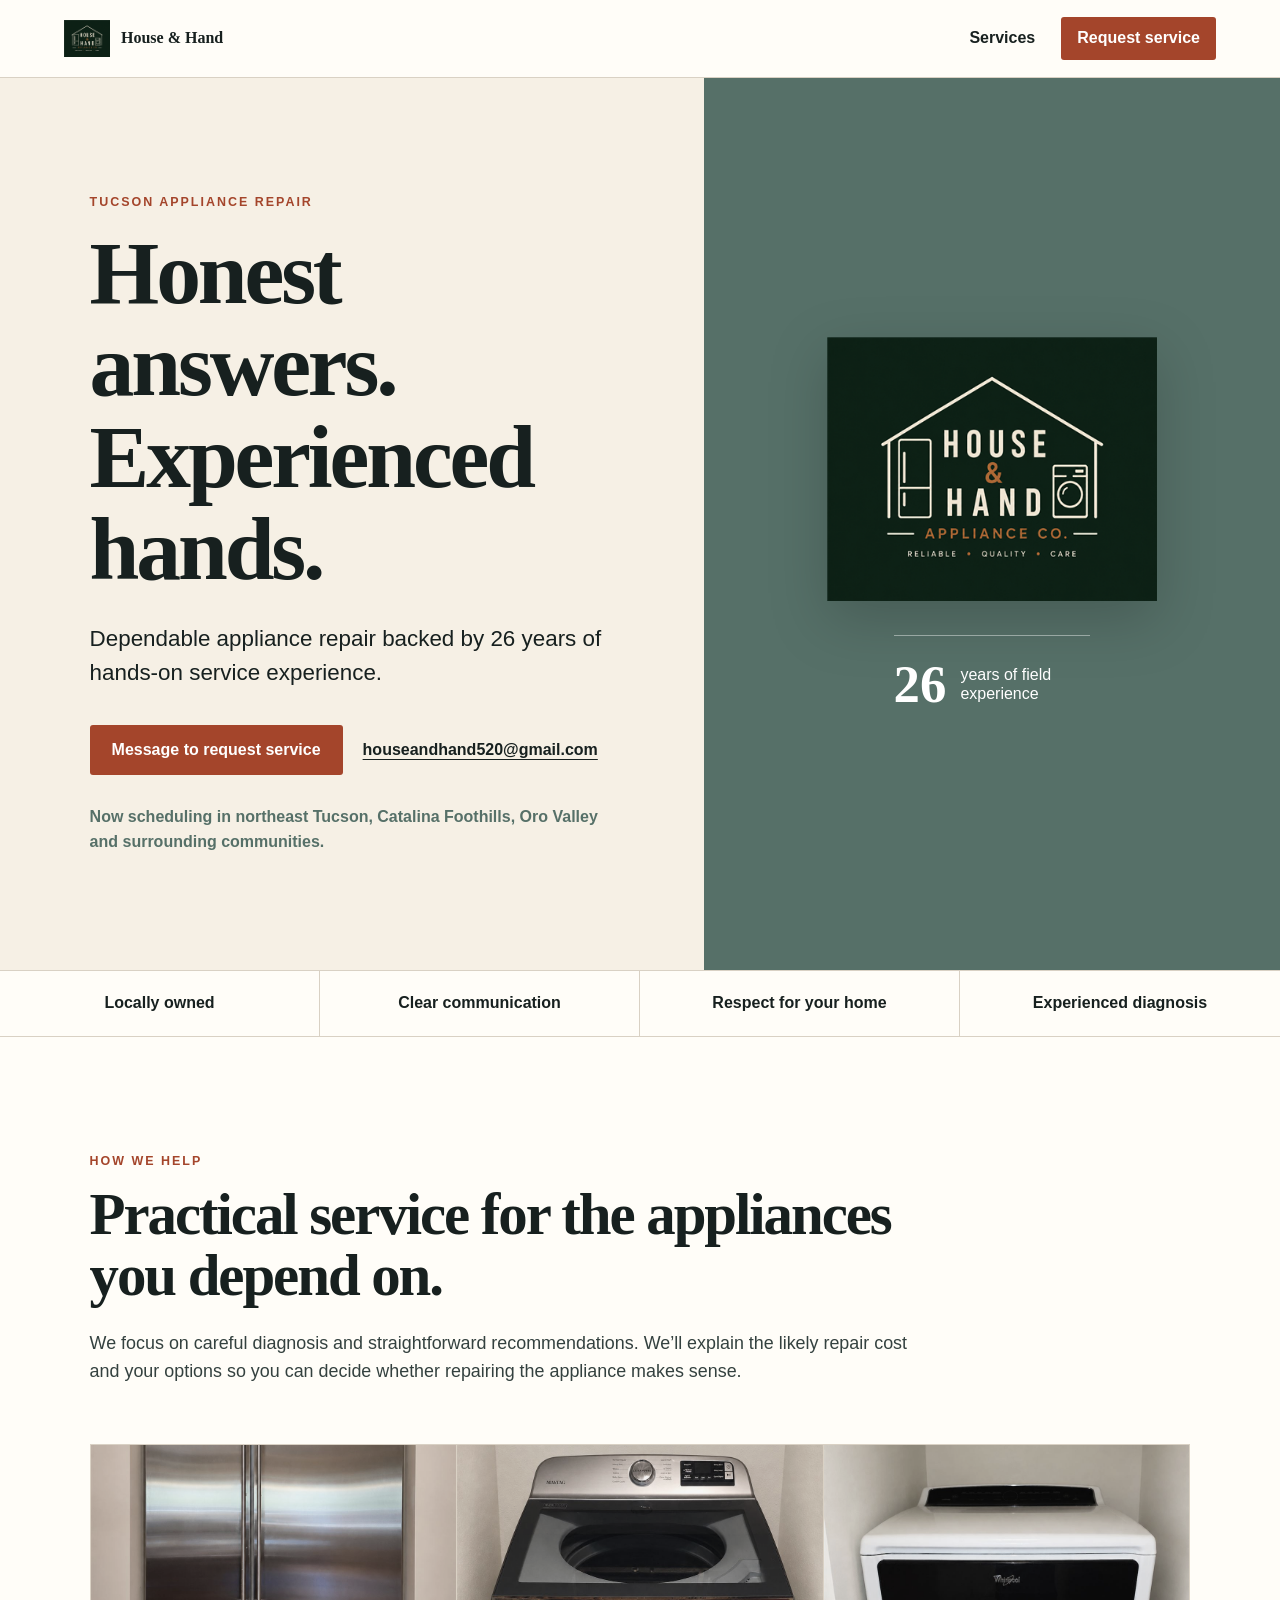
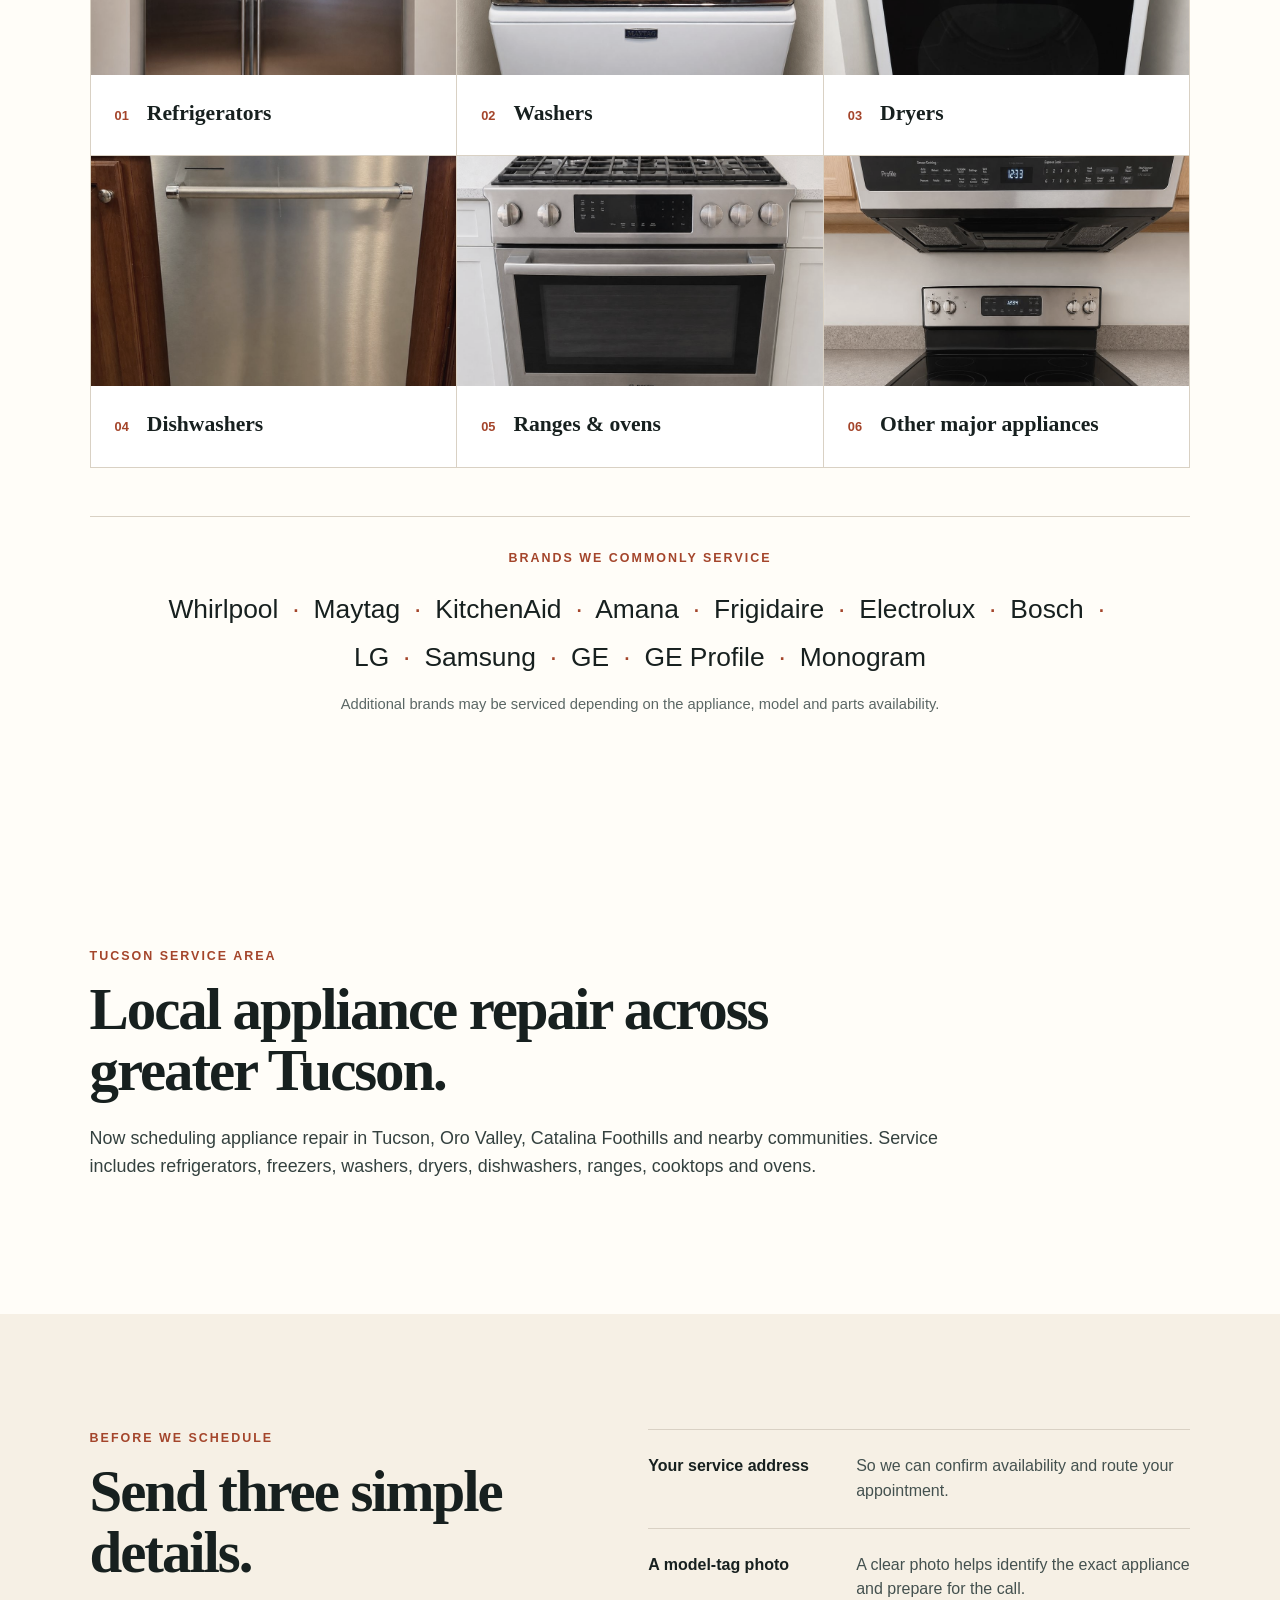
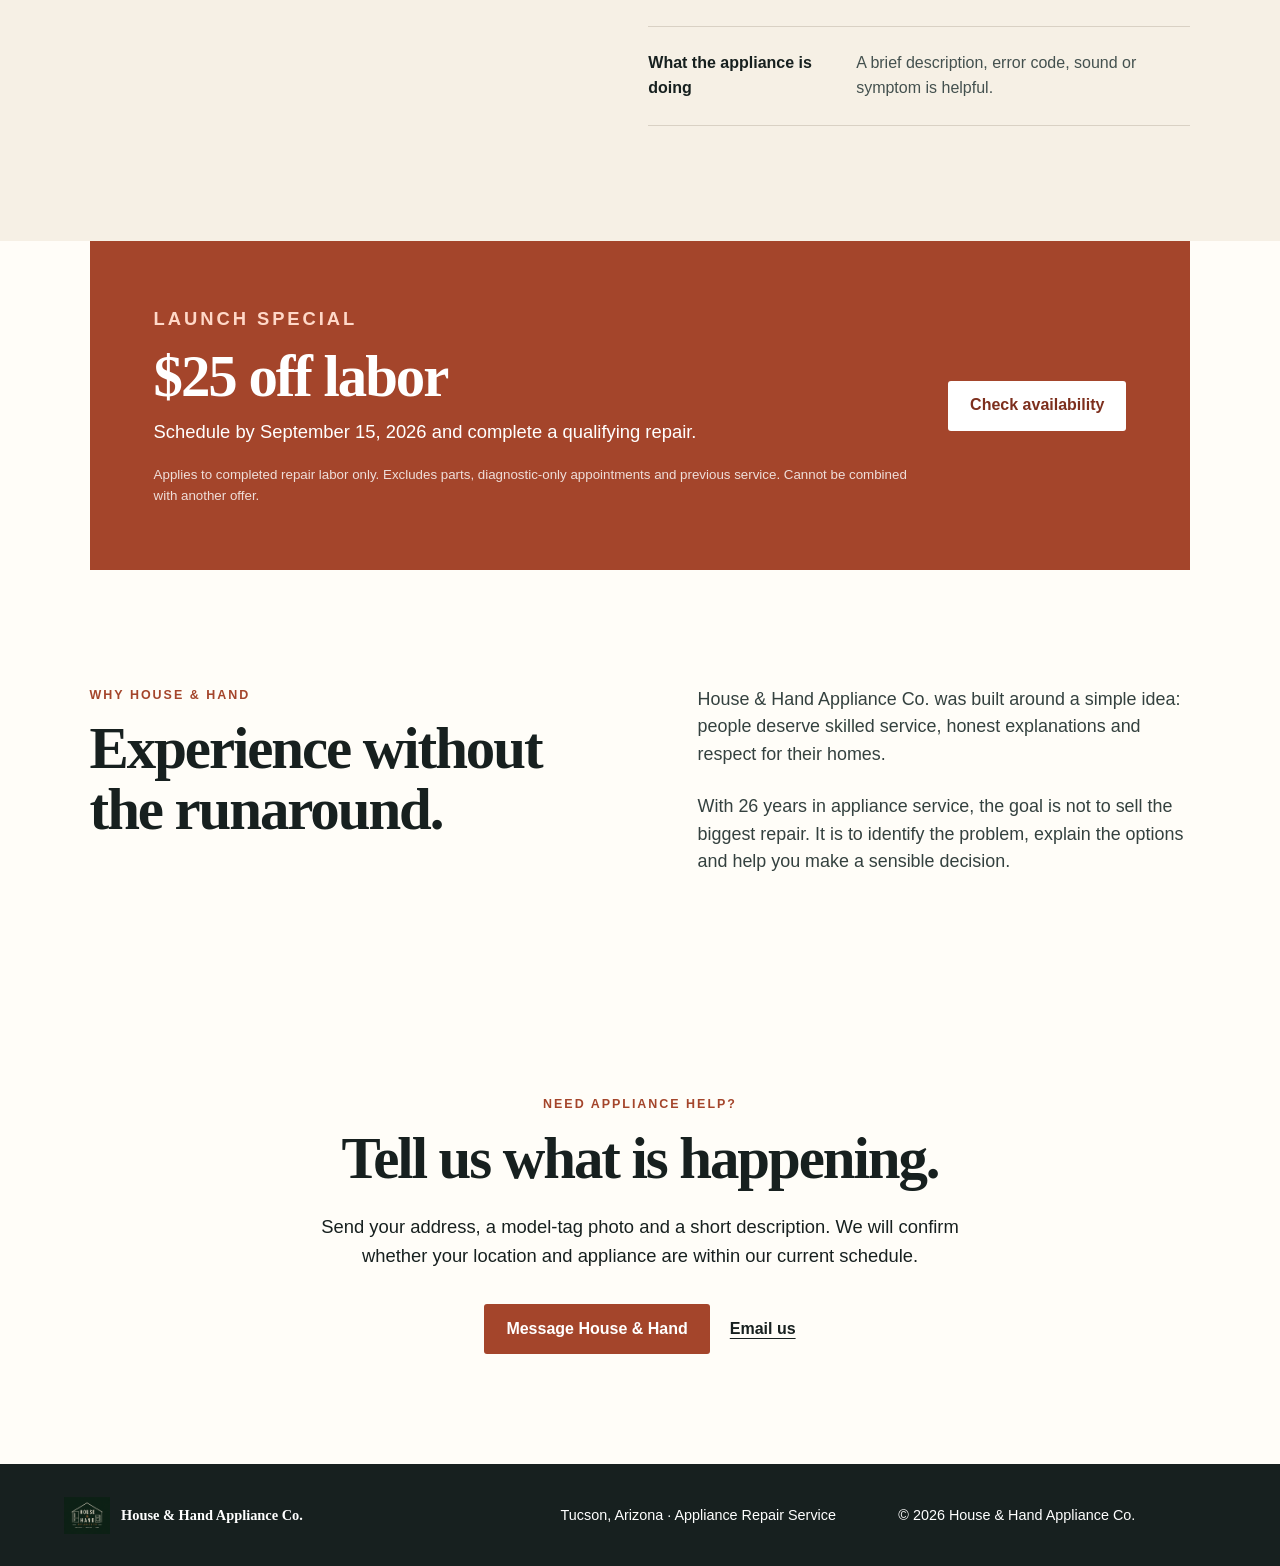
==== index.html @ 1104bd93 "Improve Tucson search visibility and local SEO" ====
<!doctype html><html lang="en"><head><meta charset="utf-8"><meta name="viewport" content="width=device-width,initial-scale=1"><title>Appliance Repair Tucson | House &amp; Hand Appliance Co.</title><link rel="stylesheet" href="styles.css"><meta name="description" content="Experienced appliance repair in Tucson, Oro Valley and Catalina Foothills. Refrigerators, washers, dryers, dishwashers, ranges and ovens."><link rel="canonical" href="https://houseandhand.github.io/house-and-hand-website/"><meta property="og:title" content="Appliance Repair Tucson | House &amp; Hand Appliance Co."><meta property="og:description" content="Experienced local appliance repair serving Tucson, Oro Valley and Catalina Foothills."><meta property="og:image" content="https://houseandhand.github.io/house-and-hand-website/assets/og.jpg"><meta property="og:url" content="https://houseandhand.github.io/house-and-hand-website/"><meta name="twitter:card" content="summary_large_image"><meta name="twitter:title" content="Appliance Repair Tucson | House &amp; Hand Appliance Co."><meta name="twitter:description" content="Experienced local appliance repair serving Tucson, Oro Valley and Catalina Foothills."><script type="application/ld+json">{"@context":"https://schema.org","@type":"LocalBusiness","name":"House & Hand Appliance Co.","url":"https://houseandhand.github.io/house-and-hand-website/","logo":"https://houseandhand.github.io/house-and-hand-website/assets/house-hand-logo.png","image":"https://houseandhand.github.io/house-and-hand-website/assets/og.jpg","email":"houseandhand520@gmail.com","description":"Tucson appliance repair backed by 26 years of hands-on service experience.","areaServed":["Tucson, Arizona","Oro Valley, Arizona","Catalina Foothills, Arizona"],"sameAs":["https://www.facebook.com/profile.php?id=61593531154541","https://www.linkedin.com/company/143455955"],"knowsAbout":["Refrigerator repair","Washer repair","Dryer repair","Dishwasher repair","Range repair","Oven repair"]}</script></head><body><main>
<nav class="nav"><a class="brand" href="#top"><img src="assets/house-hand-logo.png?v=20260821" alt=""><span>House &amp; Hand</span></a><a class="nav-link" href="#service">Services</a><a class="button button-small" href="https://www.facebook.com/profile.php?id=61593531154541">Request service</a></nav>
<section class="hero" id="top"><div class="hero-copy"><p class="eyebrow">Tucson appliance repair</p><h1>Honest answers.<br>Experienced hands.</h1><p class="lead">Dependable appliance repair backed by 26 years of hands-on service experience.</p><div class="actions"><a class="button" href="https://www.facebook.com/profile.php?id=61593531154541">Message to request service</a><a class="text-link" href="mailto:houseandhand520@gmail.com">houseandhand520@gmail.com</a></div><p class="availability">Now scheduling in northeast Tucson, Catalina Foothills, Oro Valley and surrounding communities.</p></div><div class="hero-mark"><img src="assets/house-hand-logo.png?v=20260821" alt="House and Hand Appliance Company logo"><div class="experience"><strong>26</strong><span>years of field experience</span></div></div></section>
<section class="trust-strip"><span>Locally owned</span><span>Clear communication</span><span>Respect for your home</span><span>Experienced diagnosis</span></section>
<section class="section" id="service"><div class="section-intro"><p class="eyebrow">How we help</p><h2>Practical service for the appliances you depend on.</h2><p>We focus on careful diagnosis and straightforward recommendations. We’ll explain the likely repair cost and your options so you can decide whether repairing the appliance makes sense.</p></div><div class="appliance-grid"><div class="appliance"><img src="assets/service/refrigerator.jpg" alt="" style="object-position:center"><div class="appliance-label"><span>01</span><h3>Refrigerators</h3></div></div><div class="appliance"><img src="assets/service/washer.jpg" alt="" style="object-position:center 38%"><div class="appliance-label"><span>02</span><h3>Washers</h3></div></div><div class="appliance"><img src="assets/service/dryer.jpg" alt="" style="object-position:center 34%"><div class="appliance-label"><span>03</span><h3>Dryers</h3></div></div><div class="appliance"><img src="assets/service/dishwasher.jpg" alt="" style="object-position:center 58%"><div class="appliance-label"><span>04</span><h3>Dishwashers</h3></div></div><div class="appliance"><img src="assets/service/range.jpg" alt="" style="object-position:center 56%"><div class="appliance-label"><span>05</span><h3>Ranges &amp; ovens</h3></div></div><div class="appliance"><img src="assets/service/other-major.jpg" alt="" style="object-position:center top"><div class="appliance-label"><span>06</span><h3>Other major appliances</h3></div></div></div><div class="brands"><p class="eyebrow">Brands we commonly service</p><p class="brand-list">Whirlpool <i>·</i> Maytag <i>·</i> KitchenAid <i>·</i> Amana <i>·</i> Frigidaire <i>·</i> Electrolux <i>·</i> Bosch <i>·</i> LG <i>·</i> Samsung <i>·</i> GE <i>·</i> GE Profile <i>·</i> Monogram</p><p class="brand-note">Additional brands may be serviced depending on the appliance, model and parts availability.</p></div></section>
<section class="section"><div class="section-intro"><p class="eyebrow">Tucson service area</p><h2>Local appliance repair across greater Tucson.</h2><p>Now scheduling appliance repair in Tucson, Oro Valley, Catalina Foothills and nearby communities. Service includes refrigerators, freezers, washers, dryers, dishwashers, ranges, cooktops and ovens.</p></div></section>
<section class="section split"><div><p class="eyebrow">Before we schedule</p><h2>Send three simple details.</h2></div><ol class="steps"><li><strong>Your service address</strong><span>So we can confirm availability and route your appointment.</span></li><li><strong>A model-tag photo</strong><span>A clear photo helps identify the exact appliance and prepare for the call.</span></li><li><strong>What the appliance is doing</strong><span>A brief description, error code, sound or symptom is helpful.</span></li></ol></section>
<section class="offer"><div><p class="eyebrow">Launch special</p><h2>$25 off labor</h2><p>Schedule by September 15, 2026 and complete a qualifying repair.</p><small>Applies to completed repair labor only. Excludes parts, diagnostic-only appointments and previous service. Cannot be combined with another offer.</small></div><a class="button button-light" href="https://www.facebook.com/profile.php?id=61593531154541">Check availability</a></section>
<section class="section story"><div><p class="eyebrow">Why House &amp; Hand</p><h2>Experience without the runaround.</h2></div><div class="story-copy"><p>House &amp; Hand Appliance Co. was built around a simple idea: people deserve skilled service, honest explanations and respect for their homes.</p><p>With 26 years in appliance service, the goal is not to sell the biggest repair. It is to identify the problem, explain the options and help you make a sensible decision.</p></div></section>
<section class="cta"><p class="eyebrow">Need appliance help?</p><h2>Tell us what is happening.</h2><p>Send your address, a model-tag photo and a short description. We will confirm whether your location and appliance are within our current schedule.</p><div class="actions actions-center"><a class="button" href="https://www.facebook.com/profile.php?id=61593531154541">Message House &amp; Hand</a><a class="text-link" href="mailto:houseandhand520@gmail.com">Email us</a></div></section>
<footer><div class="brand footer-brand"><img src="assets/house-hand-logo.png?v=20260821" alt=""><span>House &amp; Hand Appliance Co.</span></div><p>Tucson, Arizona · Appliance Repair Service</p><p>© 2026 House &amp; Hand Appliance Co.</p></footer>
</main></body></html>
---- styles.css ----
:root { --ink:#17201f; --cream:#f6f0e5; --paper:#fffdf8; --rust:#a4452b; --rust-dark:#7d2f1d; --sage:#567068; --line:#d9d1c4; }
* { box-sizing:border-box; }
html { scroll-behavior:smooth; }
body { margin:0; background:var(--paper); color:var(--ink); font-family:Arial,Helvetica,sans-serif; line-height:1.55; }
a { color:inherit; }
.nav { min-height:78px; display:flex; align-items:center; gap:26px; padding:12px clamp(20px,5vw,72px); border-bottom:1px solid var(--line); }
.brand { display:flex; align-items:center; gap:11px; text-decoration:none; font-family:Georgia,serif; font-weight:700; margin-right:auto; }
.brand img { width:46px; height:46px; object-fit:contain; }
.nav-link { text-decoration:none; font-weight:700; }
.button { display:inline-flex; align-items:center; justify-content:center; min-height:50px; padding:12px 22px; background:var(--rust); color:white; text-decoration:none; font-weight:700; border-radius:3px; transition:background .2s ease,transform .2s ease; }
.button:hover { background:var(--rust-dark); transform:translateY(-1px); }
.button-small { min-height:42px; padding:9px 16px; }
.hero { min-height:640px; display:grid; grid-template-columns:minmax(0,1.1fr) minmax(320px,.9fr); background:var(--cream); }
.hero-copy { padding:clamp(64px,9vw,128px) clamp(24px,7vw,104px); align-self:center; }
.eyebrow { margin:0 0 14px; color:var(--rust); text-transform:uppercase; letter-spacing:.16em; font-size:.78rem; font-weight:800; }
h1,h2,h3,p { margin-top:0; }
h1,h2 { font-family:Georgia,'Times New Roman',serif; line-height:1.03; letter-spacing:-.035em; }
h1 { font-size:clamp(3.25rem,7vw,6.4rem); margin-bottom:26px; max-width:850px; }
h2 { font-size:clamp(2.4rem,4.6vw,4.6rem); margin-bottom:24px; }
h3 { font-family:Georgia,serif; font-size:1.35rem; }
.lead { font-size:clamp(1.15rem,2vw,1.4rem); max-width:650px; }
.actions { display:flex; gap:20px; align-items:center; flex-wrap:wrap; margin-top:34px; }
.text-link { font-weight:700; text-underline-offset:4px; }
.availability { margin:30px 0 0; max-width:620px; color:var(--sage); font-weight:700; }
.hero-mark { background:var(--sage); color:white; display:flex; flex-direction:column; align-items:center; justify-content:center; padding:48px; }
.hero-mark>img { width:min(330px,75%); filter:drop-shadow(0 18px 28px rgba(0,0,0,.18)); }
.experience { margin-top:34px; display:flex; align-items:center; gap:14px; border-top:1px solid rgba(255,255,255,.45); padding-top:22px; }
.experience strong { font-family:Georgia,serif; font-size:3.3rem; line-height:1; }
.experience span { max-width:130px; line-height:1.2; }
.trust-strip { display:grid; grid-template-columns:repeat(4,1fr); border-top:1px solid var(--line); border-bottom:1px solid var(--line); }
.trust-strip span { padding:20px; text-align:center; font-weight:700; border-right:1px solid var(--line); }
.trust-strip span:last-child { border-right:0; }
.section { padding:clamp(72px,9vw,130px) clamp(24px,7vw,104px); }
.section-intro { max-width:850px; }
.section-intro>p:last-child,.story-copy { font-size:1.12rem; color:#34413f; }
.appliance-grid { display:grid; grid-template-columns:repeat(3,1fr); margin-top:58px; border-top:1px solid var(--line); border-left:1px solid var(--line); }
.appliance { min-height:310px; position:relative; overflow:hidden; border-right:1px solid var(--line); border-bottom:1px solid var(--line); background:var(--cream); }
.appliance>img { width:100%; height:230px; display:block; object-fit:cover; filter:saturate(.78) contrast(.94); transition:transform .35s ease,filter .35s ease; }
.appliance:hover>img { transform:scale(1.025); filter:saturate(.92) contrast(.98); }
.appliance-label { display:flex; align-items:baseline; gap:18px; padding:22px 24px 25px; background:#fff; }
.appliance span { color:var(--rust); font-size:.8rem; font-weight:800; }
.appliance h3 { margin:0; }
.brands { margin-top:48px; padding:32px 0 0; border-top:1px solid var(--line); text-align:center; }
.brand-list { max-width:980px; margin:18px auto 12px; color:var(--ink); font-family:var(--font-serif); font-size:clamp(1.2rem,2.1vw,1.65rem); line-height:1.8; }
.brand-list i { padding:0 .25em; color:var(--rust); font-style:normal; }
.brand-note { margin:0; color:#5b6765; font-size:.92rem; }
.split { display:grid; grid-template-columns:.9fr 1.1fr; gap:9vw; background:var(--cream); }
.steps { list-style:none; padding:0; margin:0; }
.steps li { display:grid; grid-template-columns:minmax(170px,.55fr) 1fr; gap:24px; padding:24px 0; border-top:1px solid var(--line); }
.steps li:last-child { border-bottom:1px solid var(--line); }
.steps span { color:#44514f; }
.offer { margin:0 clamp(24px,7vw,104px); padding:clamp(36px,5vw,70px); display:flex; justify-content:space-between; align-items:center; gap:40px; background:var(--rust); color:white; }
.offer .eyebrow { color:#ffd8c8; }
.offer h2 { margin-bottom:10px; }
.offer p { font-size:1.15rem; }
.offer small { display:block; max-width:760px; opacity:.82; }
.button-light { background:white; color:var(--rust-dark); flex:0 0 auto; }
.button-light:hover { background:var(--cream); }
.story { display:grid; grid-template-columns:1fr 1fr; gap:9vw; }
.story-copy p { margin-bottom:24px; }
.cta { text-align:center; max-width:920px; margin:0 auto; padding:80px 24px 110px; }
.cta>p:not(.eyebrow) { font-size:1.15rem; max-width:700px; margin-left:auto; margin-right:auto; }
.actions-center { justify-content:center; }
footer { display:grid; grid-template-columns:1.5fr 1fr 1fr; gap:20px; align-items:center; padding:28px clamp(20px,5vw,72px); background:var(--ink); color:white; font-size:.9rem; }
footer p { margin:0; }
.footer-brand { margin:0; }
@media (max-width:800px) { .nav-link{display:none}.hero{grid-template-columns:1fr}.hero-mark{min-height:420px}.trust-strip{grid-template-columns:1fr 1fr}.trust-strip span:nth-child(2){border-right:0}.appliance-grid{grid-template-columns:1fr 1fr}.split,.story{grid-template-columns:1fr;gap:36px}.offer{align-items:flex-start;flex-direction:column}footer{grid-template-columns:1fr;text-align:center}.footer-brand{justify-content:center} }
@media (max-width:520px) { .nav{gap:10px}.brand span{display:none}.button-small{font-size:.9rem}.hero-copy{padding-top:58px;padding-bottom:64px}h1{font-size:3.25rem}.hero-mark{min-height:340px}.trust-strip,.appliance-grid{grid-template-columns:1fr}.trust-strip span{border-right:0}.appliance{min-height:0}.appliance>img{height:220px}.steps li{grid-template-columns:1fr;gap:4px}.offer{margin:0} }
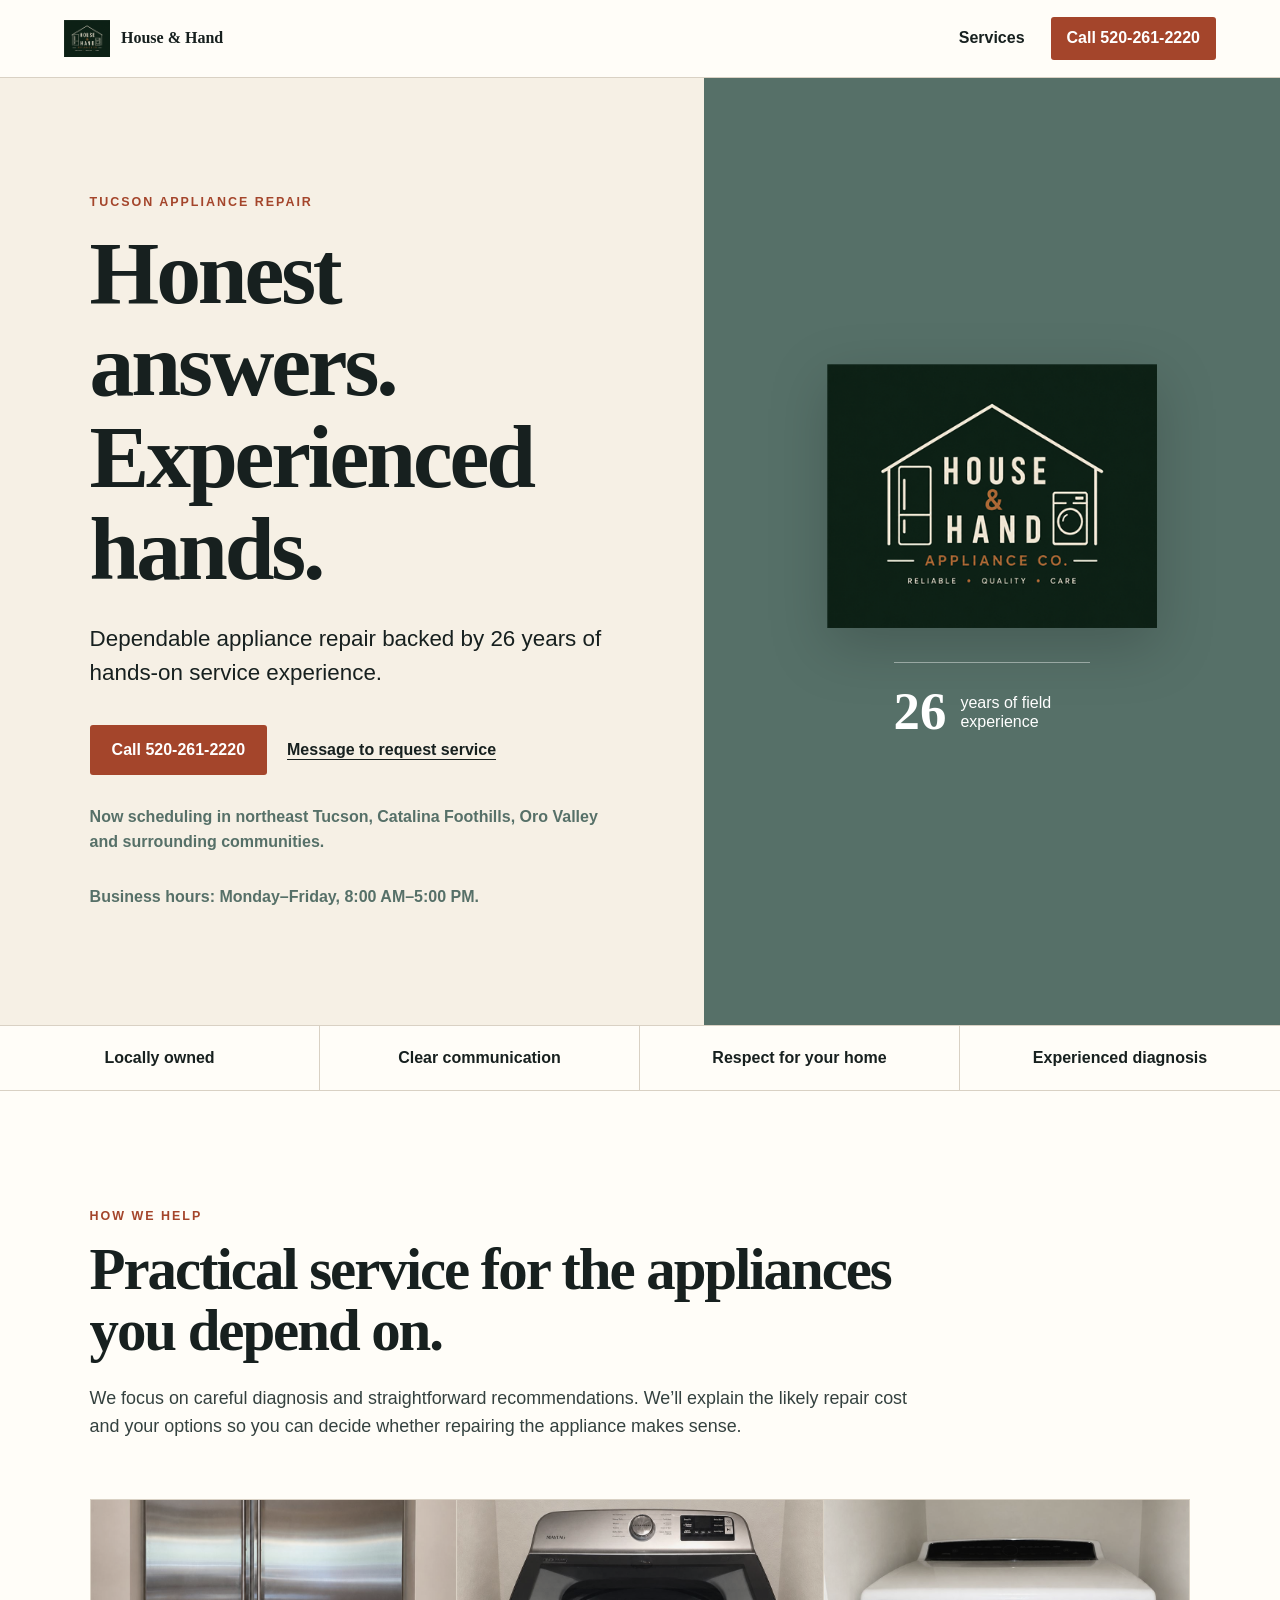
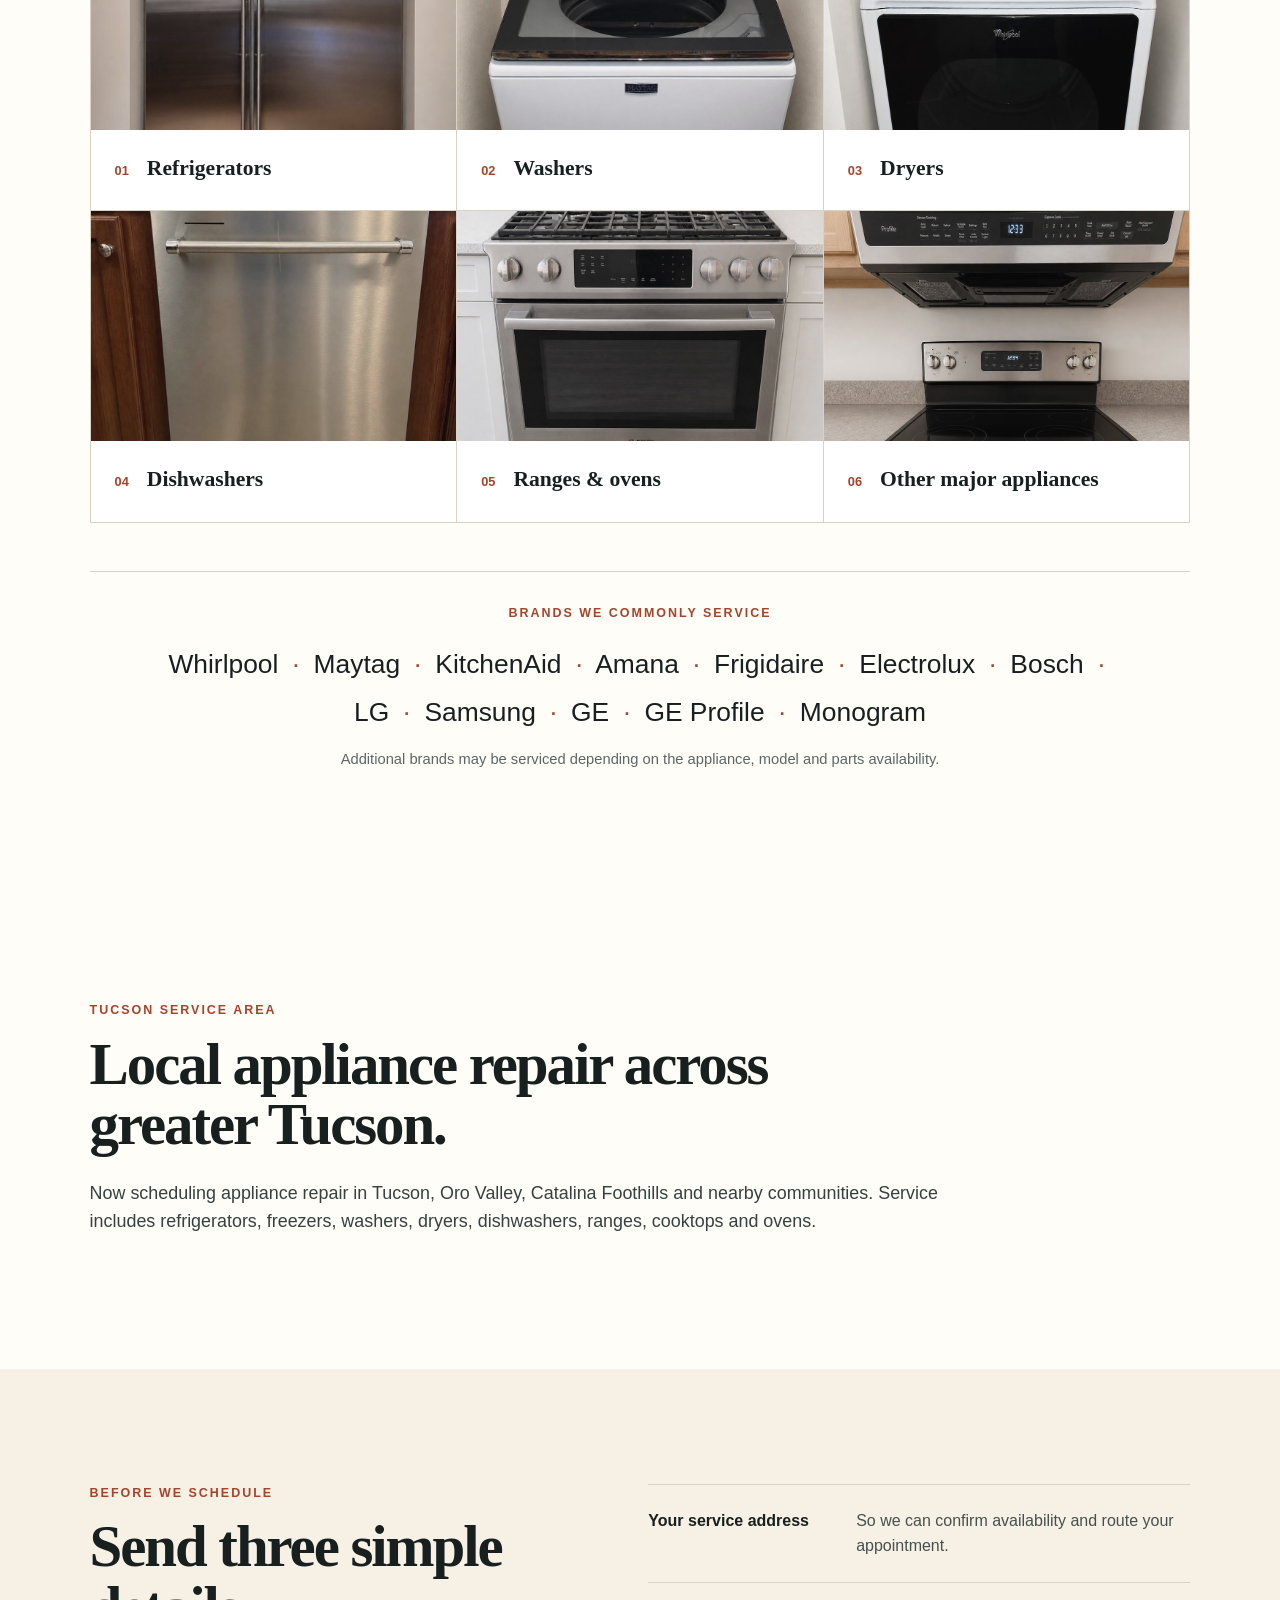
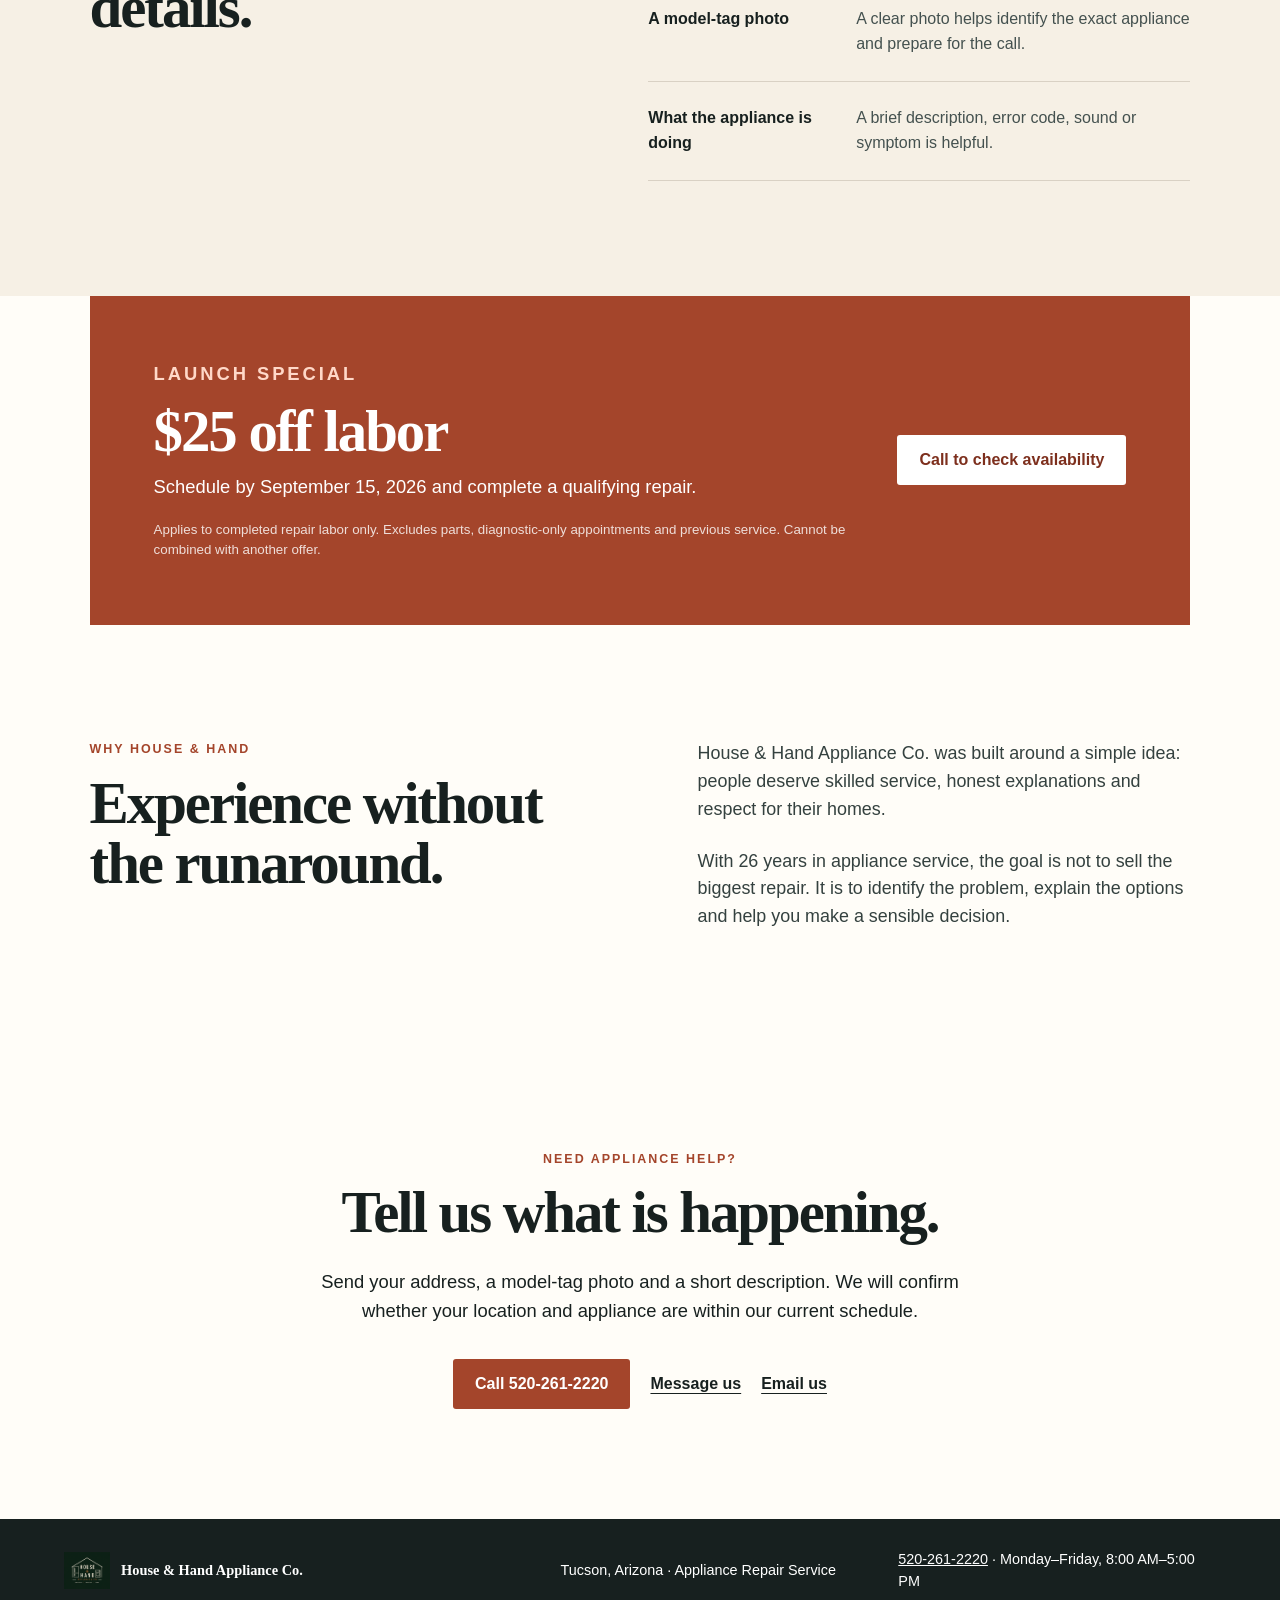
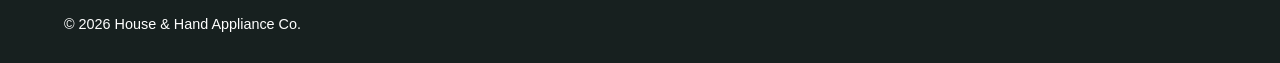
==== commit ce5801b8: "Add business phone and hours Updated contact methods and added business hours." ====
--- a/index.html
+++ b/index.html
@@ -1,12 +1,12 @@
-<!doctype html><html lang="en"><head><meta charset="utf-8"><meta name="viewport" content="width=device-width,initial-scale=1"><title>Appliance Repair Tucson | House &amp; Hand Appliance Co.</title><link rel="stylesheet" href="styles.css"><meta name="description" content="Experienced appliance repair in Tucson, Oro Valley and Catalina Foothills. Refrigerators, washers, dryers, dishwashers, ranges and ovens."><link rel="canonical" href="https://houseandhand.github.io/house-and-hand-website/"><meta property="og:title" content="Appliance Repair Tucson | House &amp; Hand Appliance Co."><meta property="og:description" content="Experienced local appliance repair serving Tucson, Oro Valley and Catalina Foothills."><meta property="og:image" content="https://houseandhand.github.io/house-and-hand-website/assets/og.jpg"><meta property="og:url" content="https://houseandhand.github.io/house-and-hand-website/"><meta name="twitter:card" content="summary_large_image"><meta name="twitter:title" content="Appliance Repair Tucson | House &amp; Hand Appliance Co."><meta name="twitter:description" content="Experienced local appliance repair serving Tucson, Oro Valley and Catalina Foothills."><script type="application/ld+json">{"@context":"https://schema.org","@type":"LocalBusiness","name":"House & Hand Appliance Co.","url":"https://houseandhand.github.io/house-and-hand-website/","logo":"https://houseandhand.github.io/house-and-hand-website/assets/house-hand-logo.png","image":"https://houseandhand.github.io/house-and-hand-website/assets/og.jpg","email":"houseandhand520@gmail.com","description":"Tucson appliance repair backed by 26 years of hands-on service experience.","areaServed":["Tucson, Arizona","Oro Valley, Arizona","Catalina Foothills, Arizona"],"sameAs":["https://www.facebook.com/profile.php?id=61593531154541","https://www.linkedin.com/company/143455955"],"knowsAbout":["Refrigerator repair","Washer repair","Dryer repair","Dishwasher repair","Range repair","Oven repair"]}</script></head><body><main>
-<nav class="nav"><a class="brand" href="#top"><img src="assets/house-hand-logo.png?v=20260821" alt=""><span>House &amp; Hand</span></a><a class="nav-link" href="#service">Services</a><a class="button button-small" href="https://www.facebook.com/profile.php?id=61593531154541">Request service</a></nav>
-<section class="hero" id="top"><div class="hero-copy"><p class="eyebrow">Tucson appliance repair</p><h1>Honest answers.<br>Experienced hands.</h1><p class="lead">Dependable appliance repair backed by 26 years of hands-on service experience.</p><div class="actions"><a class="button" href="https://www.facebook.com/profile.php?id=61593531154541">Message to request service</a><a class="text-link" href="mailto:houseandhand520@gmail.com">houseandhand520@gmail.com</a></div><p class="availability">Now scheduling in northeast Tucson, Catalina Foothills, Oro Valley and surrounding communities.</p></div><div class="hero-mark"><img src="assets/house-hand-logo.png?v=20260821" alt="House and Hand Appliance Company logo"><div class="experience"><strong>26</strong><span>years of field experience</span></div></div></section>
+<!doctype html><html lang="en"><head><meta charset="utf-8"><meta name="viewport" content="width=device-width,initial-scale=1"><title>Appliance Repair Tucson | House &amp; Hand Appliance Co.</title><link rel="stylesheet" href="styles.css"><meta name="description" content="Experienced appliance repair in Tucson, Oro Valley and Catalina Foothills. Refrigerators, washers, dryers, dishwashers, ranges and ovens."><link rel="canonical" href="https://houseandhand.github.io/house-and-hand-website/"><meta property="og:title" content="Appliance Repair Tucson | House &amp; Hand Appliance Co."><meta property="og:description" content="Experienced local appliance repair serving Tucson, Oro Valley and Catalina Foothills."><meta property="og:image" content="https://houseandhand.github.io/house-and-hand-website/assets/og.jpg"><meta property="og:url" content="https://houseandhand.github.io/house-and-hand-website/"><meta name="twitter:card" content="summary_large_image"><meta name="twitter:title" content="Appliance Repair Tucson | House &amp; Hand Appliance Co."><meta name="twitter:description" content="Experienced local appliance repair serving Tucson, Oro Valley and Catalina Foothills."><script type="application/ld+json">{"@context":"https://schema.org","@type":"LocalBusiness","name":"House & Hand Appliance Co.","url":"https://houseandhand.github.io/house-and-hand-website/","logo":"https://houseandhand.github.io/house-and-hand-website/assets/house-hand-logo.png","image":"https://houseandhand.github.io/house-and-hand-website/assets/og.jpg","email":"houseandhand520@gmail.com","telephone":"+1-520-261-2220","openingHoursSpecification":[{"@type":"OpeningHoursSpecification","dayOfWeek":["Monday","Tuesday","Wednesday","Thursday","Friday"],"opens":"08:00","closes":"17:00"}],"description":"Tucson appliance repair backed by 26 years of hands-on service experience.","areaServed":["Tucson, Arizona","Oro Valley, Arizona","Catalina Foothills, Arizona"],"sameAs":["https://www.facebook.com/profile.php?id=61593531154541","https://www.linkedin.com/company/143455955"],"knowsAbout":["Refrigerator repair","Washer repair","Dryer repair","Dishwasher repair","Range repair","Oven repair"]}</script><meta name="google-site-verification" content="dO9veXU7jbxrPToEfWw64ej6m-_ocq0muVxLd3n9Z7E"></head><body><main>
+<nav class="nav"><a class="brand" href="#top"><img src="assets/house-hand-logo.png?v=20260821" alt=""><span>House &amp; Hand</span></a><a class="nav-link" href="#service">Services</a><a class="button button-small" href="tel:+15202612220">Call 520-261-2220</a></nav>
+<section class="hero" id="top"><div class="hero-copy"><p class="eyebrow">Tucson appliance repair</p><h1>Honest answers.<br>Experienced hands.</h1><p class="lead">Dependable appliance repair backed by 26 years of hands-on service experience.</p><div class="actions"><a class="button" href="tel:+15202612220">Call 520-261-2220</a><a class="text-link" href="https://www.facebook.com/profile.php?id=61593531154541">Message to request service</a></div><p class="availability">Now scheduling in northeast Tucson, Catalina Foothills, Oro Valley and surrounding communities.</p><p class="availability">Business hours: Monday–Friday, 8:00 AM–5:00 PM.</p></div><div class="hero-mark"><img src="assets/house-hand-logo.png?v=20260821" alt="House and Hand Appliance Company logo"><div class="experience"><strong>26</strong><span>years of field experience</span></div></div></section>
 <section class="trust-strip"><span>Locally owned</span><span>Clear communication</span><span>Respect for your home</span><span>Experienced diagnosis</span></section>
 <section class="section" id="service"><div class="section-intro"><p class="eyebrow">How we help</p><h2>Practical service for the appliances you depend on.</h2><p>We focus on careful diagnosis and straightforward recommendations. We’ll explain the likely repair cost and your options so you can decide whether repairing the appliance makes sense.</p></div><div class="appliance-grid"><div class="appliance"><img src="assets/service/refrigerator.jpg" alt="" style="object-position:center"><div class="appliance-label"><span>01</span><h3>Refrigerators</h3></div></div><div class="appliance"><img src="assets/service/washer.jpg" alt="" style="object-position:center 38%"><div class="appliance-label"><span>02</span><h3>Washers</h3></div></div><div class="appliance"><img src="assets/service/dryer.jpg" alt="" style="object-position:center 34%"><div class="appliance-label"><span>03</span><h3>Dryers</h3></div></div><div class="appliance"><img src="assets/service/dishwasher.jpg" alt="" style="object-position:center 58%"><div class="appliance-label"><span>04</span><h3>Dishwashers</h3></div></div><div class="appliance"><img src="assets/service/range.jpg" alt="" style="object-position:center 56%"><div class="appliance-label"><span>05</span><h3>Ranges &amp; ovens</h3></div></div><div class="appliance"><img src="assets/service/other-major.jpg" alt="" style="object-position:center top"><div class="appliance-label"><span>06</span><h3>Other major appliances</h3></div></div></div><div class="brands"><p class="eyebrow">Brands we commonly service</p><p class="brand-list">Whirlpool <i>·</i> Maytag <i>·</i> KitchenAid <i>·</i> Amana <i>·</i> Frigidaire <i>·</i> Electrolux <i>·</i> Bosch <i>·</i> LG <i>·</i> Samsung <i>·</i> GE <i>·</i> GE Profile <i>·</i> Monogram</p><p class="brand-note">Additional brands may be serviced depending on the appliance, model and parts availability.</p></div></section>
 <section class="section"><div class="section-intro"><p class="eyebrow">Tucson service area</p><h2>Local appliance repair across greater Tucson.</h2><p>Now scheduling appliance repair in Tucson, Oro Valley, Catalina Foothills and nearby communities. Service includes refrigerators, freezers, washers, dryers, dishwashers, ranges, cooktops and ovens.</p></div></section>
 <section class="section split"><div><p class="eyebrow">Before we schedule</p><h2>Send three simple details.</h2></div><ol class="steps"><li><strong>Your service address</strong><span>So we can confirm availability and route your appointment.</span></li><li><strong>A model-tag photo</strong><span>A clear photo helps identify the exact appliance and prepare for the call.</span></li><li><strong>What the appliance is doing</strong><span>A brief description, error code, sound or symptom is helpful.</span></li></ol></section>
-<section class="offer"><div><p class="eyebrow">Launch special</p><h2>$25 off labor</h2><p>Schedule by September 15, 2026 and complete a qualifying repair.</p><small>Applies to completed repair labor only. Excludes parts, diagnostic-only appointments and previous service. Cannot be combined with another offer.</small></div><a class="button button-light" href="https://www.facebook.com/profile.php?id=61593531154541">Check availability</a></section>
+<section class="offer"><div><p class="eyebrow">Launch special</p><h2>$25 off labor</h2><p>Schedule by September 15, 2026 and complete a qualifying repair.</p><small>Applies to completed repair labor only. Excludes parts, diagnostic-only appointments and previous service. Cannot be combined with another offer.</small></div><a class="button button-light" href="tel:+15202612220">Call to check availability</a></section>
 <section class="section story"><div><p class="eyebrow">Why House &amp; Hand</p><h2>Experience without the runaround.</h2></div><div class="story-copy"><p>House &amp; Hand Appliance Co. was built around a simple idea: people deserve skilled service, honest explanations and respect for their homes.</p><p>With 26 years in appliance service, the goal is not to sell the biggest repair. It is to identify the problem, explain the options and help you make a sensible decision.</p></div></section>
-<section class="cta"><p class="eyebrow">Need appliance help?</p><h2>Tell us what is happening.</h2><p>Send your address, a model-tag photo and a short description. We will confirm whether your location and appliance are within our current schedule.</p><div class="actions actions-center"><a class="button" href="https://www.facebook.com/profile.php?id=61593531154541">Message House &amp; Hand</a><a class="text-link" href="mailto:houseandhand520@gmail.com">Email us</a></div></section>
-<footer><div class="brand footer-brand"><img src="assets/house-hand-logo.png?v=20260821" alt=""><span>House &amp; Hand Appliance Co.</span></div><p>Tucson, Arizona · Appliance Repair Service</p><p>© 2026 House &amp; Hand Appliance Co.</p></footer>
-</main></body></html>+<section class="cta"><p class="eyebrow">Need appliance help?</p><h2>Tell us what is happening.</h2><p>Send your address, a model-tag photo and a short description. We will confirm whether your location and appliance are within our current schedule.</p><div class="actions actions-center"><a class="button" href="tel:+15202612220">Call 520-261-2220</a><a class="text-link" href="https://www.facebook.com/profile.php?id=61593531154541">Message us</a><a class="text-link" href="mailto:houseandhand520@gmail.com">Email us</a></div></section>
+<footer><div class="brand footer-brand"><img src="assets/house-hand-logo.png?v=20260821" alt=""><span>House &amp; Hand Appliance Co.</span></div><p>Tucson, Arizona · Appliance Repair Service</p><p><a href="tel:+15202612220">520-261-2220</a> · Monday–Friday, 8:00 AM–5:00 PM</p><p>© 2026 House &amp; Hand Appliance Co.</p></footer>
+</main></body></html>
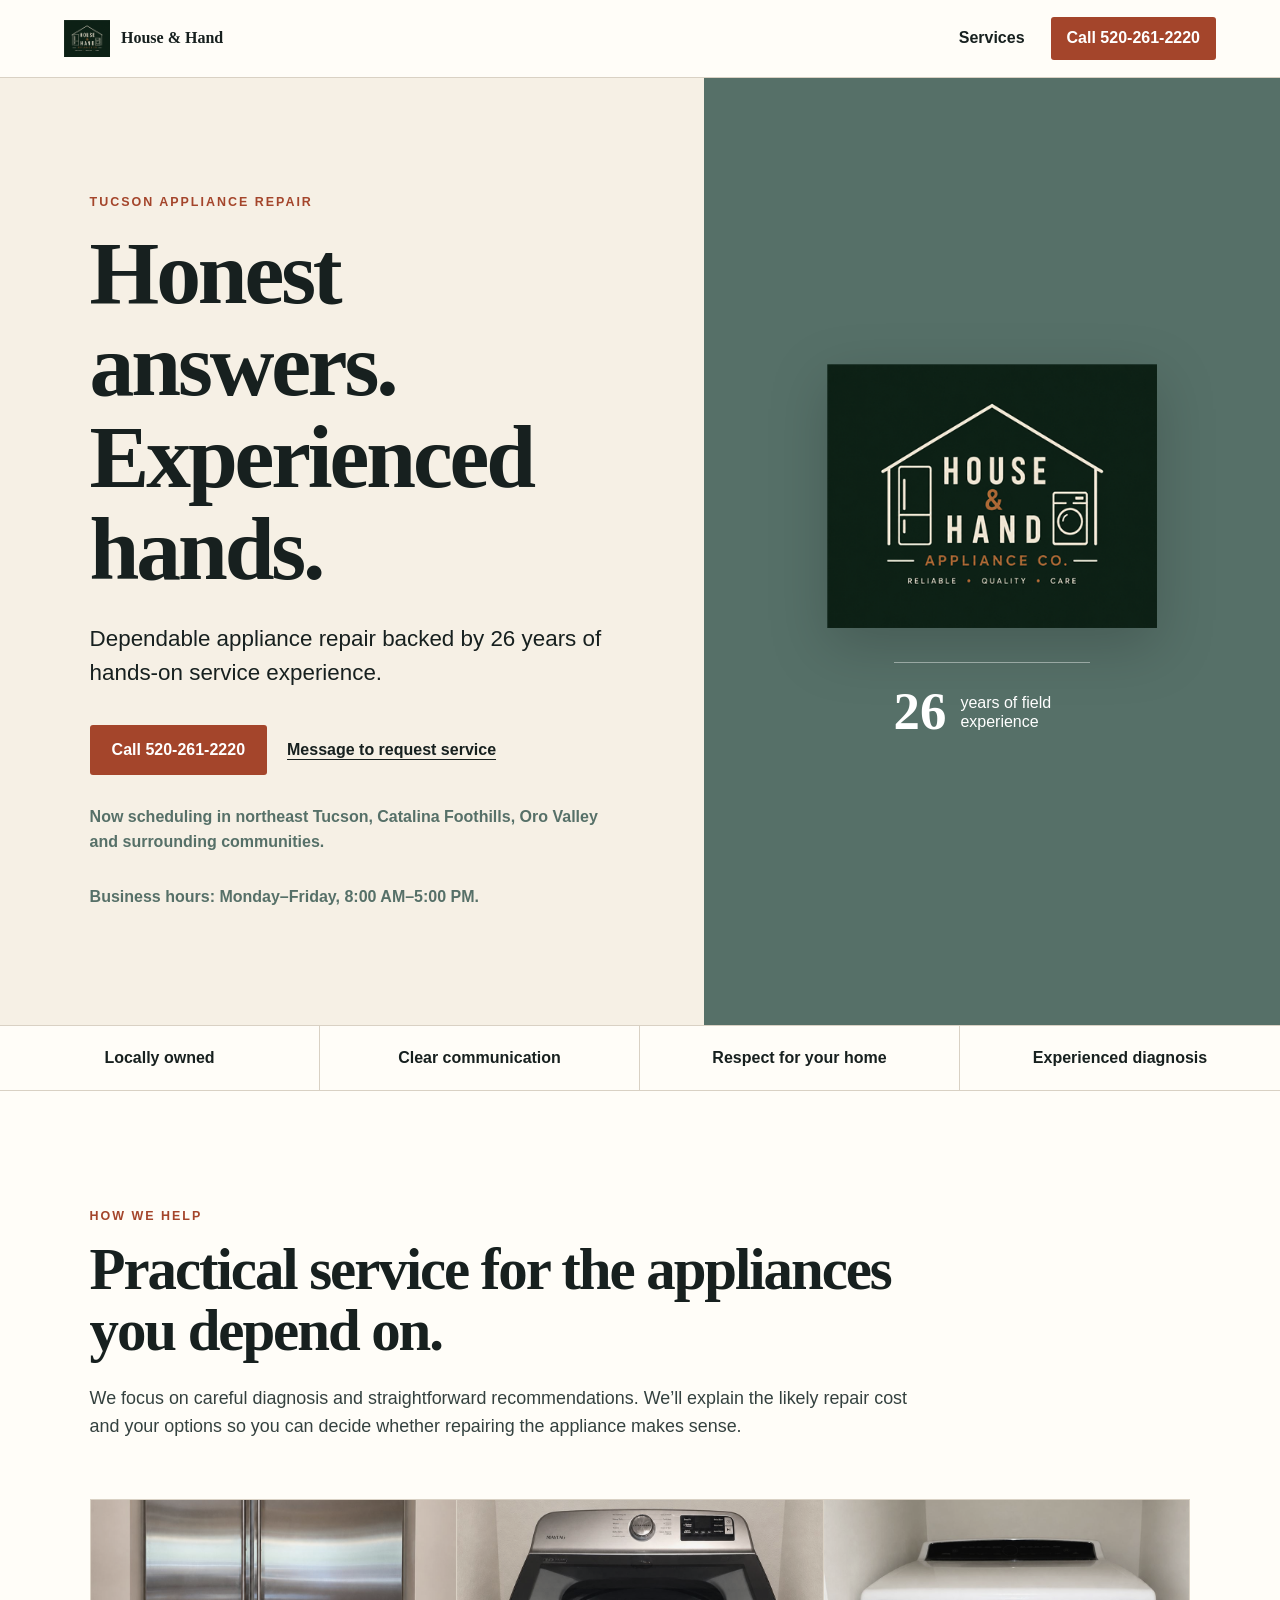
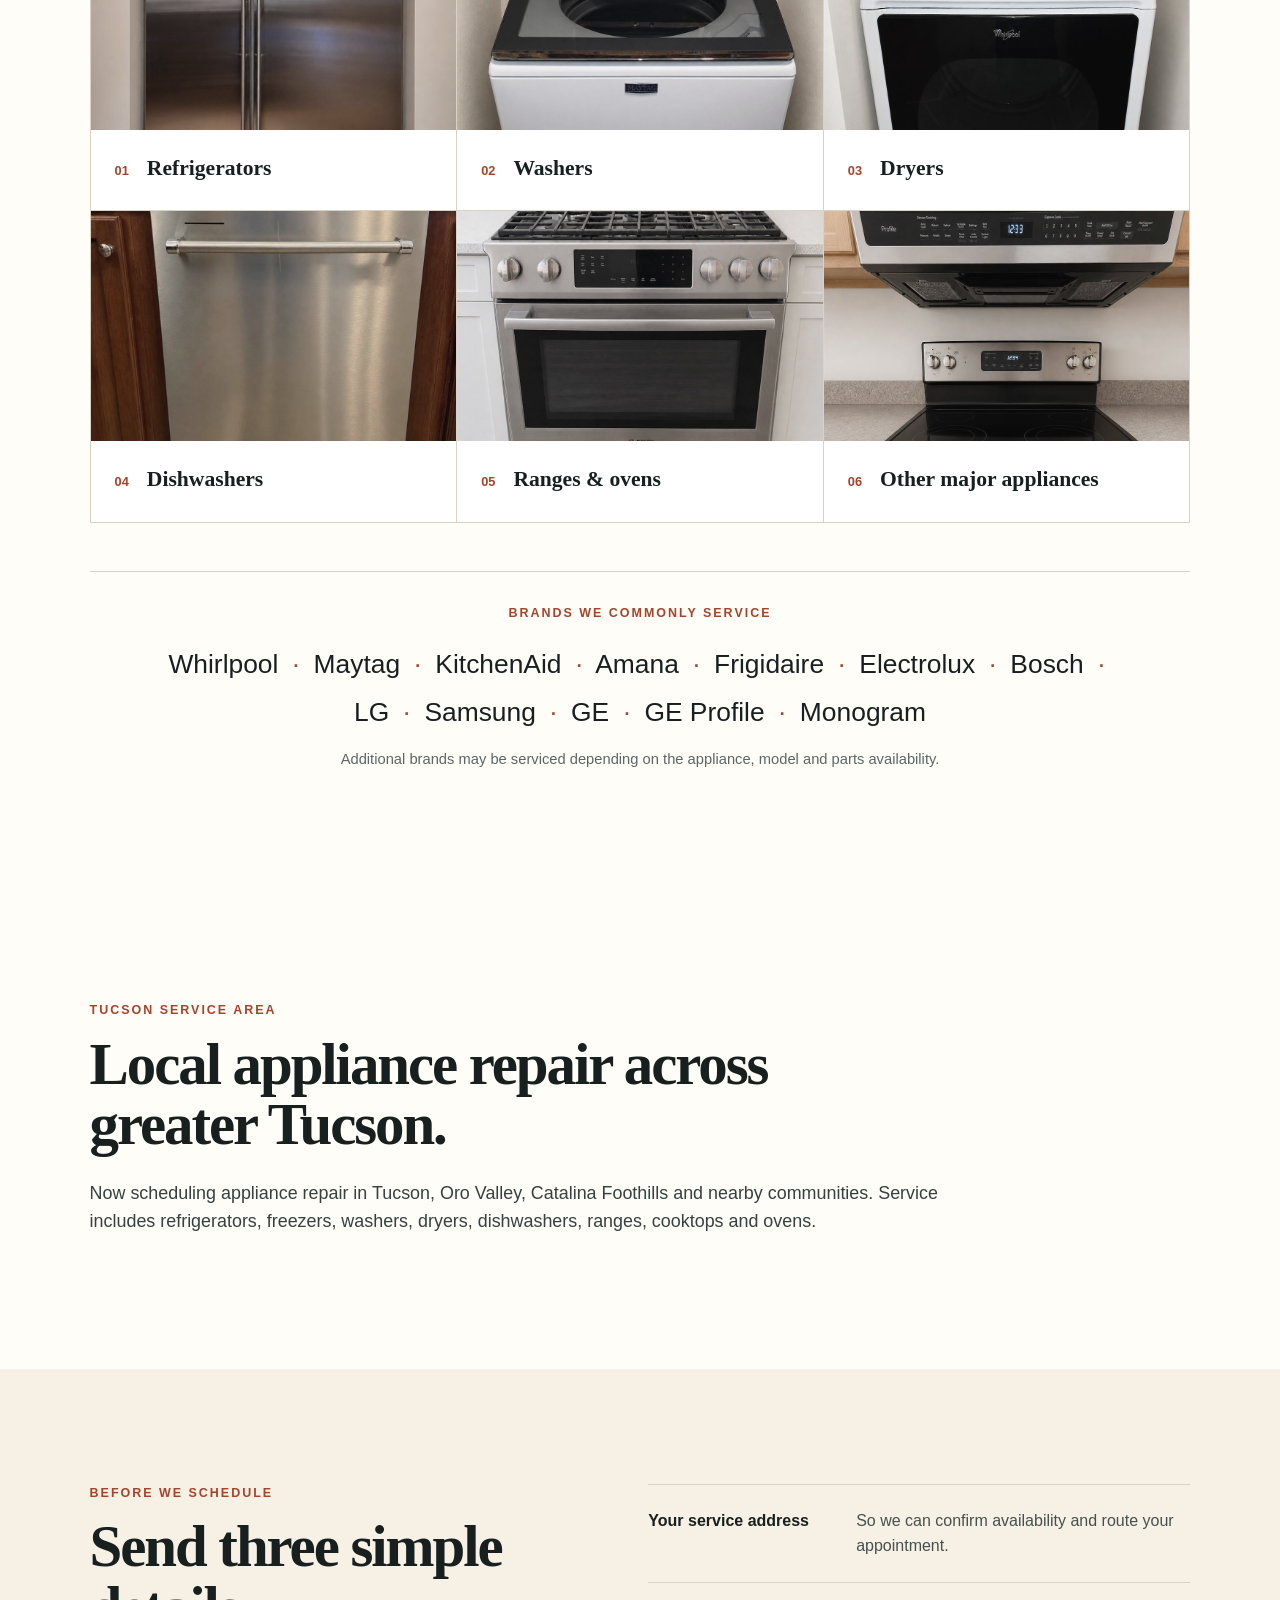
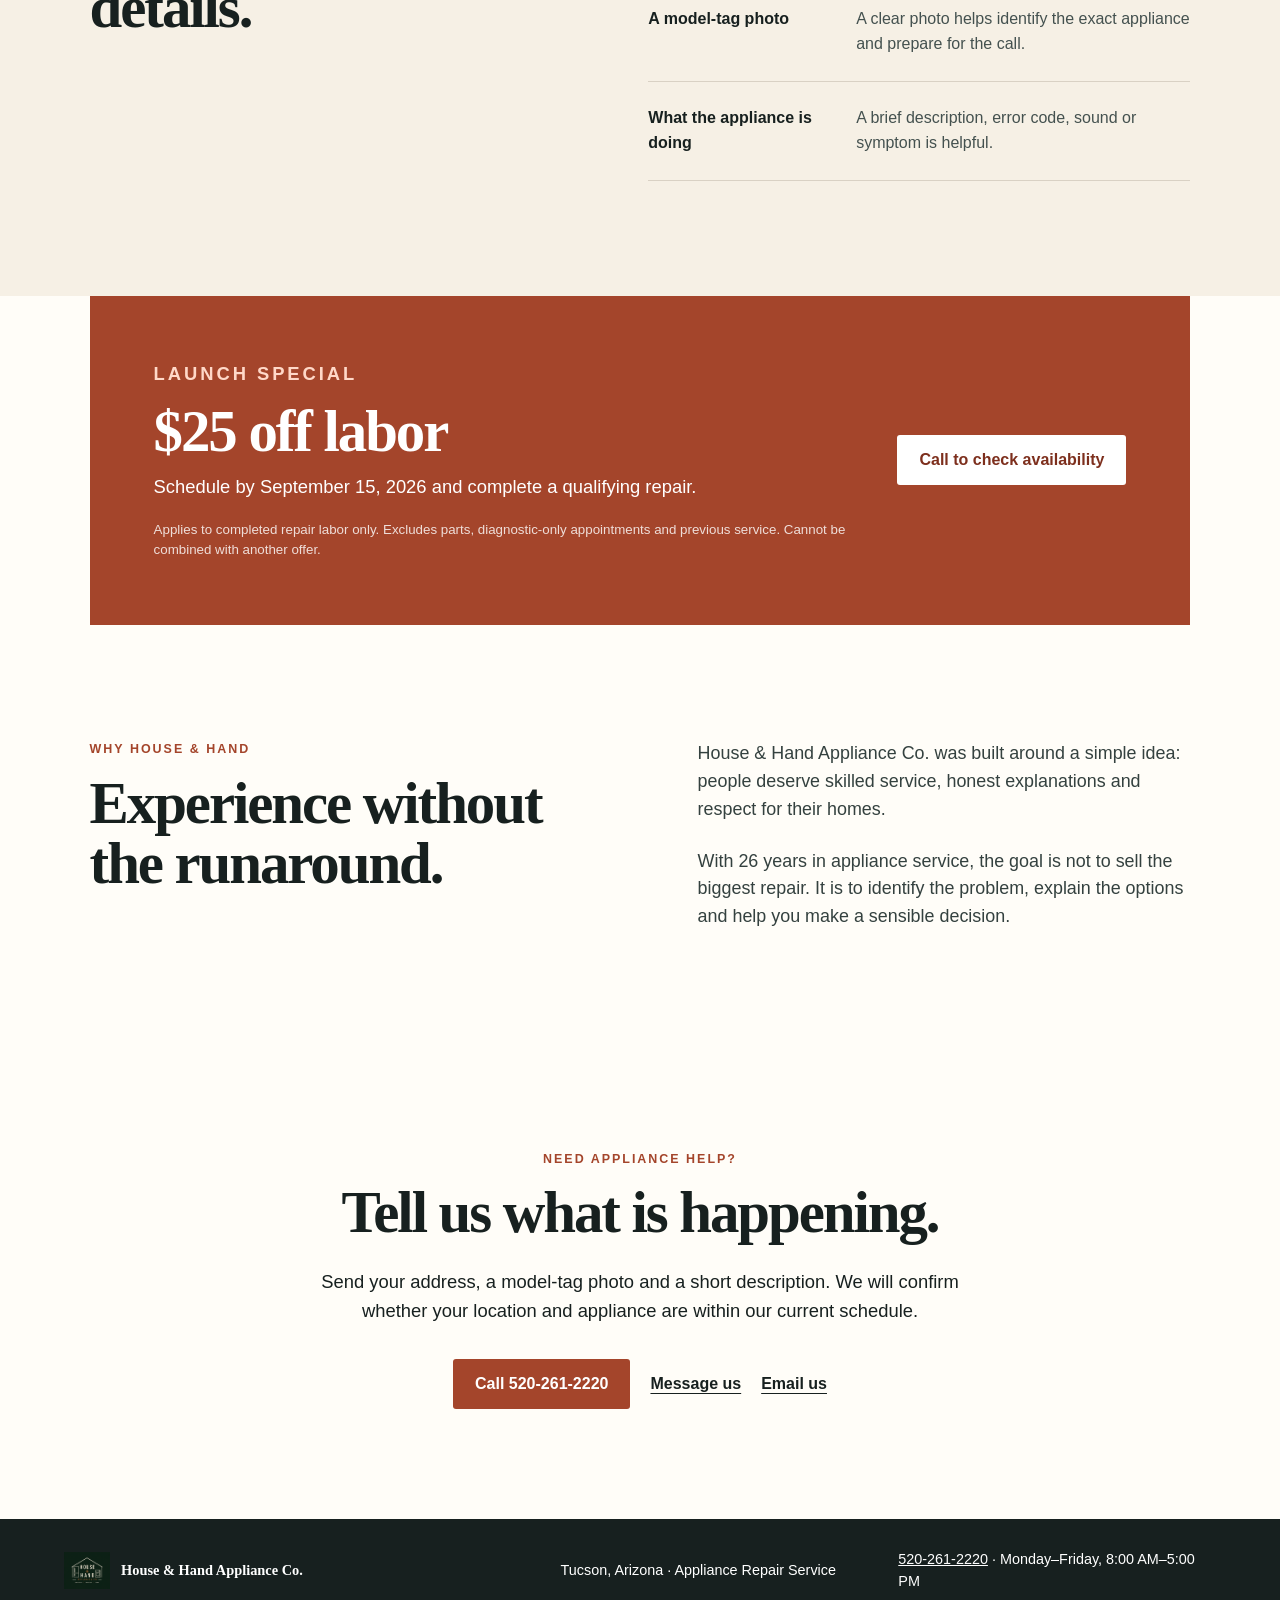
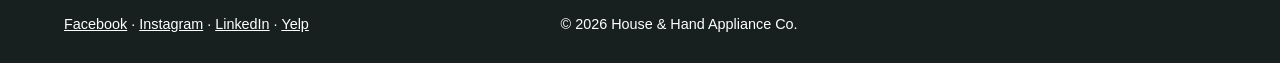
==== commit 91f637c3: "Add House & Hand social media links Add verified Facebook, Instagram, LinkedIn, and Yelp links to th" ====
--- a/index.html
+++ b/index.html
@@ -1,12 +1 @@
-<!doctype html><html lang="en"><head><meta charset="utf-8"><meta name="viewport" content="width=device-width,initial-scale=1"><title>Appliance Repair Tucson | House &amp; Hand Appliance Co.</title><link rel="stylesheet" href="styles.css"><meta name="description" content="Experienced appliance repair in Tucson, Oro Valley and Catalina Foothills. Refrigerators, washers, dryers, dishwashers, ranges and ovens."><link rel="canonical" href="https://houseandhand.github.io/house-and-hand-website/"><meta property="og:title" content="Appliance Repair Tucson | House &amp; Hand Appliance Co."><meta property="og:description" content="Experienced local appliance repair serving Tucson, Oro Valley and Catalina Foothills."><meta property="og:image" content="https://houseandhand.github.io/house-and-hand-website/assets/og.jpg"><meta property="og:url" content="https://houseandhand.github.io/house-and-hand-website/"><meta name="twitter:card" content="summary_large_image"><meta name="twitter:title" content="Appliance Repair Tucson | House &amp; Hand Appliance Co."><meta name="twitter:description" content="Experienced local appliance repair serving Tucson, Oro Valley and Catalina Foothills."><script type="application/ld+json">{"@context":"https://schema.org","@type":"LocalBusiness","name":"House & Hand Appliance Co.","url":"https://houseandhand.github.io/house-and-hand-website/","logo":"https://houseandhand.github.io/house-and-hand-website/assets/house-hand-logo.png","image":"https://houseandhand.github.io/house-and-hand-website/assets/og.jpg","email":"houseandhand520@gmail.com","telephone":"+1-520-261-2220","openingHoursSpecification":[{"@type":"OpeningHoursSpecification","dayOfWeek":["Monday","Tuesday","Wednesday","Thursday","Friday"],"opens":"08:00","closes":"17:00"}],"description":"Tucson appliance repair backed by 26 years of hands-on service experience.","areaServed":["Tucson, Arizona","Oro Valley, Arizona","Catalina Foothills, Arizona"],"sameAs":["https://www.facebook.com/profile.php?id=61593531154541","https://www.linkedin.com/company/143455955"],"knowsAbout":["Refrigerator repair","Washer repair","Dryer repair","Dishwasher repair","Range repair","Oven repair"]}</script><meta name="google-site-verification" content="dO9veXU7jbxrPToEfWw64ej6m-_ocq0muVxLd3n9Z7E"></head><body><main>
-<nav class="nav"><a class="brand" href="#top"><img src="assets/house-hand-logo.png?v=20260821" alt=""><span>House &amp; Hand</span></a><a class="nav-link" href="#service">Services</a><a class="button button-small" href="tel:+15202612220">Call 520-261-2220</a></nav>
-<section class="hero" id="top"><div class="hero-copy"><p class="eyebrow">Tucson appliance repair</p><h1>Honest answers.<br>Experienced hands.</h1><p class="lead">Dependable appliance repair backed by 26 years of hands-on service experience.</p><div class="actions"><a class="button" href="tel:+15202612220">Call 520-261-2220</a><a class="text-link" href="https://www.facebook.com/profile.php?id=61593531154541">Message to request service</a></div><p class="availability">Now scheduling in northeast Tucson, Catalina Foothills, Oro Valley and surrounding communities.</p><p class="availability">Business hours: Monday–Friday, 8:00 AM–5:00 PM.</p></div><div class="hero-mark"><img src="assets/house-hand-logo.png?v=20260821" alt="House and Hand Appliance Company logo"><div class="experience"><strong>26</strong><span>years of field experience</span></div></div></section>
-<section class="trust-strip"><span>Locally owned</span><span>Clear communication</span><span>Respect for your home</span><span>Experienced diagnosis</span></section>
-<section class="section" id="service"><div class="section-intro"><p class="eyebrow">How we help</p><h2>Practical service for the appliances you depend on.</h2><p>We focus on careful diagnosis and straightforward recommendations. We’ll explain the likely repair cost and your options so you can decide whether repairing the appliance makes sense.</p></div><div class="appliance-grid"><div class="appliance"><img src="assets/service/refrigerator.jpg" alt="" style="object-position:center"><div class="appliance-label"><span>01</span><h3>Refrigerators</h3></div></div><div class="appliance"><img src="assets/service/washer.jpg" alt="" style="object-position:center 38%"><div class="appliance-label"><span>02</span><h3>Washers</h3></div></div><div class="appliance"><img src="assets/service/dryer.jpg" alt="" style="object-position:center 34%"><div class="appliance-label"><span>03</span><h3>Dryers</h3></div></div><div class="appliance"><img src="assets/service/dishwasher.jpg" alt="" style="object-position:center 58%"><div class="appliance-label"><span>04</span><h3>Dishwashers</h3></div></div><div class="appliance"><img src="assets/service/range.jpg" alt="" style="object-position:center 56%"><div class="appliance-label"><span>05</span><h3>Ranges &amp; ovens</h3></div></div><div class="appliance"><img src="assets/service/other-major.jpg" alt="" style="object-position:center top"><div class="appliance-label"><span>06</span><h3>Other major appliances</h3></div></div></div><div class="brands"><p class="eyebrow">Brands we commonly service</p><p class="brand-list">Whirlpool <i>·</i> Maytag <i>·</i> KitchenAid <i>·</i> Amana <i>·</i> Frigidaire <i>·</i> Electrolux <i>·</i> Bosch <i>·</i> LG <i>·</i> Samsung <i>·</i> GE <i>·</i> GE Profile <i>·</i> Monogram</p><p class="brand-note">Additional brands may be serviced depending on the appliance, model and parts availability.</p></div></section>
-<section class="section"><div class="section-intro"><p class="eyebrow">Tucson service area</p><h2>Local appliance repair across greater Tucson.</h2><p>Now scheduling appliance repair in Tucson, Oro Valley, Catalina Foothills and nearby communities. Service includes refrigerators, freezers, washers, dryers, dishwashers, ranges, cooktops and ovens.</p></div></section>
-<section class="section split"><div><p class="eyebrow">Before we schedule</p><h2>Send three simple details.</h2></div><ol class="steps"><li><strong>Your service address</strong><span>So we can confirm availability and route your appointment.</span></li><li><strong>A model-tag photo</strong><span>A clear photo helps identify the exact appliance and prepare for the call.</span></li><li><strong>What the appliance is doing</strong><span>A brief description, error code, sound or symptom is helpful.</span></li></ol></section>
-<section class="offer"><div><p class="eyebrow">Launch special</p><h2>$25 off labor</h2><p>Schedule by September 15, 2026 and complete a qualifying repair.</p><small>Applies to completed repair labor only. Excludes parts, diagnostic-only appointments and previous service. Cannot be combined with another offer.</small></div><a class="button button-light" href="tel:+15202612220">Call to check availability</a></section>
-<section class="section story"><div><p class="eyebrow">Why House &amp; Hand</p><h2>Experience without the runaround.</h2></div><div class="story-copy"><p>House &amp; Hand Appliance Co. was built around a simple idea: people deserve skilled service, honest explanations and respect for their homes.</p><p>With 26 years in appliance service, the goal is not to sell the biggest repair. It is to identify the problem, explain the options and help you make a sensible decision.</p></div></section>
-<section class="cta"><p class="eyebrow">Need appliance help?</p><h2>Tell us what is happening.</h2><p>Send your address, a model-tag photo and a short description. We will confirm whether your location and appliance are within our current schedule.</p><div class="actions actions-center"><a class="button" href="tel:+15202612220">Call 520-261-2220</a><a class="text-link" href="https://www.facebook.com/profile.php?id=61593531154541">Message us</a><a class="text-link" href="mailto:houseandhand520@gmail.com">Email us</a></div></section>
-<footer><div class="brand footer-brand"><img src="assets/house-hand-logo.png?v=20260821" alt=""><span>House &amp; Hand Appliance Co.</span></div><p>Tucson, Arizona · Appliance Repair Service</p><p><a href="tel:+15202612220">520-261-2220</a> · Monday–Friday, 8:00 AM–5:00 PM</p><p>© 2026 House &amp; Hand Appliance Co.</p></footer>
-</main></body></html>
+<!doctype html><html lang="en"><head><meta charset="utf-8"><meta name="viewport" content="width=device-width,initial-scale=1"><title>Appliance Repair Tucson | House &amp; Hand Appliance Co.</title><link rel="stylesheet" href="styles.css"><meta name="description" content="Experienced appliance repair in Tucson, Oro Valley and Catalina Foothills. Refrigerators, washers, dryers, dishwashers, ranges and ovens."><link rel="canonical" href="https://houseandhand.github.io/house-and-hand-website/"><meta property="og:title" content="Appliance Repair Tucson | House &amp; Hand Appliance Co."><meta property="og:description" content="Experienced local appliance repair serving Tucson, Oro Valley and Catalina Foothills."><meta property="og:image" content="https://houseandhand.github.io/house-and-hand-website/assets/og.jpg"><meta property="og:url" content="https://houseandhand.github.io/house-and-hand-website/"><meta name="twitter:card" content="summary_large_image"><meta name="twitter:title" content="Appliance Repair Tucson | House &amp; Hand Appliance Co."><meta name="twitter:description" content="Experienced local appliance repair serving Tucson, Oro Valley and Catalina Foothills."><script type="application/ld+json">{"@context":"https://schema.org","@type":"LocalBusiness","name":"House & Hand Appliance Co.","url":"https://houseandhand.github.io/house-and-hand-website/","logo":"https://houseandhand.github.io/house-and-hand-website/assets/house-hand-logo.png","image":"https://houseandhand.github.io/house-and-hand-website/assets/og.jpg","email":"houseandhand520@gmail.com","telephone":"+1-520-261-2220","openingHoursSpecification":[{"@type":"OpeningHoursSpecification","dayOfWeek":["Monday","Tuesday","Wednesday","Thursday","Friday"],"opens":"08:00","closes":"17:00"}],"description":"Tucson appliance repair backed by 26 years of hands-on service experience.","areaServed":["Tucson, Arizona","Oro Valley, Arizona","Catalina Foothills, Arizona"],"sameAs":["https://www.facebook.com/profile.php?id=61593531154541","https://www.instagram.com/houseandhand520/","https://www.linkedin.com/company/143455955","https://www.yelp.com/biz/house-and-hand-appliance-tucson"],"knowsAbout":["Refrigerator repair","Washer repair","Dryer repair","Dishwasher repair","Range repair","Oven repair"]}</script><meta name="google-site-verification" content="dO9veXU7jbxrPToEfWw64ej6m-_ocq0muVxLd3n9Z7E"></head><body><main><nav class="nav"><a class="brand" href="#top"><img src="assets/house-hand-logo.png?v=20260821" alt=""><span>House &amp; Hand</span></a><a class="nav-link" href="#service">Services</a><a class="button button-small" href="tel:+15202612220">Call 520-261-2220</a></nav><section class="hero" id="top"><div class="hero-copy"><p class="eyebrow">Tucson appliance repair</p><h1>Honest answers.<br>Experienced hands.</h1><p class="lead">Dependable appliance repair backed by 26 years of hands-on service experience.</p><div class="actions"><a class="button" href="tel:+15202612220">Call 520-261-2220</a><a class="text-link" href="https://www.facebook.com/profile.php?id=61593531154541">Message to request service</a></div><p class="availability">Now scheduling in northeast Tucson, Catalina Foothills, Oro Valley and surrounding communities.</p><p class="availability">Business hours: Monday–Friday, 8:00 AM–5:00 PM.</p></div><div class="hero-mark"><img src="assets/house-hand-logo.png?v=20260821" alt="House and Hand Appliance Company logo"><div class="experience"><strong>26</strong><span>years of field experience</span></div></div></section><section class="trust-strip"><span>Locally owned</span><span>Clear communication</span><span>Respect for your home</span><span>Experienced diagnosis</span></section><section class="section" id="service"><div class="section-intro"><p class="eyebrow">How we help</p><h2>Practical service for the appliances you depend on.</h2><p>We focus on careful diagnosis and straightforward recommendations. We’ll explain the likely repair cost and your options so you can decide whether repairing the appliance makes sense.</p></div><div class="appliance-grid"><div class="appliance"><img src="assets/service/refrigerator.jpg" alt="" style="object-position:center"><div class="appliance-label"><span>01</span><h3>Refrigerators</h3></div></div><div class="appliance"><img src="assets/service/washer.jpg" alt="" style="object-position:center 38%"><div class="appliance-label"><span>02</span><h3>Washers</h3></div></div><div class="appliance"><img src="assets/service/dryer.jpg" alt="" style="object-position:center 34%"><div class="appliance-label"><span>03</span><h3>Dryers</h3></div></div><div class="appliance"><img src="assets/service/dishwasher.jpg" alt="" style="object-position:center 58%"><div class="appliance-label"><span>04</span><h3>Dishwashers</h3></div></div><div class="appliance"><img src="assets/service/range.jpg" alt="" style="object-position:center 56%"><div class="appliance-label"><span>05</span><h3>Ranges &amp; ovens</h3></div></div><div class="appliance"><img src="assets/service/other-major.jpg" alt="" style="object-position:center top"><div class="appliance-label"><span>06</span><h3>Other major appliances</h3></div></div></div><div class="brands"><p class="eyebrow">Brands we commonly service</p><p class="brand-list">Whirlpool <i>·</i> Maytag <i>·</i> KitchenAid <i>·</i> Amana <i>·</i> Frigidaire <i>·</i> Electrolux <i>·</i> Bosch <i>·</i> LG <i>·</i> Samsung <i>·</i> GE <i>·</i> GE Profile <i>·</i> Monogram</p><p class="brand-note">Additional brands may be serviced depending on the appliance, model and parts availability.</p></div></section><section class="section"><div class="section-intro"><p class="eyebrow">Tucson service area</p><h2>Local appliance repair across greater Tucson.</h2><p>Now scheduling appliance repair in Tucson, Oro Valley, Catalina Foothills and nearby communities. Service includes refrigerators, freezers, washers, dryers, dishwashers, ranges, cooktops and ovens.</p></div></section><section class="section split"><div><p class="eyebrow">Before we schedule</p><h2>Send three simple details.</h2></div><ol class="steps"><li><strong>Your service address</strong><span>So we can confirm availability and route your appointment.</span></li><li><strong>A model-tag photo</strong><span>A clear photo helps identify the exact appliance and prepare for the call.</span></li><li><strong>What the appliance is doing</strong><span>A brief description, error code, sound or symptom is helpful.</span></li></ol></section><section class="offer"><div><p class="eyebrow">Launch special</p><h2>$25 off labor</h2><p>Schedule by September 15, 2026 and complete a qualifying repair.</p><small>Applies to completed repair labor only. Excludes parts, diagnostic-only appointments and previous service. Cannot be combined with another offer.</small></div><a class="button button-light" href="tel:+15202612220">Call to check availability</a></section><section class="section story"><div><p class="eyebrow">Why House &amp; Hand</p><h2>Experience without the runaround.</h2></div><div class="story-copy"><p>House &amp; Hand Appliance Co. was built around a simple idea: people deserve skilled service, honest explanations and respect for their homes.</p><p>With 26 years in appliance service, the goal is not to sell the biggest repair. It is to identify the problem, explain the options and help you make a sensible decision.</p></div></section><section class="cta"><p class="eyebrow">Need appliance help?</p><h2>Tell us what is happening.</h2><p>Send your address, a model-tag photo and a short description. We will confirm whether your location and appliance are within our current schedule.</p><div class="actions actions-center"><a class="button" href="tel:+15202612220">Call 520-261-2220</a><a class="text-link" href="https://www.facebook.com/profile.php?id=61593531154541">Message us</a><a class="text-link" href="mailto:houseandhand520@gmail.com">Email us</a></div></section><footer><div class="brand footer-brand"><img src="assets/house-hand-logo.png?v=20260821" alt=""><span>House &amp; Hand Appliance Co.</span></div><p>Tucson, Arizona · Appliance Repair Service</p><p><a href="tel:+15202612220">520-261-2220</a> · Monday–Friday, 8:00 AM–5:00 PM</p><p class="social-links" aria-label="Follow House &amp; Hand"><a href="https://www.facebook.com/profile.php?id=61593531154541">Facebook</a> · <a href="https://www.instagram.com/houseandhand520/">Instagram</a> · <a href="https://www.linkedin.com/company/143455955">LinkedIn</a> · <a href="https://www.yelp.com/biz/house-and-hand-appliance-tucson">Yelp</a></p><p>© 2026 House &amp; Hand Appliance Co.</p></footer></main></body></html>
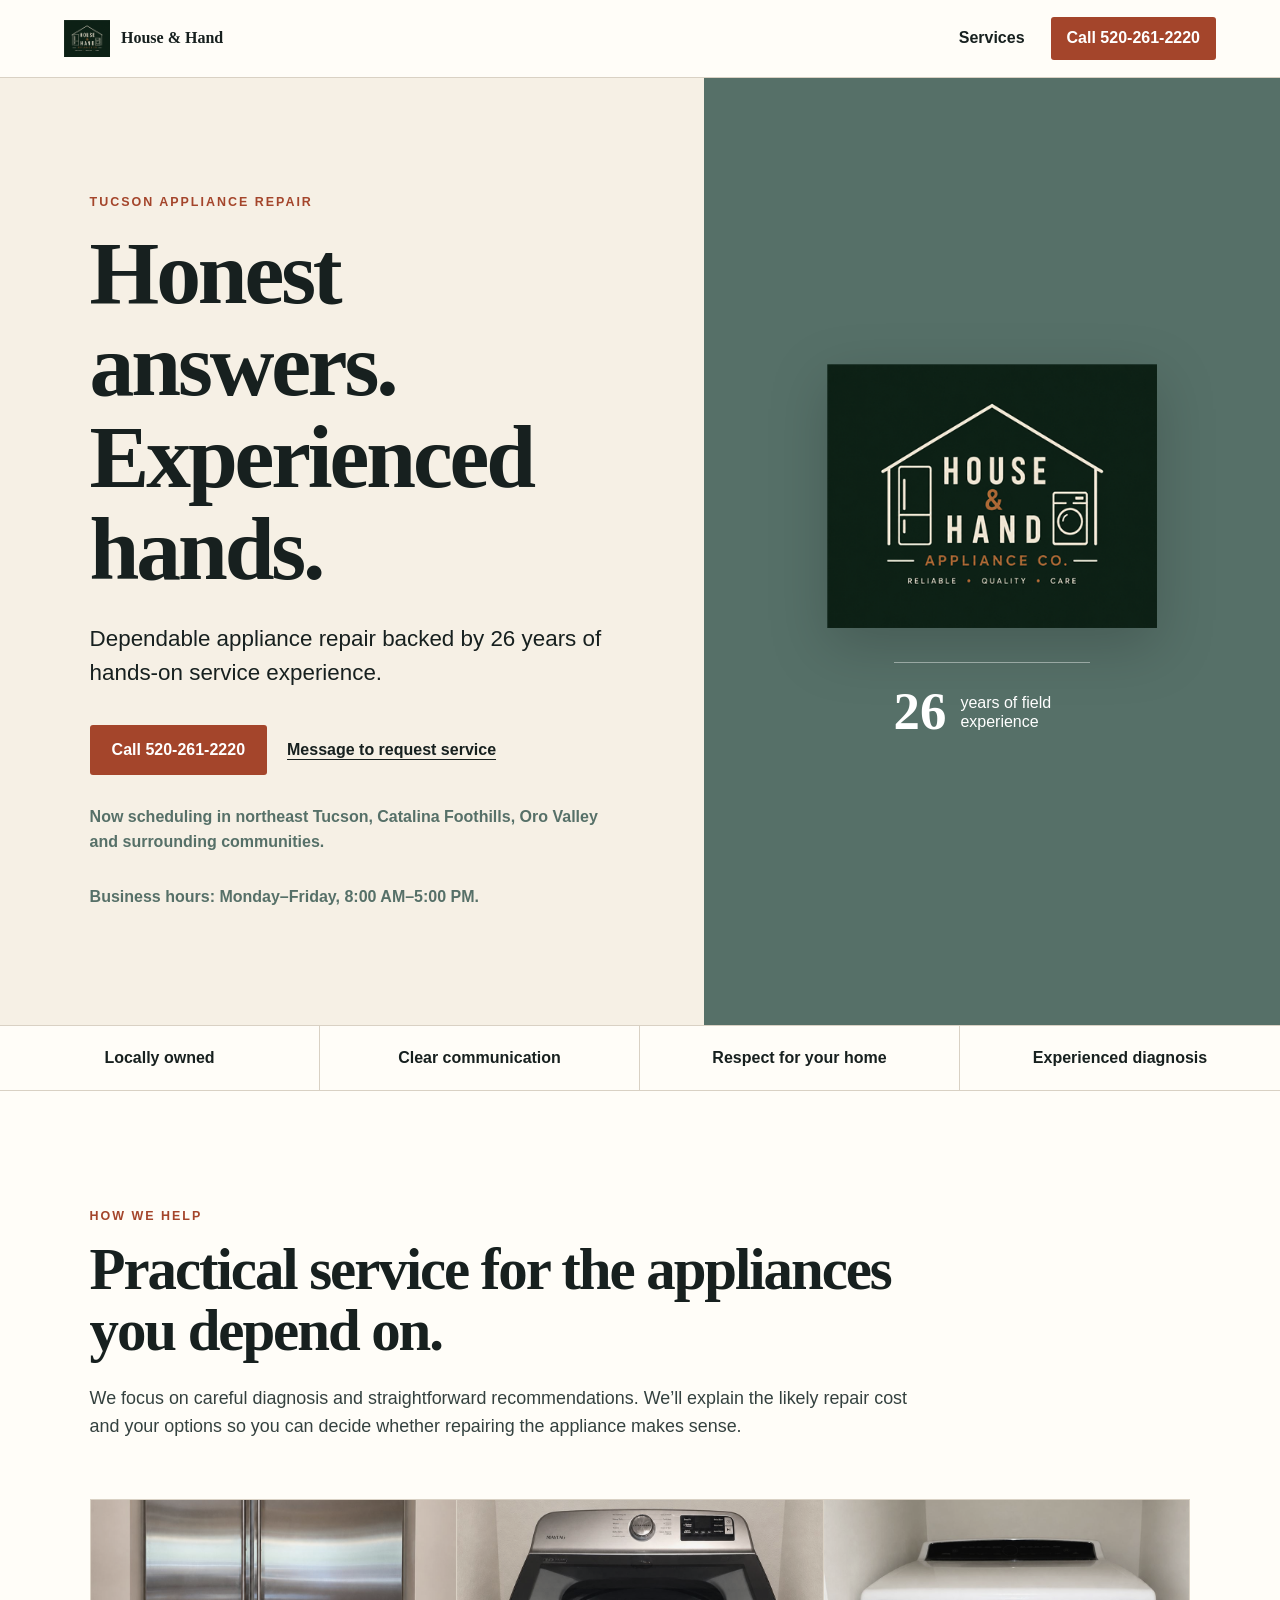
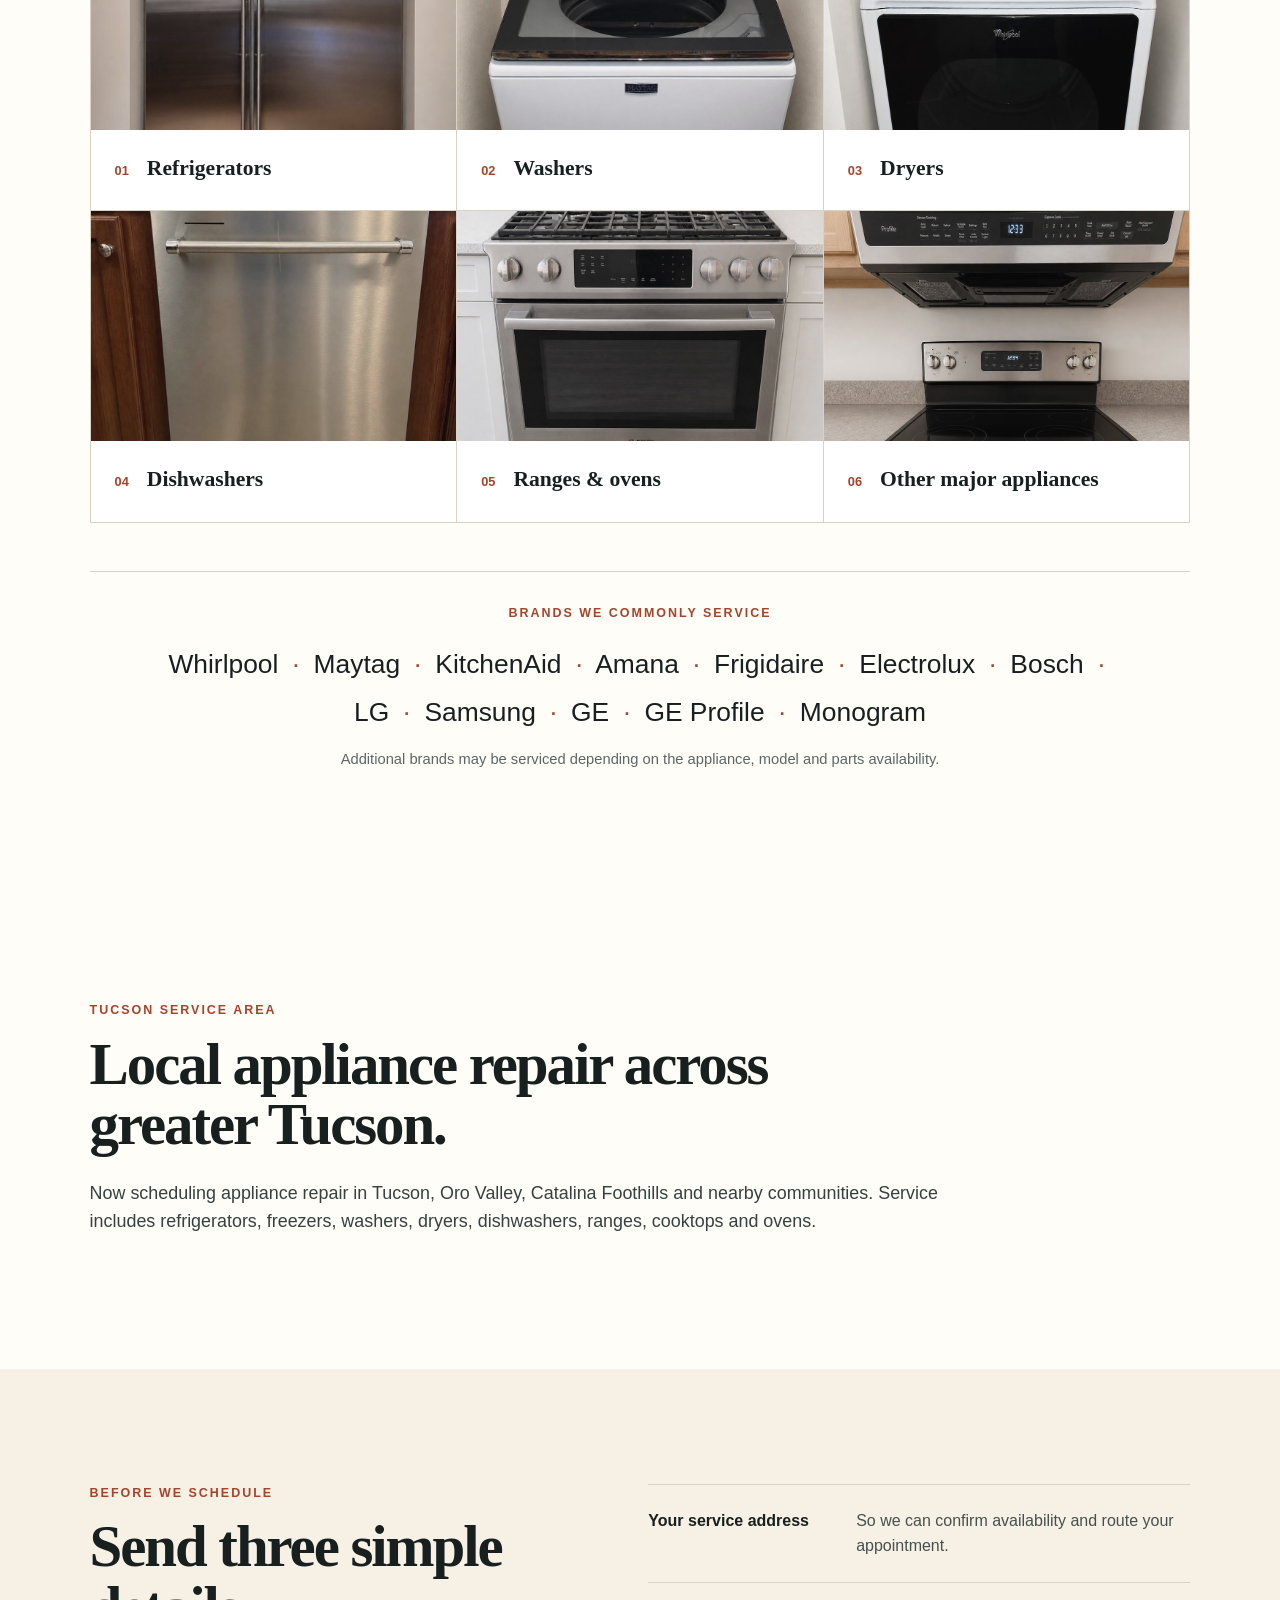
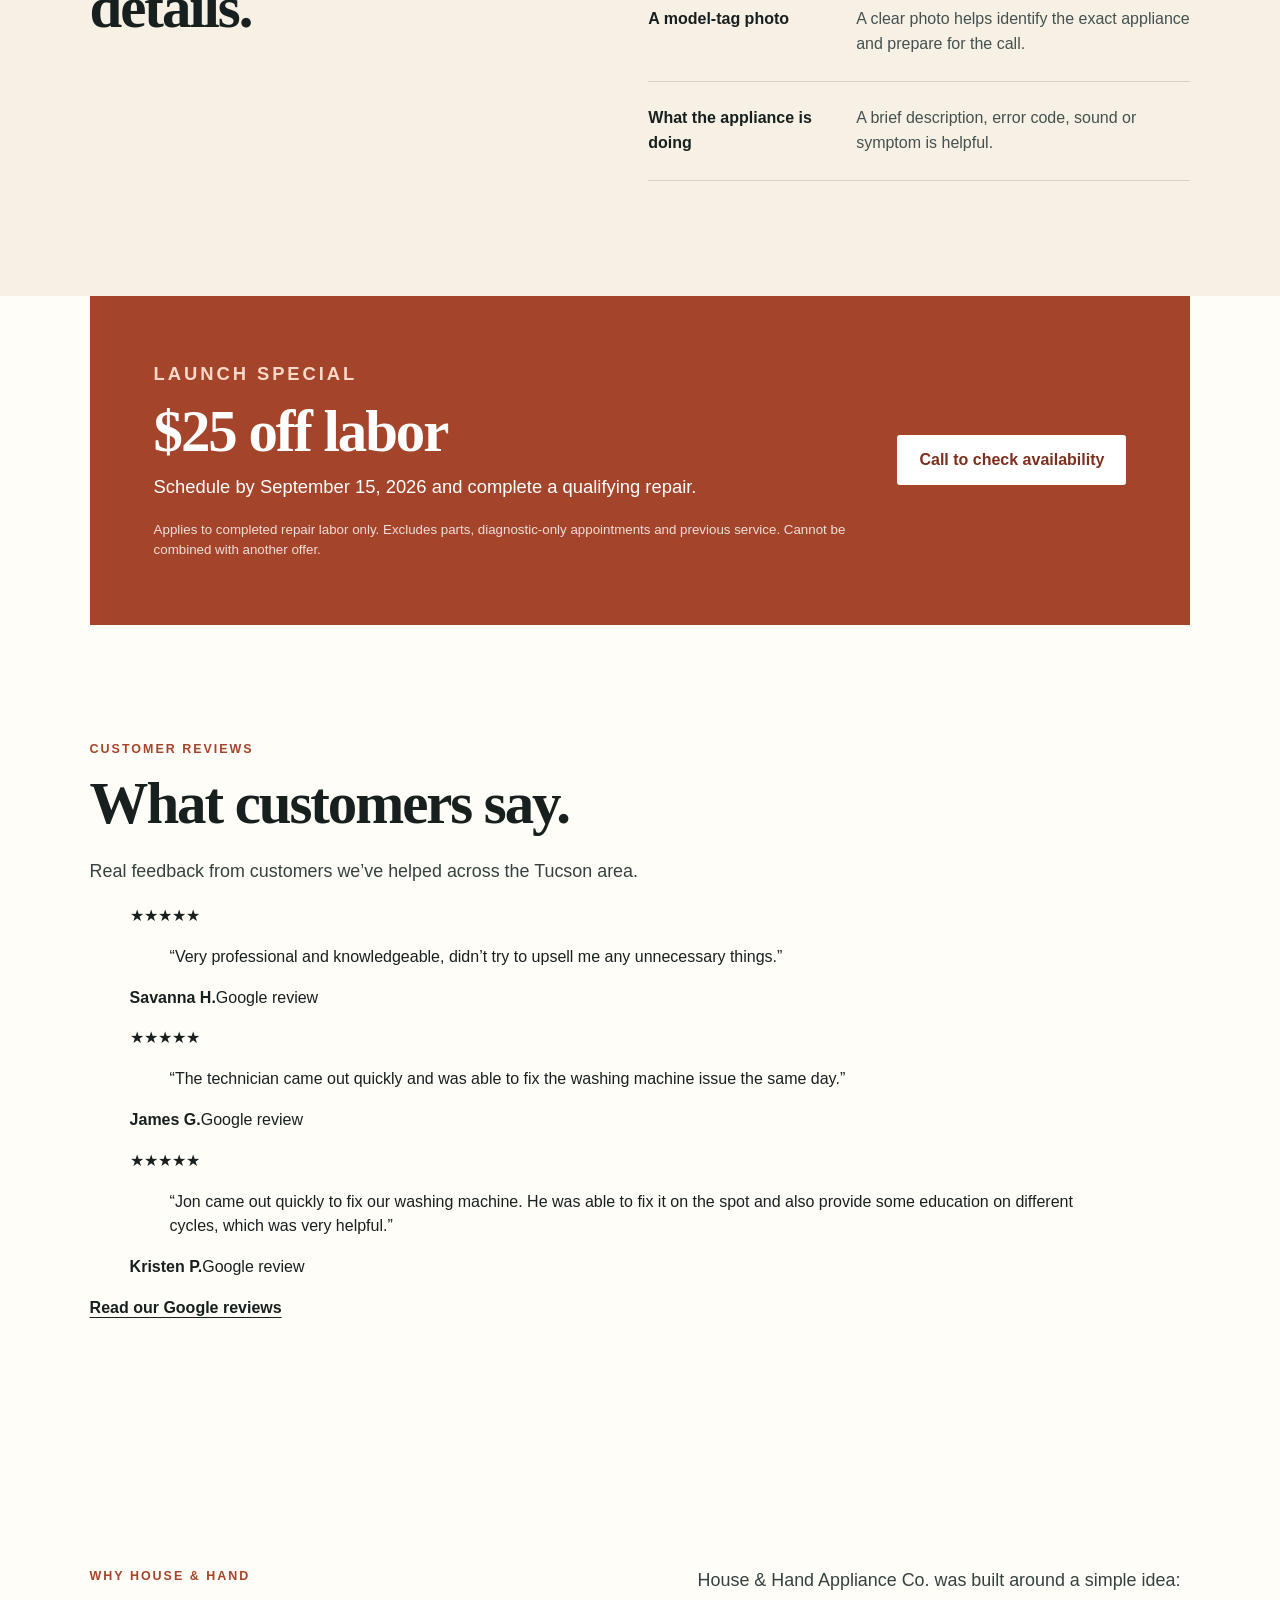
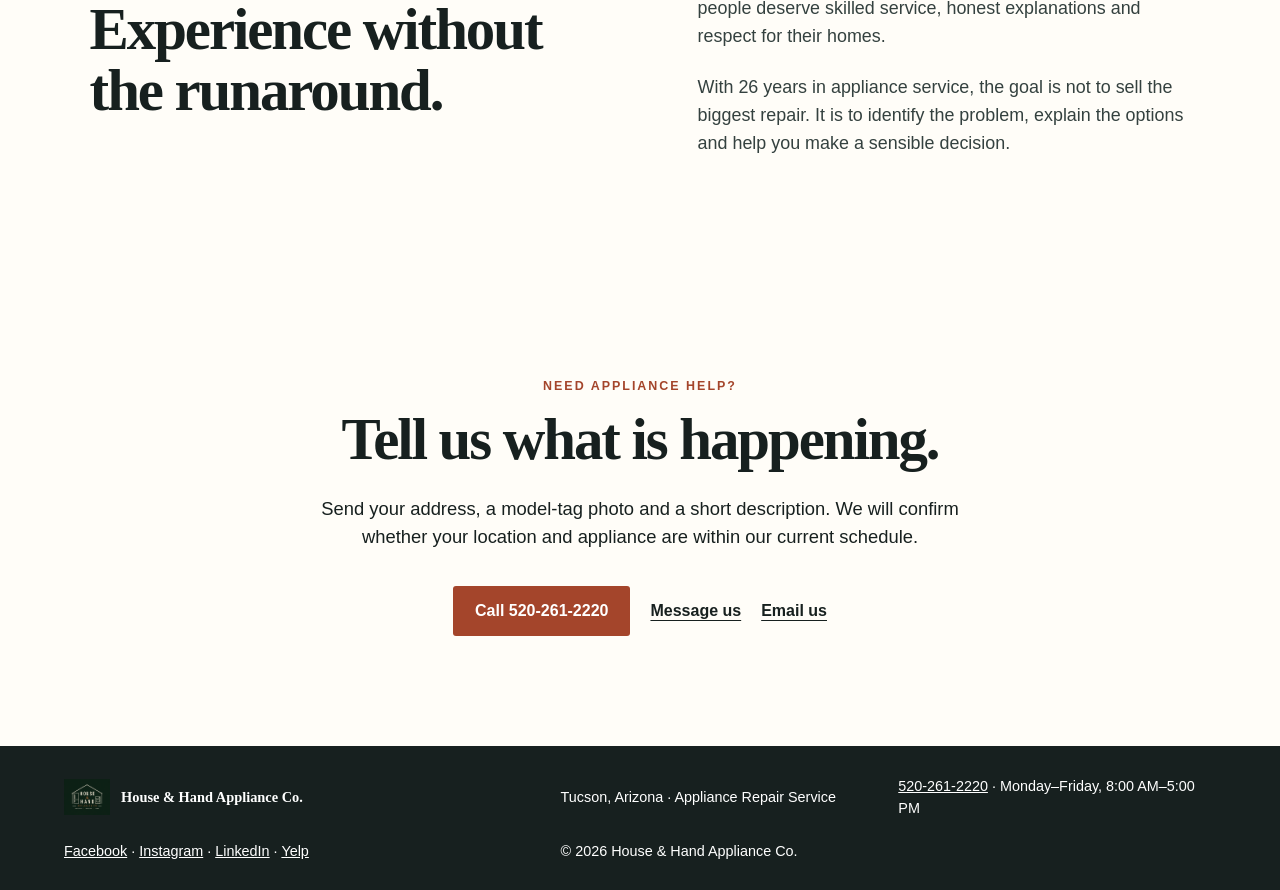
==== commit 7852965e: "Add Google customer testimonials" ====
--- a/index.html
+++ b/index.html
@@ -1 +1 @@
-<!doctype html><html lang="en"><head><meta charset="utf-8"><meta name="viewport" content="width=device-width,initial-scale=1"><title>Appliance Repair Tucson | House &amp; Hand Appliance Co.</title><link rel="stylesheet" href="styles.css"><meta name="description" content="Experienced appliance repair in Tucson, Oro Valley and Catalina Foothills. Refrigerators, washers, dryers, dishwashers, ranges and ovens."><link rel="canonical" href="https://houseandhand.github.io/house-and-hand-website/"><meta property="og:title" content="Appliance Repair Tucson | House &amp; Hand Appliance Co."><meta property="og:description" content="Experienced local appliance repair serving Tucson, Oro Valley and Catalina Foothills."><meta property="og:image" content="https://houseandhand.github.io/house-and-hand-website/assets/og.jpg"><meta property="og:url" content="https://houseandhand.github.io/house-and-hand-website/"><meta name="twitter:card" content="summary_large_image"><meta name="twitter:title" content="Appliance Repair Tucson | House &amp; Hand Appliance Co."><meta name="twitter:description" content="Experienced local appliance repair serving Tucson, Oro Valley and Catalina Foothills."><script type="application/ld+json">{"@context":"https://schema.org","@type":"LocalBusiness","name":"House & Hand Appliance Co.","url":"https://houseandhand.github.io/house-and-hand-website/","logo":"https://houseandhand.github.io/house-and-hand-website/assets/house-hand-logo.png","image":"https://houseandhand.github.io/house-and-hand-website/assets/og.jpg","email":"houseandhand520@gmail.com","telephone":"+1-520-261-2220","openingHoursSpecification":[{"@type":"OpeningHoursSpecification","dayOfWeek":["Monday","Tuesday","Wednesday","Thursday","Friday"],"opens":"08:00","closes":"17:00"}],"description":"Tucson appliance repair backed by 26 years of hands-on service experience.","areaServed":["Tucson, Arizona","Oro Valley, Arizona","Catalina Foothills, Arizona"],"sameAs":["https://www.facebook.com/profile.php?id=61593531154541","https://www.instagram.com/houseandhand520/","https://www.linkedin.com/company/143455955","https://www.yelp.com/biz/house-and-hand-appliance-tucson"],"knowsAbout":["Refrigerator repair","Washer repair","Dryer repair","Dishwasher repair","Range repair","Oven repair"]}</script><meta name="google-site-verification" content="dO9veXU7jbxrPToEfWw64ej6m-_ocq0muVxLd3n9Z7E"></head><body><main><nav class="nav"><a class="brand" href="#top"><img src="assets/house-hand-logo.png?v=20260821" alt=""><span>House &amp; Hand</span></a><a class="nav-link" href="#service">Services</a><a class="button button-small" href="tel:+15202612220">Call 520-261-2220</a></nav><section class="hero" id="top"><div class="hero-copy"><p class="eyebrow">Tucson appliance repair</p><h1>Honest answers.<br>Experienced hands.</h1><p class="lead">Dependable appliance repair backed by 26 years of hands-on service experience.</p><div class="actions"><a class="button" href="tel:+15202612220">Call 520-261-2220</a><a class="text-link" href="https://www.facebook.com/profile.php?id=61593531154541">Message to request service</a></div><p class="availability">Now scheduling in northeast Tucson, Catalina Foothills, Oro Valley and surrounding communities.</p><p class="availability">Business hours: Monday–Friday, 8:00 AM–5:00 PM.</p></div><div class="hero-mark"><img src="assets/house-hand-logo.png?v=20260821" alt="House and Hand Appliance Company logo"><div class="experience"><strong>26</strong><span>years of field experience</span></div></div></section><section class="trust-strip"><span>Locally owned</span><span>Clear communication</span><span>Respect for your home</span><span>Experienced diagnosis</span></section><section class="section" id="service"><div class="section-intro"><p class="eyebrow">How we help</p><h2>Practical service for the appliances you depend on.</h2><p>We focus on careful diagnosis and straightforward recommendations. We’ll explain the likely repair cost and your options so you can decide whether repairing the appliance makes sense.</p></div><div class="appliance-grid"><div class="appliance"><img src="assets/service/refrigerator.jpg" alt="" style="object-position:center"><div class="appliance-label"><span>01</span><h3>Refrigerators</h3></div></div><div class="appliance"><img src="assets/service/washer.jpg" alt="" style="object-position:center 38%"><div class="appliance-label"><span>02</span><h3>Washers</h3></div></div><div class="appliance"><img src="assets/service/dryer.jpg" alt="" style="object-position:center 34%"><div class="appliance-label"><span>03</span><h3>Dryers</h3></div></div><div class="appliance"><img src="assets/service/dishwasher.jpg" alt="" style="object-position:center 58%"><div class="appliance-label"><span>04</span><h3>Dishwashers</h3></div></div><div class="appliance"><img src="assets/service/range.jpg" alt="" style="object-position:center 56%"><div class="appliance-label"><span>05</span><h3>Ranges &amp; ovens</h3></div></div><div class="appliance"><img src="assets/service/other-major.jpg" alt="" style="object-position:center top"><div class="appliance-label"><span>06</span><h3>Other major appliances</h3></div></div></div><div class="brands"><p class="eyebrow">Brands we commonly service</p><p class="brand-list">Whirlpool <i>·</i> Maytag <i>·</i> KitchenAid <i>·</i> Amana <i>·</i> Frigidaire <i>·</i> Electrolux <i>·</i> Bosch <i>·</i> LG <i>·</i> Samsung <i>·</i> GE <i>·</i> GE Profile <i>·</i> Monogram</p><p class="brand-note">Additional brands may be serviced depending on the appliance, model and parts availability.</p></div></section><section class="section"><div class="section-intro"><p class="eyebrow">Tucson service area</p><h2>Local appliance repair across greater Tucson.</h2><p>Now scheduling appliance repair in Tucson, Oro Valley, Catalina Foothills and nearby communities. Service includes refrigerators, freezers, washers, dryers, dishwashers, ranges, cooktops and ovens.</p></div></section><section class="section split"><div><p class="eyebrow">Before we schedule</p><h2>Send three simple details.</h2></div><ol class="steps"><li><strong>Your service address</strong><span>So we can confirm availability and route your appointment.</span></li><li><strong>A model-tag photo</strong><span>A clear photo helps identify the exact appliance and prepare for the call.</span></li><li><strong>What the appliance is doing</strong><span>A brief description, error code, sound or symptom is helpful.</span></li></ol></section><section class="offer"><div><p class="eyebrow">Launch special</p><h2>$25 off labor</h2><p>Schedule by September 15, 2026 and complete a qualifying repair.</p><small>Applies to completed repair labor only. Excludes parts, diagnostic-only appointments and previous service. Cannot be combined with another offer.</small></div><a class="button button-light" href="tel:+15202612220">Call to check availability</a></section><section class="section story"><div><p class="eyebrow">Why House &amp; Hand</p><h2>Experience without the runaround.</h2></div><div class="story-copy"><p>House &amp; Hand Appliance Co. was built around a simple idea: people deserve skilled service, honest explanations and respect for their homes.</p><p>With 26 years in appliance service, the goal is not to sell the biggest repair. It is to identify the problem, explain the options and help you make a sensible decision.</p></div></section><section class="cta"><p class="eyebrow">Need appliance help?</p><h2>Tell us what is happening.</h2><p>Send your address, a model-tag photo and a short description. We will confirm whether your location and appliance are within our current schedule.</p><div class="actions actions-center"><a class="button" href="tel:+15202612220">Call 520-261-2220</a><a class="text-link" href="https://www.facebook.com/profile.php?id=61593531154541">Message us</a><a class="text-link" href="mailto:houseandhand520@gmail.com">Email us</a></div></section><footer><div class="brand footer-brand"><img src="assets/house-hand-logo.png?v=20260821" alt=""><span>House &amp; Hand Appliance Co.</span></div><p>Tucson, Arizona · Appliance Repair Service</p><p><a href="tel:+15202612220">520-261-2220</a> · Monday–Friday, 8:00 AM–5:00 PM</p><p class="social-links" aria-label="Follow House &amp; Hand"><a href="https://www.facebook.com/profile.php?id=61593531154541">Facebook</a> · <a href="https://www.instagram.com/houseandhand520/">Instagram</a> · <a href="https://www.linkedin.com/company/143455955">LinkedIn</a> · <a href="https://www.yelp.com/biz/house-and-hand-appliance-tucson">Yelp</a></p><p>© 2026 House &amp; Hand Appliance Co.</p></footer></main></body></html>
+<!doctype html><html lang="en"><head><meta charset="utf-8"><meta name="viewport" content="width=device-width,initial-scale=1"><title>Appliance Repair Tucson | House &amp; Hand Appliance Co.</title><link rel="stylesheet" href="styles.css"><meta name="description" content="Experienced appliance repair in Tucson, Oro Valley and Catalina Foothills. Refrigerators, washers, dryers, dishwashers, ranges and ovens."><link rel="canonical" href="https://houseandhand.github.io/house-and-hand-website/"><meta property="og:title" content="Appliance Repair Tucson | House &amp; Hand Appliance Co."><meta property="og:description" content="Experienced local appliance repair serving Tucson, Oro Valley and Catalina Foothills."><meta property="og:image" content="https://houseandhand.github.io/house-and-hand-website/assets/og.jpg"><meta property="og:url" content="https://houseandhand.github.io/house-and-hand-website/"><meta name="twitter:card" content="summary_large_image"><meta name="twitter:title" content="Appliance Repair Tucson | House &amp; Hand Appliance Co."><meta name="twitter:description" content="Experienced local appliance repair serving Tucson, Oro Valley and Catalina Foothills."><script type="application/ld+json">{"@context":"https://schema.org","@type":"LocalBusiness","name":"House & Hand Appliance Co.","url":"https://houseandhand.github.io/house-and-hand-website/","logo":"https://houseandhand.github.io/house-and-hand-website/assets/house-hand-logo.png","image":"https://houseandhand.github.io/house-and-hand-website/assets/og.jpg","email":"houseandhand520@gmail.com","telephone":"+1-520-261-2220","openingHoursSpecification":[{"@type":"OpeningHoursSpecification","dayOfWeek":["Monday","Tuesday","Wednesday","Thursday","Friday"],"opens":"08:00","closes":"17:00"}],"description":"Tucson appliance repair backed by 26 years of hands-on service experience.","areaServed":["Tucson, Arizona","Oro Valley, Arizona","Catalina Foothills, Arizona"],"sameAs":["https://www.facebook.com/profile.php?id=61593531154541","https://www.instagram.com/houseandhand520/","https://www.linkedin.com/company/143455955","https://www.yelp.com/biz/house-and-hand-appliance-tucson"],"knowsAbout":["Refrigerator repair","Washer repair","Dryer repair","Dishwasher repair","Range repair","Oven repair"]}</script><meta name="google-site-verification" content="dO9veXU7jbxrPToEfWw64ej6m-_ocq0muVxLd3n9Z7E"></head><body><main><nav class="nav"><a class="brand" href="#top"><img src="assets/house-hand-logo.png?v=20260821" alt=""><span>House &amp; Hand</span></a><a class="nav-link" href="#service">Services</a><a class="button button-small" href="tel:+15202612220">Call 520-261-2220</a></nav><section class="hero" id="top"><div class="hero-copy"><p class="eyebrow">Tucson appliance repair</p><h1>Honest answers.<br>Experienced hands.</h1><p class="lead">Dependable appliance repair backed by 26 years of hands-on service experience.</p><div class="actions"><a class="button" href="tel:+15202612220">Call 520-261-2220</a><a class="text-link" href="https://www.facebook.com/profile.php?id=61593531154541">Message to request service</a></div><p class="availability">Now scheduling in northeast Tucson, Catalina Foothills, Oro Valley and surrounding communities.</p><p class="availability">Business hours: Monday–Friday, 8:00 AM–5:00 PM.</p></div><div class="hero-mark"><img src="assets/house-hand-logo.png?v=20260821" alt="House and Hand Appliance Company logo"><div class="experience"><strong>26</strong><span>years of field experience</span></div></div></section><section class="trust-strip"><span>Locally owned</span><span>Clear communication</span><span>Respect for your home</span><span>Experienced diagnosis</span></section><section class="section" id="service"><div class="section-intro"><p class="eyebrow">How we help</p><h2>Practical service for the appliances you depend on.</h2><p>We focus on careful diagnosis and straightforward recommendations. We’ll explain the likely repair cost and your options so you can decide whether repairing the appliance makes sense.</p></div><div class="appliance-grid"><div class="appliance"><img src="assets/service/refrigerator.jpg" alt="" style="object-position:center"><div class="appliance-label"><span>01</span><h3>Refrigerators</h3></div></div><div class="appliance"><img src="assets/service/washer.jpg" alt="" style="object-position:center 38%"><div class="appliance-label"><span>02</span><h3>Washers</h3></div></div><div class="appliance"><img src="assets/service/dryer.jpg" alt="" style="object-position:center 34%"><div class="appliance-label"><span>03</span><h3>Dryers</h3></div></div><div class="appliance"><img src="assets/service/dishwasher.jpg" alt="" style="object-position:center 58%"><div class="appliance-label"><span>04</span><h3>Dishwashers</h3></div></div><div class="appliance"><img src="assets/service/range.jpg" alt="" style="object-position:center 56%"><div class="appliance-label"><span>05</span><h3>Ranges &amp; ovens</h3></div></div><div class="appliance"><img src="assets/service/other-major.jpg" alt="" style="object-position:center top"><div class="appliance-label"><span>06</span><h3>Other major appliances</h3></div></div></div><div class="brands"><p class="eyebrow">Brands we commonly service</p><p class="brand-list">Whirlpool <i>·</i> Maytag <i>·</i> KitchenAid <i>·</i> Amana <i>·</i> Frigidaire <i>·</i> Electrolux <i>·</i> Bosch <i>·</i> LG <i>·</i> Samsung <i>·</i> GE <i>·</i> GE Profile <i>·</i> Monogram</p><p class="brand-note">Additional brands may be serviced depending on the appliance, model and parts availability.</p></div></section><section class="section"><div class="section-intro"><p class="eyebrow">Tucson service area</p><h2>Local appliance repair across greater Tucson.</h2><p>Now scheduling appliance repair in Tucson, Oro Valley, Catalina Foothills and nearby communities. Service includes refrigerators, freezers, washers, dryers, dishwashers, ranges, cooktops and ovens.</p></div></section><section class="section split"><div><p class="eyebrow">Before we schedule</p><h2>Send three simple details.</h2></div><ol class="steps"><li><strong>Your service address</strong><span>So we can confirm availability and route your appointment.</span></li><li><strong>A model-tag photo</strong><span>A clear photo helps identify the exact appliance and prepare for the call.</span></li><li><strong>What the appliance is doing</strong><span>A brief description, error code, sound or symptom is helpful.</span></li></ol></section><section class="offer"><div><p class="eyebrow">Launch special</p><h2>$25 off labor</h2><p>Schedule by September 15, 2026 and complete a qualifying repair.</p><small>Applies to completed repair labor only. Excludes parts, diagnostic-only appointments and previous service. Cannot be combined with another offer.</small></div><a class="button button-light" href="tel:+15202612220">Call to check availability</a></section><section class="section testimonials" aria-labelledby="reviews-heading"><div class="section-intro"><p class="eyebrow">Customer reviews</p><h2 id="reviews-heading">What customers say.</h2><p>Real feedback from customers we’ve helped across the Tucson area.</p></div><div class="testimonial-grid"><figure class="testimonial-card"><div class="review-stars" aria-label="5 out of 5 stars">★★★★★</div><blockquote><p>“Very professional and knowledgeable, didn’t try to upsell me any unnecessary things.”</p></blockquote><figcaption><strong>Savanna H.</strong><span>Google review</span></figcaption></figure><figure class="testimonial-card"><div class="review-stars" aria-label="5 out of 5 stars">★★★★★</div><blockquote><p>“The technician came out quickly and was able to fix the washing machine issue the same day.”</p></blockquote><figcaption><strong>James G.</strong><span>Google review</span></figcaption></figure><figure class="testimonial-card"><div class="review-stars" aria-label="5 out of 5 stars">★★★★★</div><blockquote><p>“Jon came out quickly to fix our washing machine. He was able to fix it on the spot and also provide some education on different cycles, which was very helpful.”</p></blockquote><figcaption><strong>Kristen P.</strong><span>Google review</span></figcaption></figure></div><p class="reviews-link"><a class="text-link" href="https://www.google.com/maps?cid=17438835963367853135">Read our Google reviews</a></p></section><section class="section story"><div><p class="eyebrow">Why House &amp; Hand</p><h2>Experience without the runaround.</h2></div><div class="story-copy"><p>House &amp; Hand Appliance Co. was built around a simple idea: people deserve skilled service, honest explanations and respect for their homes.</p><p>With 26 years in appliance service, the goal is not to sell the biggest repair. It is to identify the problem, explain the options and help you make a sensible decision.</p></div></section><section class="cta"><p class="eyebrow">Need appliance help?</p><h2>Tell us what is happening.</h2><p>Send your address, a model-tag photo and a short description. We will confirm whether your location and appliance are within our current schedule.</p><div class="actions actions-center"><a class="button" href="tel:+15202612220">Call 520-261-2220</a><a class="text-link" href="https://www.facebook.com/profile.php?id=61593531154541">Message us</a><a class="text-link" href="mailto:houseandhand520@gmail.com">Email us</a></div></section><footer><div class="brand footer-brand"><img src="assets/house-hand-logo.png?v=20260821" alt=""><span>House &amp; Hand Appliance Co.</span></div><p>Tucson, Arizona · Appliance Repair Service</p><p><a href="tel:+15202612220">520-261-2220</a> · Monday–Friday, 8:00 AM–5:00 PM</p><p class="social-links" aria-label="Follow House &amp; Hand"><a href="https://www.facebook.com/profile.php?id=61593531154541">Facebook</a> · <a href="https://www.instagram.com/houseandhand520/">Instagram</a> · <a href="https://www.linkedin.com/company/143455955">LinkedIn</a> · <a href="https://www.yelp.com/biz/house-and-hand-appliance-tucson">Yelp</a></p><p>© 2026 House &amp; Hand Appliance Co.</p></footer></main></body></html>
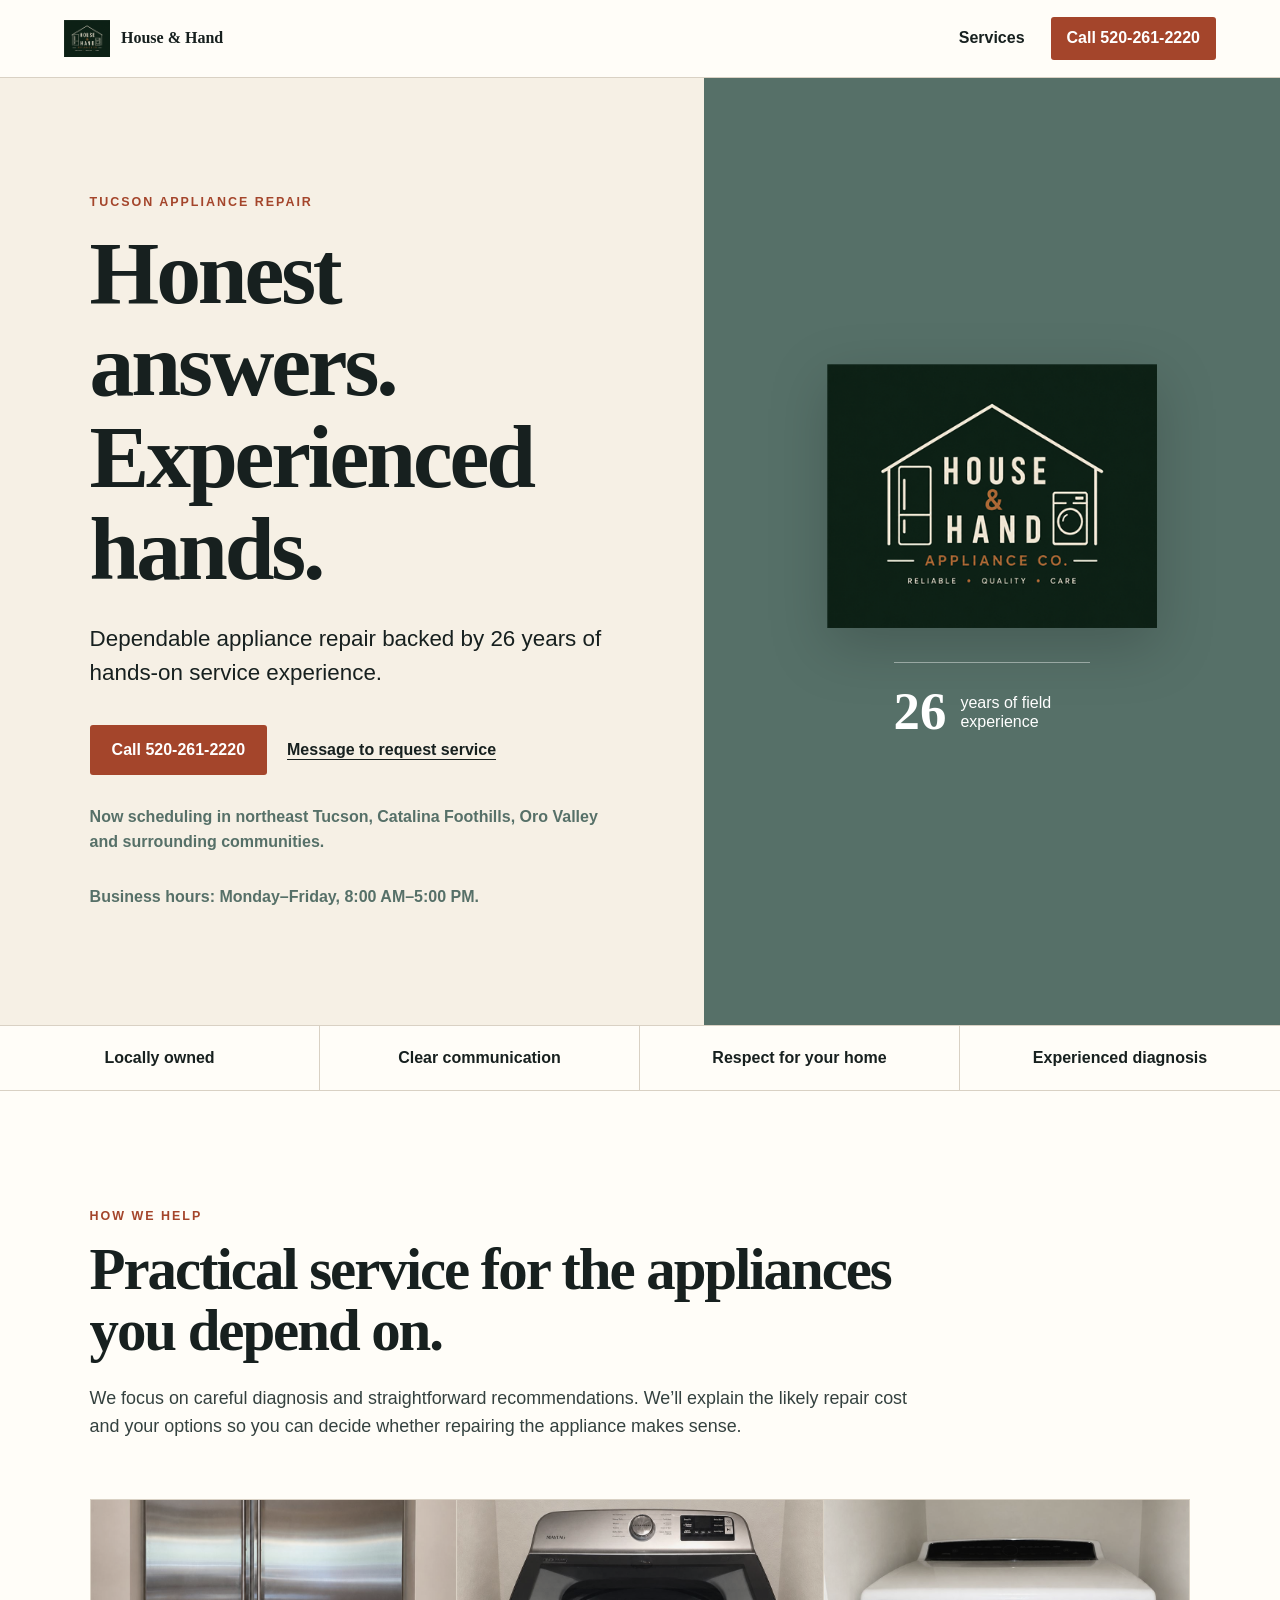
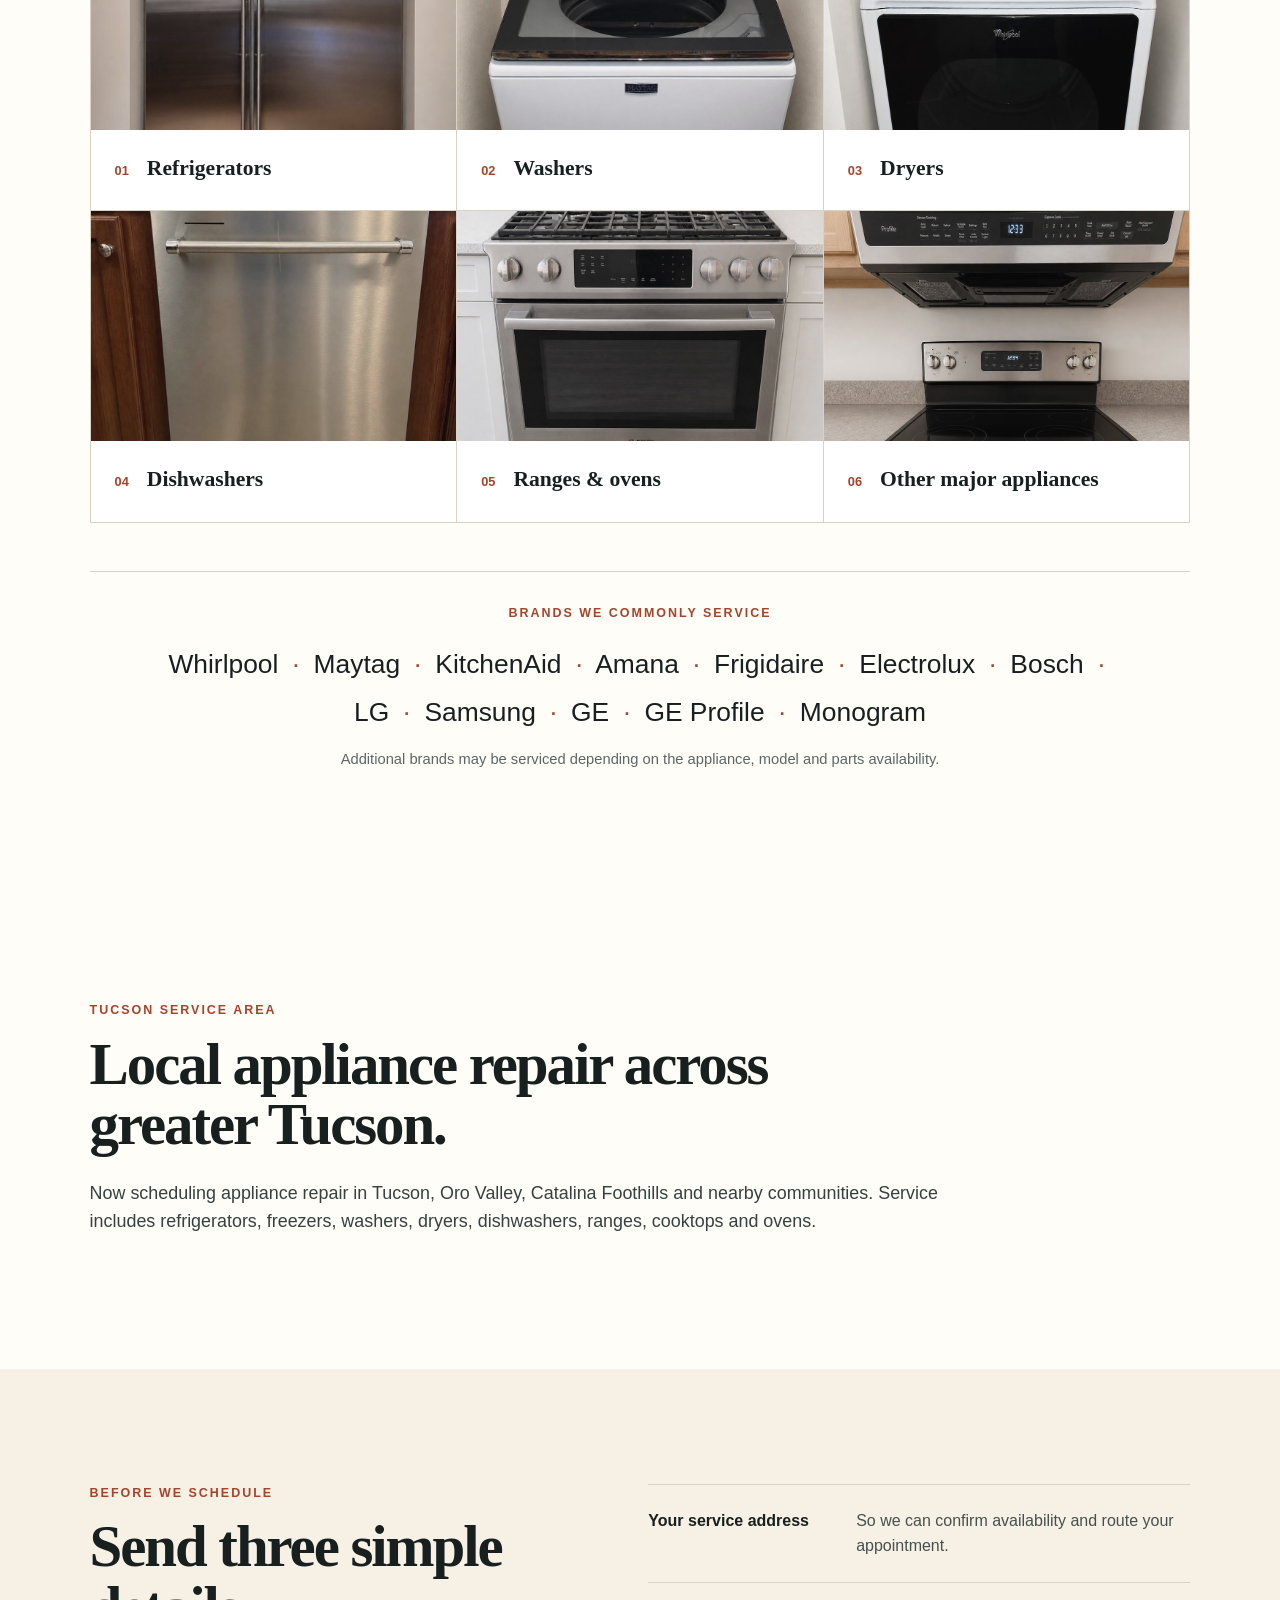
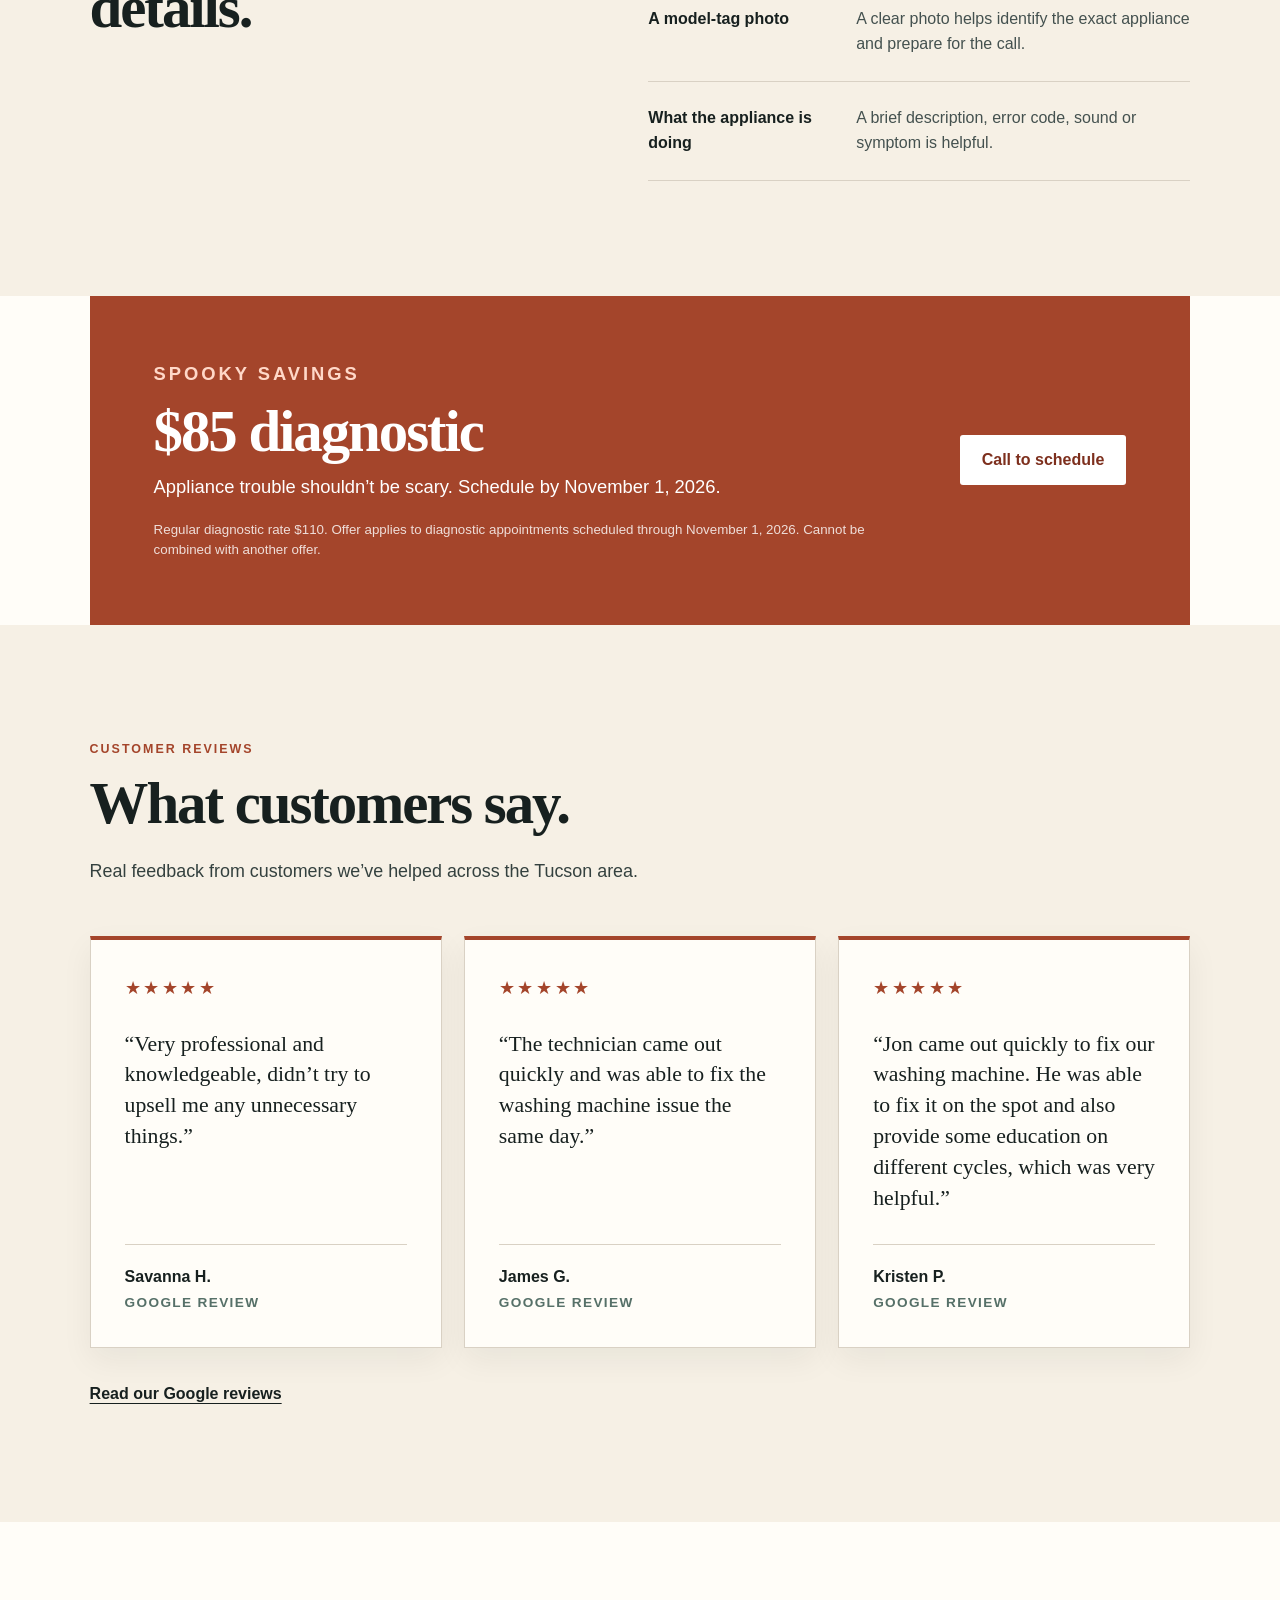
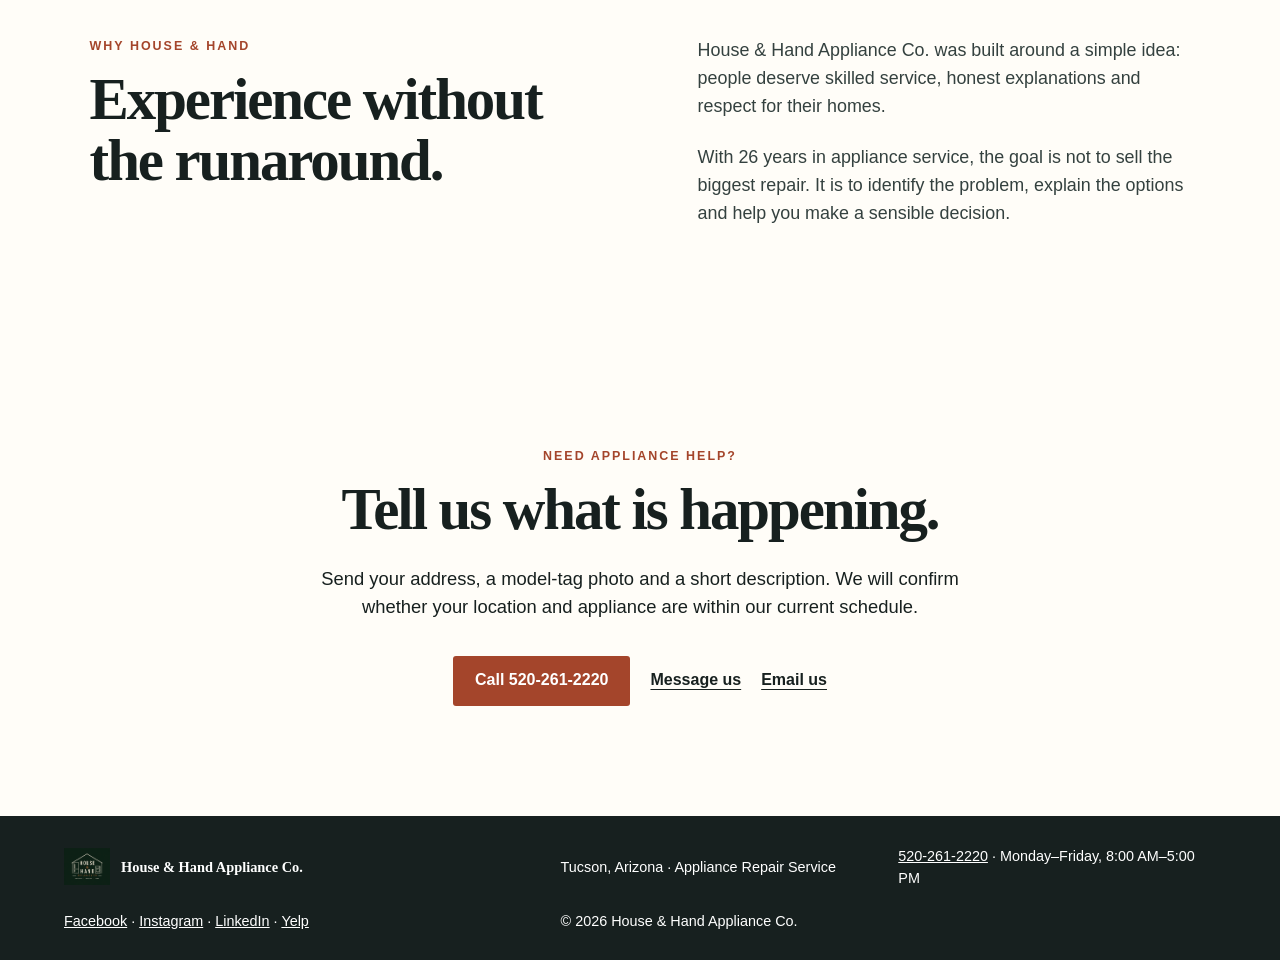
==== commit 4e332728: "Update website for spooky savings offer" ====
--- a/index.html
+++ b/index.html
@@ -1 +1 @@
-<!doctype html><html lang="en"><head><meta charset="utf-8"><meta name="viewport" content="width=device-width,initial-scale=1"><title>Appliance Repair Tucson | House &amp; Hand Appliance Co.</title><link rel="stylesheet" href="styles.css"><meta name="description" content="Experienced appliance repair in Tucson, Oro Valley and Catalina Foothills. Refrigerators, washers, dryers, dishwashers, ranges and ovens."><link rel="canonical" href="https://houseandhand.github.io/house-and-hand-website/"><meta property="og:title" content="Appliance Repair Tucson | House &amp; Hand Appliance Co."><meta property="og:description" content="Experienced local appliance repair serving Tucson, Oro Valley and Catalina Foothills."><meta property="og:image" content="https://houseandhand.github.io/house-and-hand-website/assets/og.jpg"><meta property="og:url" content="https://houseandhand.github.io/house-and-hand-website/"><meta name="twitter:card" content="summary_large_image"><meta name="twitter:title" content="Appliance Repair Tucson | House &amp; Hand Appliance Co."><meta name="twitter:description" content="Experienced local appliance repair serving Tucson, Oro Valley and Catalina Foothills."><script type="application/ld+json">{"@context":"https://schema.org","@type":"LocalBusiness","name":"House & Hand Appliance Co.","url":"https://houseandhand.github.io/house-and-hand-website/","logo":"https://houseandhand.github.io/house-and-hand-website/assets/house-hand-logo.png","image":"https://houseandhand.github.io/house-and-hand-website/assets/og.jpg","email":"houseandhand520@gmail.com","telephone":"+1-520-261-2220","openingHoursSpecification":[{"@type":"OpeningHoursSpecification","dayOfWeek":["Monday","Tuesday","Wednesday","Thursday","Friday"],"opens":"08:00","closes":"17:00"}],"description":"Tucson appliance repair backed by 26 years of hands-on service experience.","areaServed":["Tucson, Arizona","Oro Valley, Arizona","Catalina Foothills, Arizona"],"sameAs":["https://www.facebook.com/profile.php?id=61593531154541","https://www.instagram.com/houseandhand520/","https://www.linkedin.com/company/143455955","https://www.yelp.com/biz/house-and-hand-appliance-tucson"],"knowsAbout":["Refrigerator repair","Washer repair","Dryer repair","Dishwasher repair","Range repair","Oven repair"]}</script><meta name="google-site-verification" content="dO9veXU7jbxrPToEfWw64ej6m-_ocq0muVxLd3n9Z7E"></head><body><main><nav class="nav"><a class="brand" href="#top"><img src="assets/house-hand-logo.png?v=20260821" alt=""><span>House &amp; Hand</span></a><a class="nav-link" href="#service">Services</a><a class="button button-small" href="tel:+15202612220">Call 520-261-2220</a></nav><section class="hero" id="top"><div class="hero-copy"><p class="eyebrow">Tucson appliance repair</p><h1>Honest answers.<br>Experienced hands.</h1><p class="lead">Dependable appliance repair backed by 26 years of hands-on service experience.</p><div class="actions"><a class="button" href="tel:+15202612220">Call 520-261-2220</a><a class="text-link" href="https://www.facebook.com/profile.php?id=61593531154541">Message to request service</a></div><p class="availability">Now scheduling in northeast Tucson, Catalina Foothills, Oro Valley and surrounding communities.</p><p class="availability">Business hours: Monday–Friday, 8:00 AM–5:00 PM.</p></div><div class="hero-mark"><img src="assets/house-hand-logo.png?v=20260821" alt="House and Hand Appliance Company logo"><div class="experience"><strong>26</strong><span>years of field experience</span></div></div></section><section class="trust-strip"><span>Locally owned</span><span>Clear communication</span><span>Respect for your home</span><span>Experienced diagnosis</span></section><section class="section" id="service"><div class="section-intro"><p class="eyebrow">How we help</p><h2>Practical service for the appliances you depend on.</h2><p>We focus on careful diagnosis and straightforward recommendations. We’ll explain the likely repair cost and your options so you can decide whether repairing the appliance makes sense.</p></div><div class="appliance-grid"><div class="appliance"><img src="assets/service/refrigerator.jpg" alt="" style="object-position:center"><div class="appliance-label"><span>01</span><h3>Refrigerators</h3></div></div><div class="appliance"><img src="assets/service/washer.jpg" alt="" style="object-position:center 38%"><div class="appliance-label"><span>02</span><h3>Washers</h3></div></div><div class="appliance"><img src="assets/service/dryer.jpg" alt="" style="object-position:center 34%"><div class="appliance-label"><span>03</span><h3>Dryers</h3></div></div><div class="appliance"><img src="assets/service/dishwasher.jpg" alt="" style="object-position:center 58%"><div class="appliance-label"><span>04</span><h3>Dishwashers</h3></div></div><div class="appliance"><img src="assets/service/range.jpg" alt="" style="object-position:center 56%"><div class="appliance-label"><span>05</span><h3>Ranges &amp; ovens</h3></div></div><div class="appliance"><img src="assets/service/other-major.jpg" alt="" style="object-position:center top"><div class="appliance-label"><span>06</span><h3>Other major appliances</h3></div></div></div><div class="brands"><p class="eyebrow">Brands we commonly service</p><p class="brand-list">Whirlpool <i>·</i> Maytag <i>·</i> KitchenAid <i>·</i> Amana <i>·</i> Frigidaire <i>·</i> Electrolux <i>·</i> Bosch <i>·</i> LG <i>·</i> Samsung <i>·</i> GE <i>·</i> GE Profile <i>·</i> Monogram</p><p class="brand-note">Additional brands may be serviced depending on the appliance, model and parts availability.</p></div></section><section class="section"><div class="section-intro"><p class="eyebrow">Tucson service area</p><h2>Local appliance repair across greater Tucson.</h2><p>Now scheduling appliance repair in Tucson, Oro Valley, Catalina Foothills and nearby communities. Service includes refrigerators, freezers, washers, dryers, dishwashers, ranges, cooktops and ovens.</p></div></section><section class="section split"><div><p class="eyebrow">Before we schedule</p><h2>Send three simple details.</h2></div><ol class="steps"><li><strong>Your service address</strong><span>So we can confirm availability and route your appointment.</span></li><li><strong>A model-tag photo</strong><span>A clear photo helps identify the exact appliance and prepare for the call.</span></li><li><strong>What the appliance is doing</strong><span>A brief description, error code, sound or symptom is helpful.</span></li></ol></section><section class="offer"><div><p class="eyebrow">Launch special</p><h2>$25 off labor</h2><p>Schedule by September 15, 2026 and complete a qualifying repair.</p><small>Applies to completed repair labor only. Excludes parts, diagnostic-only appointments and previous service. Cannot be combined with another offer.</small></div><a class="button button-light" href="tel:+15202612220">Call to check availability</a></section><section class="section testimonials" aria-labelledby="reviews-heading"><div class="section-intro"><p class="eyebrow">Customer reviews</p><h2 id="reviews-heading">What customers say.</h2><p>Real feedback from customers we’ve helped across the Tucson area.</p></div><div class="testimonial-grid"><figure class="testimonial-card"><div class="review-stars" aria-label="5 out of 5 stars">★★★★★</div><blockquote><p>“Very professional and knowledgeable, didn’t try to upsell me any unnecessary things.”</p></blockquote><figcaption><strong>Savanna H.</strong><span>Google review</span></figcaption></figure><figure class="testimonial-card"><div class="review-stars" aria-label="5 out of 5 stars">★★★★★</div><blockquote><p>“The technician came out quickly and was able to fix the washing machine issue the same day.”</p></blockquote><figcaption><strong>James G.</strong><span>Google review</span></figcaption></figure><figure class="testimonial-card"><div class="review-stars" aria-label="5 out of 5 stars">★★★★★</div><blockquote><p>“Jon came out quickly to fix our washing machine. He was able to fix it on the spot and also provide some education on different cycles, which was very helpful.”</p></blockquote><figcaption><strong>Kristen P.</strong><span>Google review</span></figcaption></figure></div><p class="reviews-link"><a class="text-link" href="https://www.google.com/maps?cid=17438835963367853135">Read our Google reviews</a></p></section><section class="section story"><div><p class="eyebrow">Why House &amp; Hand</p><h2>Experience without the runaround.</h2></div><div class="story-copy"><p>House &amp; Hand Appliance Co. was built around a simple idea: people deserve skilled service, honest explanations and respect for their homes.</p><p>With 26 years in appliance service, the goal is not to sell the biggest repair. It is to identify the problem, explain the options and help you make a sensible decision.</p></div></section><section class="cta"><p class="eyebrow">Need appliance help?</p><h2>Tell us what is happening.</h2><p>Send your address, a model-tag photo and a short description. We will confirm whether your location and appliance are within our current schedule.</p><div class="actions actions-center"><a class="button" href="tel:+15202612220">Call 520-261-2220</a><a class="text-link" href="https://www.facebook.com/profile.php?id=61593531154541">Message us</a><a class="text-link" href="mailto:houseandhand520@gmail.com">Email us</a></div></section><footer><div class="brand footer-brand"><img src="assets/house-hand-logo.png?v=20260821" alt=""><span>House &amp; Hand Appliance Co.</span></div><p>Tucson, Arizona · Appliance Repair Service</p><p><a href="tel:+15202612220">520-261-2220</a> · Monday–Friday, 8:00 AM–5:00 PM</p><p class="social-links" aria-label="Follow House &amp; Hand"><a href="https://www.facebook.com/profile.php?id=61593531154541">Facebook</a> · <a href="https://www.instagram.com/houseandhand520/">Instagram</a> · <a href="https://www.linkedin.com/company/143455955">LinkedIn</a> · <a href="https://www.yelp.com/biz/house-and-hand-appliance-tucson">Yelp</a></p><p>© 2026 House &amp; Hand Appliance Co.</p></footer></main></body></html>
+<!doctype html><html lang="en"><head><meta charset="utf-8"><meta name="viewport" content="width=device-width,initial-scale=1"><title>Appliance Repair Tucson | House &amp; Hand Appliance Co.</title><link rel="stylesheet" href="styles.css"><meta name="description" content="Experienced appliance repair in Tucson, Oro Valley and Catalina Foothills. Refrigerators, washers, dryers, dishwashers, ranges and ovens."><link rel="canonical" href="https://houseandhand.github.io/house-and-hand-website/"><meta property="og:title" content="Appliance Repair Tucson | House &amp; Hand Appliance Co."><meta property="og:description" content="Experienced local appliance repair serving Tucson, Oro Valley and Catalina Foothills."><meta property="og:image" content="https://houseandhand.github.io/house-and-hand-website/assets/og.jpg"><meta property="og:url" content="https://houseandhand.github.io/house-and-hand-website/"><meta name="twitter:card" content="summary_large_image"><meta name="twitter:title" content="Appliance Repair Tucson | House &amp; Hand Appliance Co."><meta name="twitter:description" content="Experienced local appliance repair serving Tucson, Oro Valley and Catalina Foothills."><script type="application/ld+json">{"@context":"https://schema.org","@type":"LocalBusiness","name":"House & Hand Appliance Co.","url":"https://houseandhand.github.io/house-and-hand-website/","logo":"https://houseandhand.github.io/house-and-hand-website/assets/house-hand-logo.png","image":"https://houseandhand.github.io/house-and-hand-website/assets/og.jpg","email":"houseandhand520@gmail.com","telephone":"+1-520-261-2220","openingHoursSpecification":[{"@type":"OpeningHoursSpecification","dayOfWeek":["Monday","Tuesday","Wednesday","Thursday","Friday"],"opens":"08:00","closes":"17:00"}],"description":"Tucson appliance repair backed by 26 years of hands-on service experience.","areaServed":["Tucson, Arizona","Oro Valley, Arizona","Catalina Foothills, Arizona"],"sameAs":["https://www.facebook.com/profile.php?id=61593531154541","https://www.instagram.com/houseandhand520/","https://www.linkedin.com/company/143455955","https://www.yelp.com/biz/house-and-hand-appliance-tucson"],"knowsAbout":["Refrigerator repair","Washer repair","Dryer repair","Dishwasher repair","Range repair","Oven repair"]}</script><meta name="google-site-verification" content="dO9veXU7jbxrPToEfWw64ej6m-_ocq0muVxLd3n9Z7E"></head><body><main><nav class="nav"><a class="brand" href="#top"><img src="assets/house-hand-logo.png?v=20260821" alt=""><span>House &amp; Hand</span></a><a class="nav-link" href="#service">Services</a><a class="button button-small" href="tel:+15202612220">Call 520-261-2220</a></nav><section class="hero" id="top"><div class="hero-copy"><p class="eyebrow">Tucson appliance repair</p><h1>Honest answers.<br>Experienced hands.</h1><p class="lead">Dependable appliance repair backed by 26 years of hands-on service experience.</p><div class="actions"><a class="button" href="tel:+15202612220">Call 520-261-2220</a><a class="text-link" href="https://www.facebook.com/profile.php?id=61593531154541">Message to request service</a></div><p class="availability">Now scheduling in northeast Tucson, Catalina Foothills, Oro Valley and surrounding communities.</p><p class="availability">Business hours: Monday–Friday, 8:00 AM–5:00 PM.</p></div><div class="hero-mark"><img src="assets/house-hand-logo.png?v=20260821" alt="House and Hand Appliance Company logo"><div class="experience"><strong>26</strong><span>years of field experience</span></div></div></section><section class="trust-strip"><span>Locally owned</span><span>Clear communication</span><span>Respect for your home</span><span>Experienced diagnosis</span></section><section class="section" id="service"><div class="section-intro"><p class="eyebrow">How we help</p><h2>Practical service for the appliances you depend on.</h2><p>We focus on careful diagnosis and straightforward recommendations. We’ll explain the likely repair cost and your options so you can decide whether repairing the appliance makes sense.</p></div><div class="appliance-grid"><div class="appliance"><img src="assets/service/refrigerator.jpg" alt="" style="object-position:center"><div class="appliance-label"><span>01</span><h3>Refrigerators</h3></div></div><div class="appliance"><img src="assets/service/washer.jpg" alt="" style="object-position:center 38%"><div class="appliance-label"><span>02</span><h3>Washers</h3></div></div><div class="appliance"><img src="assets/service/dryer.jpg" alt="" style="object-position:center 34%"><div class="appliance-label"><span>03</span><h3>Dryers</h3></div></div><div class="appliance"><img src="assets/service/dishwasher.jpg" alt="" style="object-position:center 58%"><div class="appliance-label"><span>04</span><h3>Dishwashers</h3></div></div><div class="appliance"><img src="assets/service/range.jpg" alt="" style="object-position:center 56%"><div class="appliance-label"><span>05</span><h3>Ranges &amp; ovens</h3></div></div><div class="appliance"><img src="assets/service/other-major.jpg" alt="" style="object-position:center top"><div class="appliance-label"><span>06</span><h3>Other major appliances</h3></div></div></div><div class="brands"><p class="eyebrow">Brands we commonly service</p><p class="brand-list">Whirlpool <i>·</i> Maytag <i>·</i> KitchenAid <i>·</i> Amana <i>·</i> Frigidaire <i>·</i> Electrolux <i>·</i> Bosch <i>·</i> LG <i>·</i> Samsung <i>·</i> GE <i>·</i> GE Profile <i>·</i> Monogram</p><p class="brand-note">Additional brands may be serviced depending on the appliance, model and parts availability.</p></div></section><section class="section"><div class="section-intro"><p class="eyebrow">Tucson service area</p><h2>Local appliance repair across greater Tucson.</h2><p>Now scheduling appliance repair in Tucson, Oro Valley, Catalina Foothills and nearby communities. Service includes refrigerators, freezers, washers, dryers, dishwashers, ranges, cooktops and ovens.</p></div></section><section class="section split"><div><p class="eyebrow">Before we schedule</p><h2>Send three simple details.</h2></div><ol class="steps"><li><strong>Your service address</strong><span>So we can confirm availability and route your appointment.</span></li><li><strong>A model-tag photo</strong><span>A clear photo helps identify the exact appliance and prepare for the call.</span></li><li><strong>What the appliance is doing</strong><span>A brief description, error code, sound or symptom is helpful.</span></li></ol></section><section class="offer"><div><p class="eyebrow">Spooky savings</p><h2>$85 diagnostic</h2><p>Appliance trouble shouldn’t be scary. Schedule by November 1, 2026.</p><small>Regular diagnostic rate $110. Offer applies to diagnostic appointments scheduled through November 1, 2026. Cannot be combined with another offer.</small></div><a class="button button-light" href="tel:+15202612220">Call to schedule</a></section><section class="section testimonials" aria-labelledby="reviews-heading"><div class="section-intro"><p class="eyebrow">Customer reviews</p><h2 id="reviews-heading">What customers say.</h2><p>Real feedback from customers we’ve helped across the Tucson area.</p></div><div class="testimonial-grid"><figure class="testimonial-card"><div class="review-stars" aria-label="5 out of 5 stars">★★★★★</div><blockquote><p>“Very professional and knowledgeable, didn’t try to upsell me any unnecessary things.”</p></blockquote><figcaption><strong>Savanna H.</strong><span>Google review</span></figcaption></figure><figure class="testimonial-card"><div class="review-stars" aria-label="5 out of 5 stars">★★★★★</div><blockquote><p>“The technician came out quickly and was able to fix the washing machine issue the same day.”</p></blockquote><figcaption><strong>James G.</strong><span>Google review</span></figcaption></figure><figure class="testimonial-card"><div class="review-stars" aria-label="5 out of 5 stars">★★★★★</div><blockquote><p>“Jon came out quickly to fix our washing machine. He was able to fix it on the spot and also provide some education on different cycles, which was very helpful.”</p></blockquote><figcaption><strong>Kristen P.</strong><span>Google review</span></figcaption></figure></div><p class="reviews-link"><a class="text-link" href="https://www.google.com/maps?cid=17438835963367853135">Read our Google reviews</a></p></section><section class="section story"><div><p class="eyebrow">Why House &amp; Hand</p><h2>Experience without the runaround.</h2></div><div class="story-copy"><p>House &amp; Hand Appliance Co. was built around a simple idea: people deserve skilled service, honest explanations and respect for their homes.</p><p>With 26 years in appliance service, the goal is not to sell the biggest repair. It is to identify the problem, explain the options and help you make a sensible decision.</p></div></section><section class="cta"><p class="eyebrow">Need appliance help?</p><h2>Tell us what is happening.</h2><p>Send your address, a model-tag photo and a short description. We will confirm whether your location and appliance are within our current schedule.</p><div class="actions actions-center"><a class="button" href="tel:+15202612220">Call 520-261-2220</a><a class="text-link" href="https://www.facebook.com/profile.php?id=61593531154541">Message us</a><a class="text-link" href="mailto:houseandhand520@gmail.com">Email us</a></div></section><footer><div class="brand footer-brand"><img src="assets/house-hand-logo.png?v=20260821" alt=""><span>House &amp; Hand Appliance Co.</span></div><p>Tucson, Arizona · Appliance Repair Service</p><p><a href="tel:+15202612220">520-261-2220</a> · Monday–Friday, 8:00 AM–5:00 PM</p><p class="social-links" aria-label="Follow House &amp; Hand"><a href="https://www.facebook.com/profile.php?id=61593531154541">Facebook</a> · <a href="https://www.instagram.com/houseandhand520/">Instagram</a> · <a href="https://www.linkedin.com/company/143455955">LinkedIn</a> · <a href="https://www.yelp.com/biz/house-and-hand-appliance-tucson">Yelp</a></p><p>© 2026 House &amp; Hand Appliance Co.</p></footer></main></body></html>
--- a/styles.css
+++ b/styles.css
@@ -56,6 +56,15 @@
 .offer small { display:block; max-width:760px; opacity:.82; }
 .button-light { background:white; color:var(--rust-dark); flex:0 0 auto; }
 .button-light:hover { background:var(--cream); }
+.testimonials { background:var(--cream); }
+.testimonial-grid { display:grid; grid-template-columns:repeat(3,minmax(0,1fr)); gap:22px; margin-top:50px; }
+.testimonial-card { display:flex; flex-direction:column; min-height:310px; margin:0; padding:34px; background:var(--paper); border:1px solid var(--line); border-top:4px solid var(--rust); box-shadow:0 12px 30px rgba(23,32,31,.06); }
+.review-stars { color:var(--rust); font-size:1.15rem; letter-spacing:.14em; }
+.testimonial-card blockquote { margin:26px 0 30px; }
+.testimonial-card blockquote p { margin:0; font-family:Georgia,'Times New Roman',serif; font-size:clamp(1.22rem,1.7vw,1.48rem); line-height:1.42; }
+.testimonial-card figcaption { display:flex; flex-direction:column; gap:2px; margin-top:auto; padding-top:20px; border-top:1px solid var(--line); }
+.testimonial-card figcaption span { color:var(--sage); font-size:.85rem; font-weight:700; text-transform:uppercase; letter-spacing:.1em; }
+.reviews-link { margin:34px 0 0; }
 .story { display:grid; grid-template-columns:1fr 1fr; gap:9vw; }
 .story-copy p { margin-bottom:24px; }
 .cta { text-align:center; max-width:920px; margin:0 auto; padding:80px 24px 110px; }
@@ -64,5 +73,5 @@
 footer { display:grid; grid-template-columns:1.5fr 1fr 1fr; gap:20px; align-items:center; padding:28px clamp(20px,5vw,72px); background:var(--ink); color:white; font-size:.9rem; }
 footer p { margin:0; }
 .footer-brand { margin:0; }
-@media (max-width:800px) { .nav-link{display:none}.hero{grid-template-columns:1fr}.hero-mark{min-height:420px}.trust-strip{grid-template-columns:1fr 1fr}.trust-strip span:nth-child(2){border-right:0}.appliance-grid{grid-template-columns:1fr 1fr}.split,.story{grid-template-columns:1fr;gap:36px}.offer{align-items:flex-start;flex-direction:column}footer{grid-template-columns:1fr;text-align:center}.footer-brand{justify-content:center} }
-@media (max-width:520px) { .nav{gap:10px}.brand span{display:none}.button-small{font-size:.9rem}.hero-copy{padding-top:58px;padding-bottom:64px}h1{font-size:3.25rem}.hero-mark{min-height:340px}.trust-strip,.appliance-grid{grid-template-columns:1fr}.trust-strip span{border-right:0}.appliance{min-height:0}.appliance>img{height:220px}.steps li{grid-template-columns:1fr;gap:4px}.offer{margin:0} }+@media (max-width:800px) { .nav-link{display:none}.hero{grid-template-columns:1fr}.hero-mark{min-height:420px}.trust-strip{grid-template-columns:1fr 1fr}.trust-strip span:nth-child(2){border-right:0}.appliance-grid{grid-template-columns:1fr 1fr}.split,.story{grid-template-columns:1fr;gap:36px}.offer{align-items:flex-start;flex-direction:column}.testimonial-grid{grid-template-columns:1fr}.testimonial-card{min-height:0}footer{grid-template-columns:1fr;text-align:center}.footer-brand{justify-content:center} }
+@media (max-width:520px) { .nav{gap:10px}.brand span{display:none}.button-small{font-size:.9rem}.hero-copy{padding-top:58px;padding-bottom:64px}h1{font-size:3.25rem}.hero-mark{min-height:340px}.trust-strip,.appliance-grid{grid-template-columns:1fr}.trust-strip span{border-right:0}.appliance{min-height:0}.appliance>img{height:220px}.steps li{grid-template-columns:1fr;gap:4px}.offer{margin:0}.testimonial-card{padding:28px} }
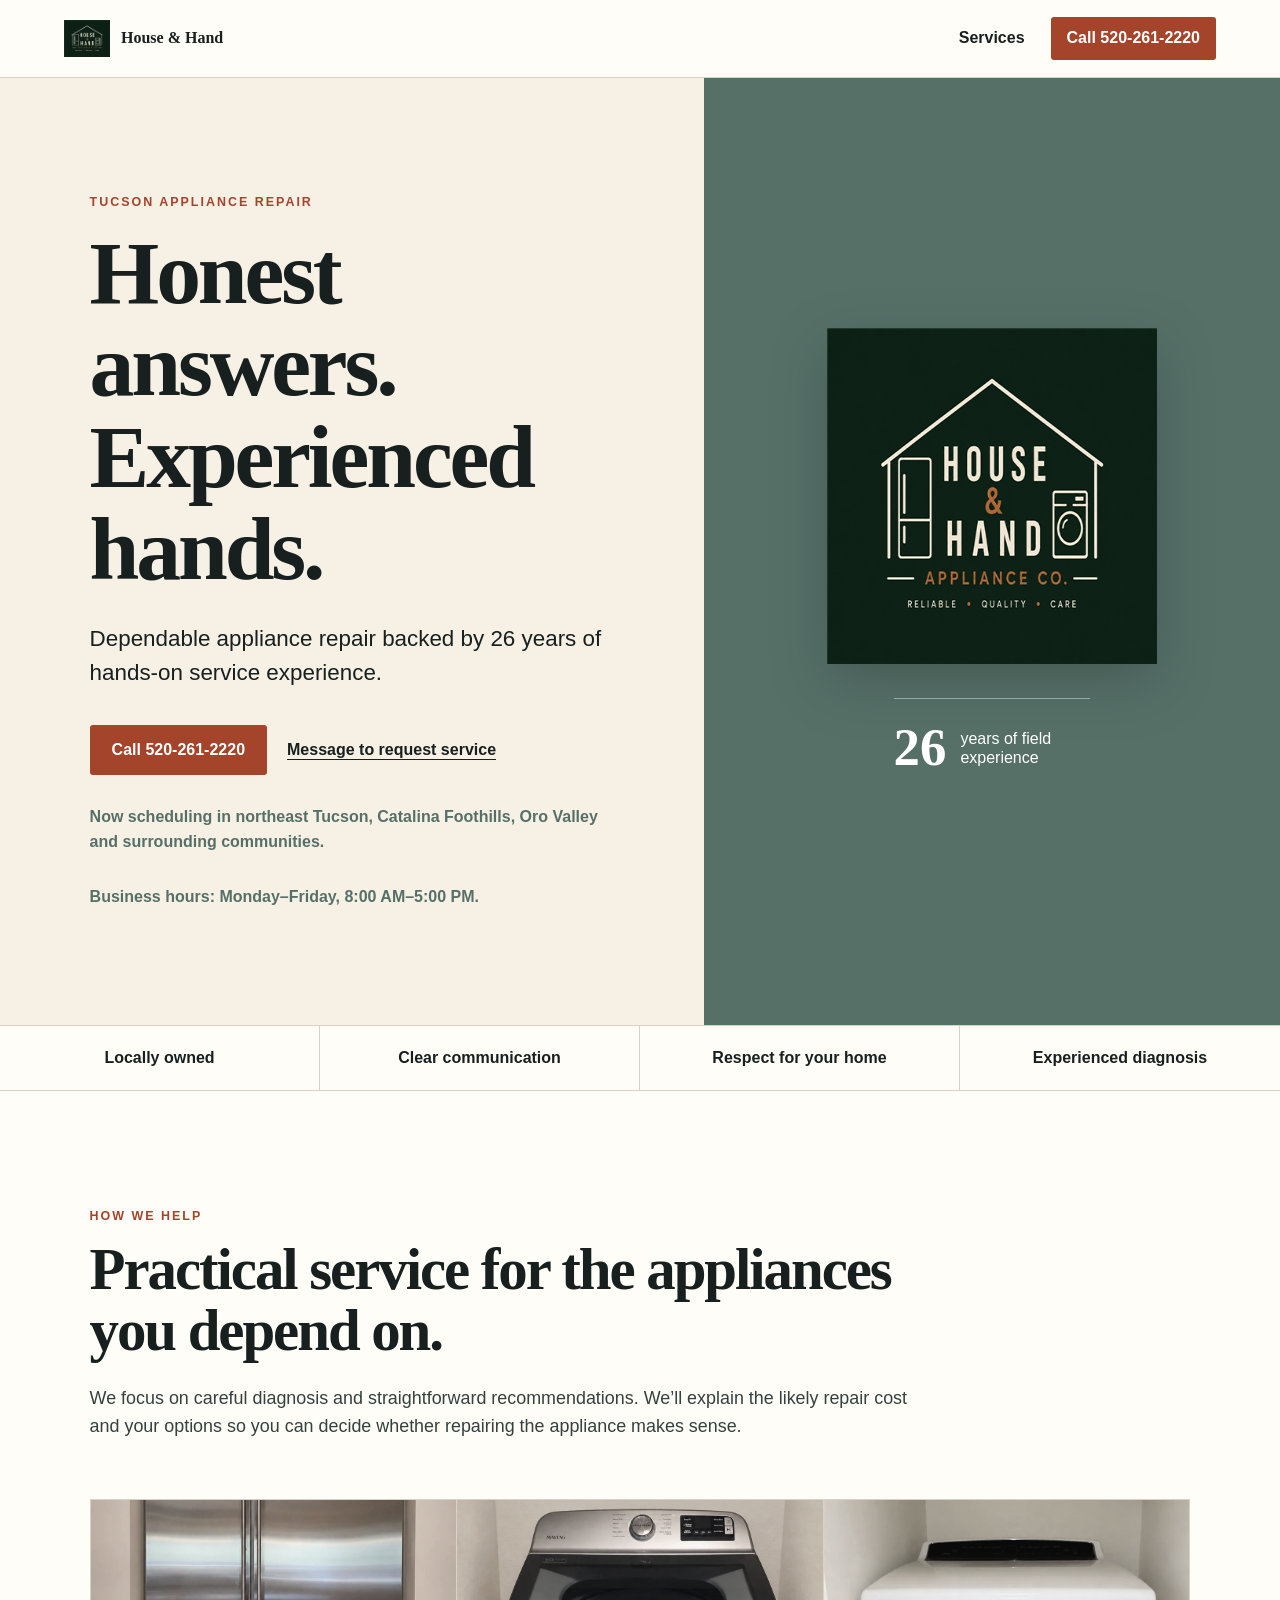
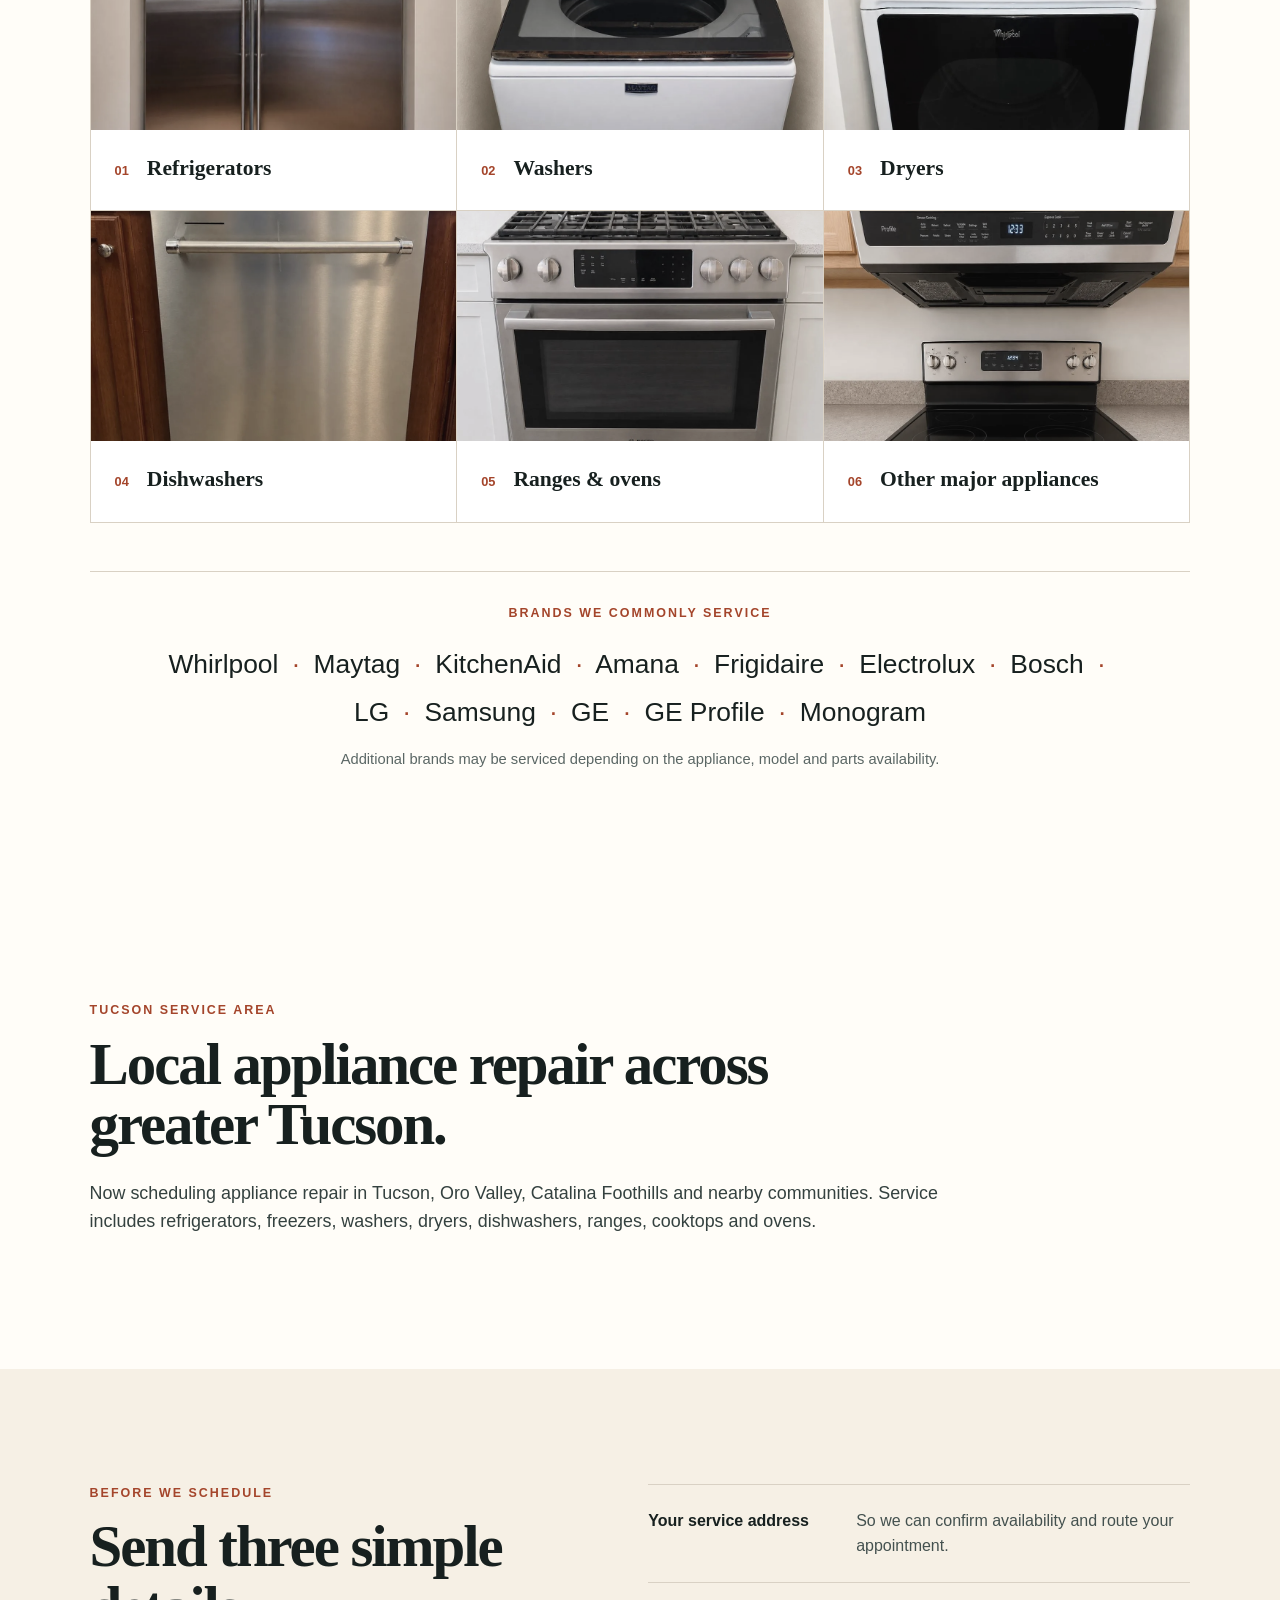
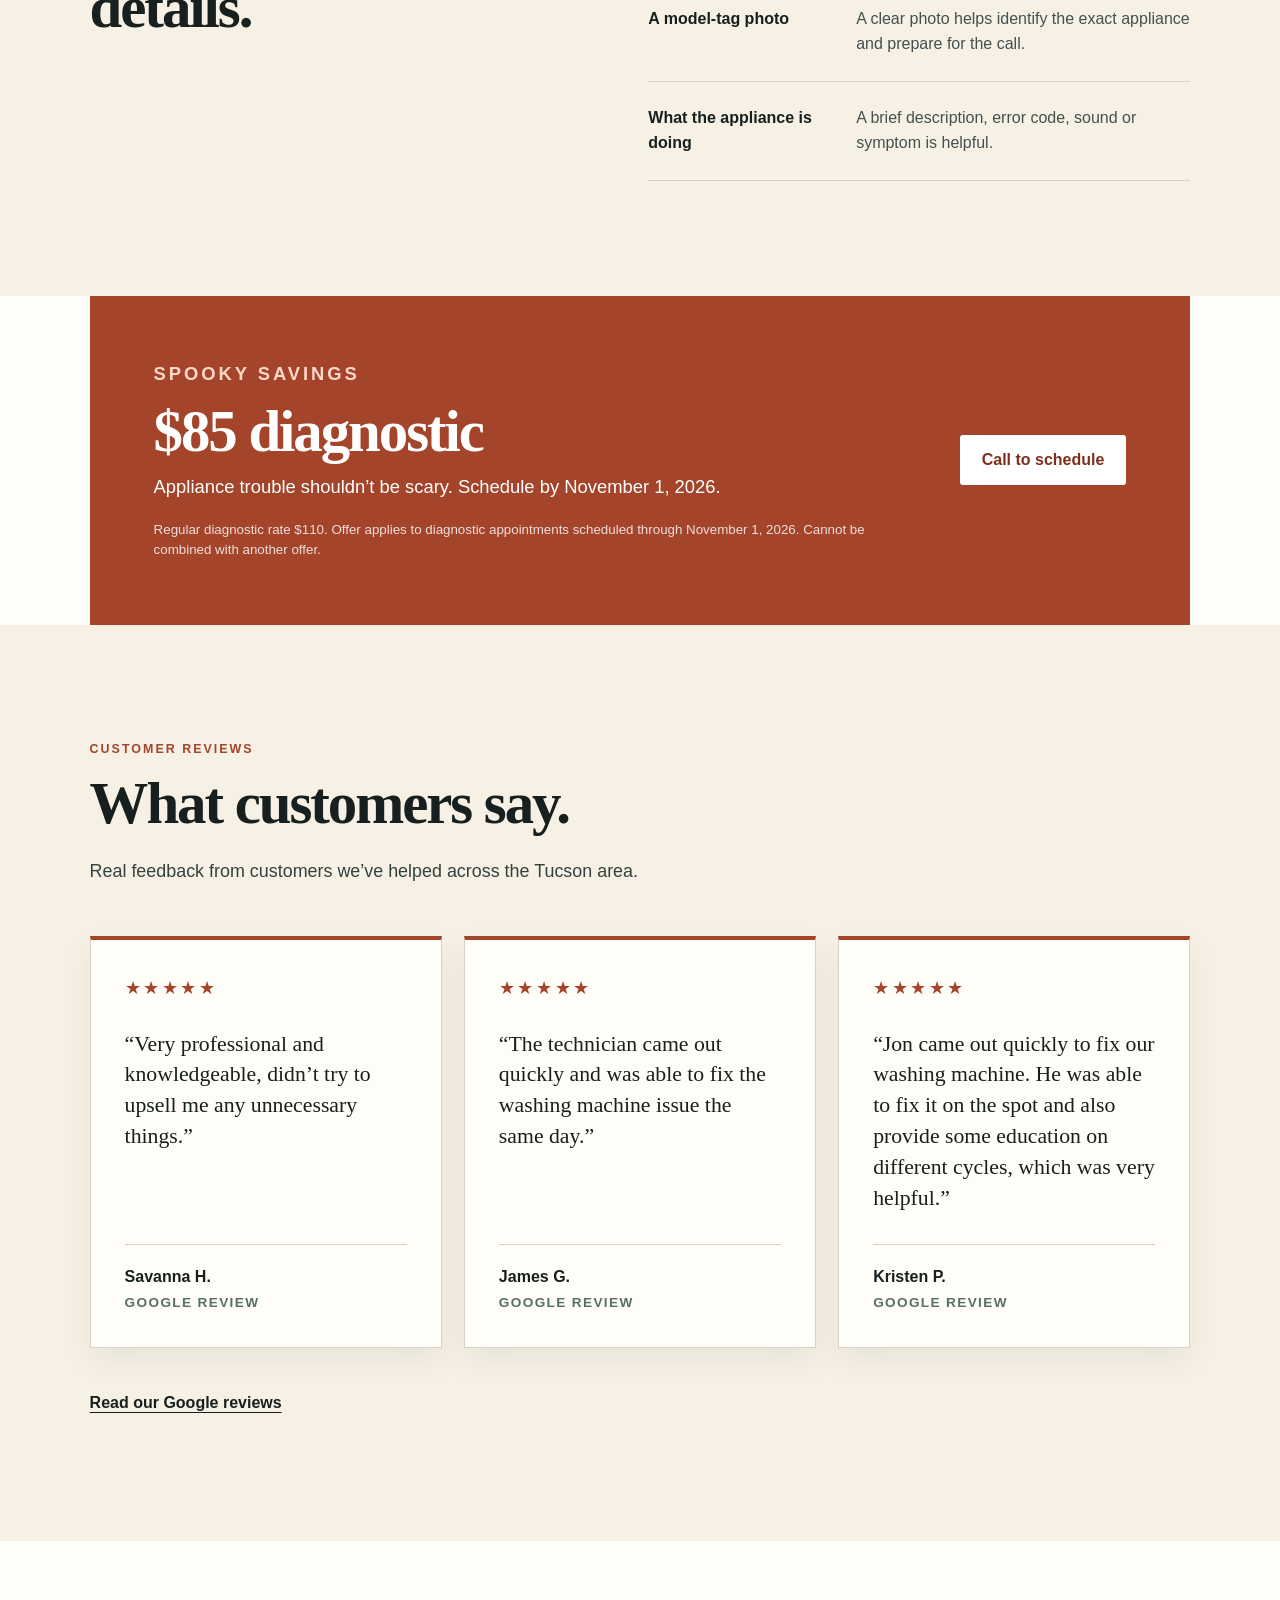
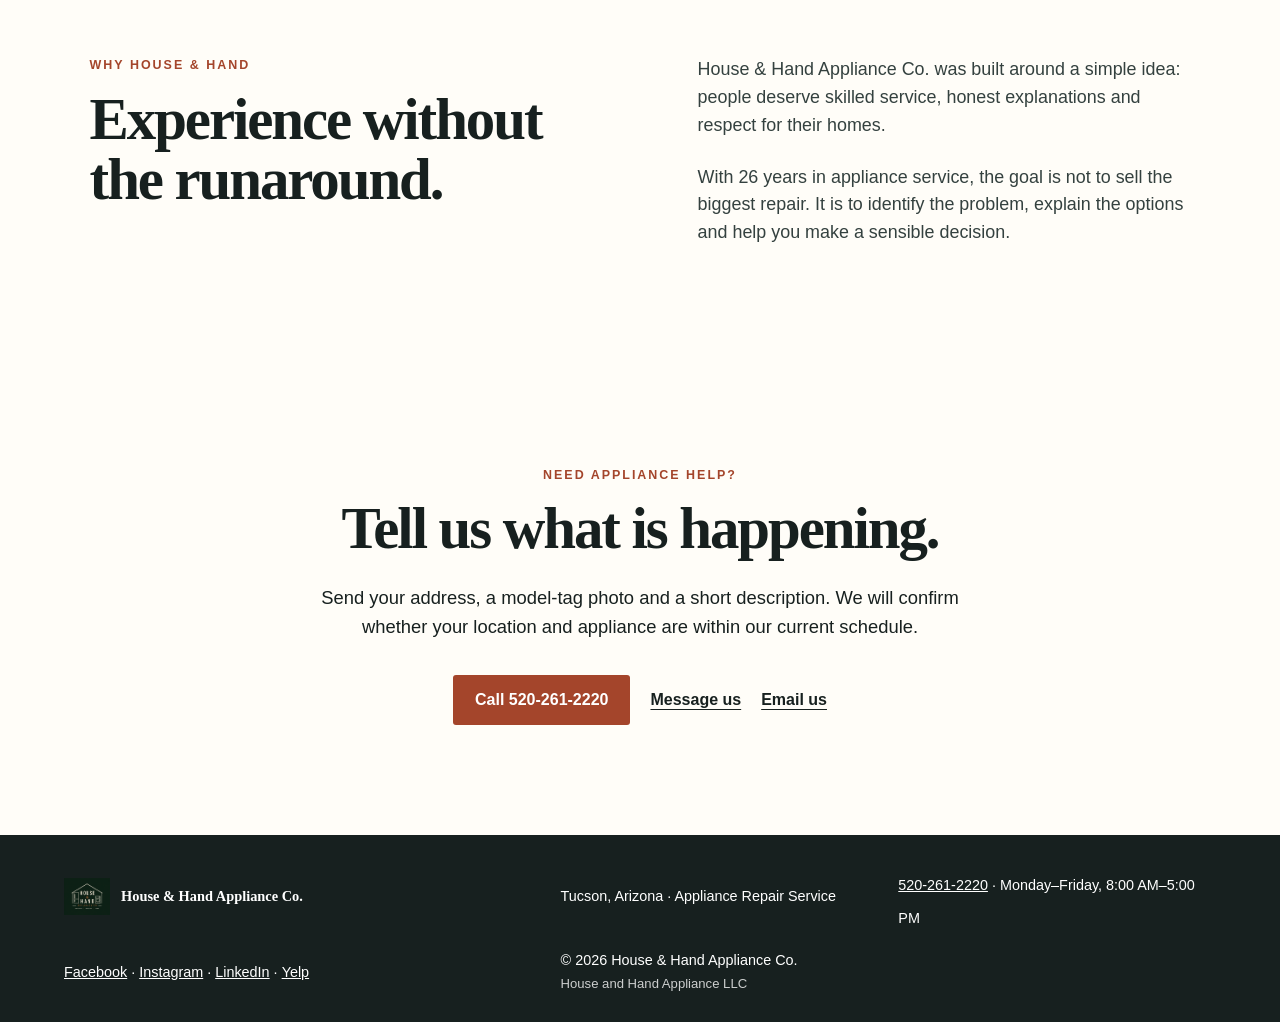
==== commit 2cebe0af: "Add analytics and optimize website performance Add privacy-conscious GA4 contact tracking, optimized" ====
--- a/index.html
+++ b/index.html
@@ -1 +1,75 @@
-<!doctype html><html lang="en"><head><meta charset="utf-8"><meta name="viewport" content="width=device-width,initial-scale=1"><title>Appliance Repair Tucson | House &amp; Hand Appliance Co.</title><link rel="stylesheet" href="styles.css"><meta name="description" content="Experienced appliance repair in Tucson, Oro Valley and Catalina Foothills. Refrigerators, washers, dryers, dishwashers, ranges and ovens."><link rel="canonical" href="https://houseandhand.github.io/house-and-hand-website/"><meta property="og:title" content="Appliance Repair Tucson | House &amp; Hand Appliance Co."><meta property="og:description" content="Experienced local appliance repair serving Tucson, Oro Valley and Catalina Foothills."><meta property="og:image" content="https://houseandhand.github.io/house-and-hand-website/assets/og.jpg"><meta property="og:url" content="https://houseandhand.github.io/house-and-hand-website/"><meta name="twitter:card" content="summary_large_image"><meta name="twitter:title" content="Appliance Repair Tucson | House &amp; Hand Appliance Co."><meta name="twitter:description" content="Experienced local appliance repair serving Tucson, Oro Valley and Catalina Foothills."><script type="application/ld+json">{"@context":"https://schema.org","@type":"LocalBusiness","name":"House & Hand Appliance Co.","url":"https://houseandhand.github.io/house-and-hand-website/","logo":"https://houseandhand.github.io/house-and-hand-website/assets/house-hand-logo.png","image":"https://houseandhand.github.io/house-and-hand-website/assets/og.jpg","email":"houseandhand520@gmail.com","telephone":"+1-520-261-2220","openingHoursSpecification":[{"@type":"OpeningHoursSpecification","dayOfWeek":["Monday","Tuesday","Wednesday","Thursday","Friday"],"opens":"08:00","closes":"17:00"}],"description":"Tucson appliance repair backed by 26 years of hands-on service experience.","areaServed":["Tucson, Arizona","Oro Valley, Arizona","Catalina Foothills, Arizona"],"sameAs":["https://www.facebook.com/profile.php?id=61593531154541","https://www.instagram.com/houseandhand520/","https://www.linkedin.com/company/143455955","https://www.yelp.com/biz/house-and-hand-appliance-tucson"],"knowsAbout":["Refrigerator repair","Washer repair","Dryer repair","Dishwasher repair","Range repair","Oven repair"]}</script><meta name="google-site-verification" content="dO9veXU7jbxrPToEfWw64ej6m-_ocq0muVxLd3n9Z7E"></head><body><main><nav class="nav"><a class="brand" href="#top"><img src="assets/house-hand-logo.png?v=20260821" alt=""><span>House &amp; Hand</span></a><a class="nav-link" href="#service">Services</a><a class="button button-small" href="tel:+15202612220">Call 520-261-2220</a></nav><section class="hero" id="top"><div class="hero-copy"><p class="eyebrow">Tucson appliance repair</p><h1>Honest answers.<br>Experienced hands.</h1><p class="lead">Dependable appliance repair backed by 26 years of hands-on service experience.</p><div class="actions"><a class="button" href="tel:+15202612220">Call 520-261-2220</a><a class="text-link" href="https://www.facebook.com/profile.php?id=61593531154541">Message to request service</a></div><p class="availability">Now scheduling in northeast Tucson, Catalina Foothills, Oro Valley and surrounding communities.</p><p class="availability">Business hours: Monday–Friday, 8:00 AM–5:00 PM.</p></div><div class="hero-mark"><img src="assets/house-hand-logo.png?v=20260821" alt="House and Hand Appliance Company logo"><div class="experience"><strong>26</strong><span>years of field experience</span></div></div></section><section class="trust-strip"><span>Locally owned</span><span>Clear communication</span><span>Respect for your home</span><span>Experienced diagnosis</span></section><section class="section" id="service"><div class="section-intro"><p class="eyebrow">How we help</p><h2>Practical service for the appliances you depend on.</h2><p>We focus on careful diagnosis and straightforward recommendations. We’ll explain the likely repair cost and your options so you can decide whether repairing the appliance makes sense.</p></div><div class="appliance-grid"><div class="appliance"><img src="assets/service/refrigerator.jpg" alt="" style="object-position:center"><div class="appliance-label"><span>01</span><h3>Refrigerators</h3></div></div><div class="appliance"><img src="assets/service/washer.jpg" alt="" style="object-position:center 38%"><div class="appliance-label"><span>02</span><h3>Washers</h3></div></div><div class="appliance"><img src="assets/service/dryer.jpg" alt="" style="object-position:center 34%"><div class="appliance-label"><span>03</span><h3>Dryers</h3></div></div><div class="appliance"><img src="assets/service/dishwasher.jpg" alt="" style="object-position:center 58%"><div class="appliance-label"><span>04</span><h3>Dishwashers</h3></div></div><div class="appliance"><img src="assets/service/range.jpg" alt="" style="object-position:center 56%"><div class="appliance-label"><span>05</span><h3>Ranges &amp; ovens</h3></div></div><div class="appliance"><img src="assets/service/other-major.jpg" alt="" style="object-position:center top"><div class="appliance-label"><span>06</span><h3>Other major appliances</h3></div></div></div><div class="brands"><p class="eyebrow">Brands we commonly service</p><p class="brand-list">Whirlpool <i>·</i> Maytag <i>·</i> KitchenAid <i>·</i> Amana <i>·</i> Frigidaire <i>·</i> Electrolux <i>·</i> Bosch <i>·</i> LG <i>·</i> Samsung <i>·</i> GE <i>·</i> GE Profile <i>·</i> Monogram</p><p class="brand-note">Additional brands may be serviced depending on the appliance, model and parts availability.</p></div></section><section class="section"><div class="section-intro"><p class="eyebrow">Tucson service area</p><h2>Local appliance repair across greater Tucson.</h2><p>Now scheduling appliance repair in Tucson, Oro Valley, Catalina Foothills and nearby communities. Service includes refrigerators, freezers, washers, dryers, dishwashers, ranges, cooktops and ovens.</p></div></section><section class="section split"><div><p class="eyebrow">Before we schedule</p><h2>Send three simple details.</h2></div><ol class="steps"><li><strong>Your service address</strong><span>So we can confirm availability and route your appointment.</span></li><li><strong>A model-tag photo</strong><span>A clear photo helps identify the exact appliance and prepare for the call.</span></li><li><strong>What the appliance is doing</strong><span>A brief description, error code, sound or symptom is helpful.</span></li></ol></section><section class="offer"><div><p class="eyebrow">Spooky savings</p><h2>$85 diagnostic</h2><p>Appliance trouble shouldn’t be scary. Schedule by November 1, 2026.</p><small>Regular diagnostic rate $110. Offer applies to diagnostic appointments scheduled through November 1, 2026. Cannot be combined with another offer.</small></div><a class="button button-light" href="tel:+15202612220">Call to schedule</a></section><section class="section testimonials" aria-labelledby="reviews-heading"><div class="section-intro"><p class="eyebrow">Customer reviews</p><h2 id="reviews-heading">What customers say.</h2><p>Real feedback from customers we’ve helped across the Tucson area.</p></div><div class="testimonial-grid"><figure class="testimonial-card"><div class="review-stars" aria-label="5 out of 5 stars">★★★★★</div><blockquote><p>“Very professional and knowledgeable, didn’t try to upsell me any unnecessary things.”</p></blockquote><figcaption><strong>Savanna H.</strong><span>Google review</span></figcaption></figure><figure class="testimonial-card"><div class="review-stars" aria-label="5 out of 5 stars">★★★★★</div><blockquote><p>“The technician came out quickly and was able to fix the washing machine issue the same day.”</p></blockquote><figcaption><strong>James G.</strong><span>Google review</span></figcaption></figure><figure class="testimonial-card"><div class="review-stars" aria-label="5 out of 5 stars">★★★★★</div><blockquote><p>“Jon came out quickly to fix our washing machine. He was able to fix it on the spot and also provide some education on different cycles, which was very helpful.”</p></blockquote><figcaption><strong>Kristen P.</strong><span>Google review</span></figcaption></figure></div><p class="reviews-link"><a class="text-link" href="https://www.google.com/maps?cid=17438835963367853135">Read our Google reviews</a></p></section><section class="section story"><div><p class="eyebrow">Why House &amp; Hand</p><h2>Experience without the runaround.</h2></div><div class="story-copy"><p>House &amp; Hand Appliance Co. was built around a simple idea: people deserve skilled service, honest explanations and respect for their homes.</p><p>With 26 years in appliance service, the goal is not to sell the biggest repair. It is to identify the problem, explain the options and help you make a sensible decision.</p></div></section><section class="cta"><p class="eyebrow">Need appliance help?</p><h2>Tell us what is happening.</h2><p>Send your address, a model-tag photo and a short description. We will confirm whether your location and appliance are within our current schedule.</p><div class="actions actions-center"><a class="button" href="tel:+15202612220">Call 520-261-2220</a><a class="text-link" href="https://www.facebook.com/profile.php?id=61593531154541">Message us</a><a class="text-link" href="mailto:houseandhand520@gmail.com">Email us</a></div></section><footer><div class="brand footer-brand"><img src="assets/house-hand-logo.png?v=20260821" alt=""><span>House &amp; Hand Appliance Co.</span></div><p>Tucson, Arizona · Appliance Repair Service</p><p><a href="tel:+15202612220">520-261-2220</a> · Monday–Friday, 8:00 AM–5:00 PM</p><p class="social-links" aria-label="Follow House &amp; Hand"><a href="https://www.facebook.com/profile.php?id=61593531154541">Facebook</a> · <a href="https://www.instagram.com/houseandhand520/">Instagram</a> · <a href="https://www.linkedin.com/company/143455955">LinkedIn</a> · <a href="https://www.yelp.com/biz/house-and-hand-appliance-tucson">Yelp</a></p><p>© 2026 House &amp; Hand Appliance Co.</p></footer></main></body></html>
+<!doctype html>
+<html lang="en">
+<head>
+  <meta charset="utf-8">
+  <meta name="viewport" content="width=device-width,initial-scale=1">
+  <title>Appliance Repair Tucson | House &amp; Hand Appliance Co.</title>
+  <link rel="stylesheet" href="styles.css">
+  <meta name="description" content="Experienced appliance repair in Tucson, Oro Valley and Catalina Foothills. Refrigerators, washers, dryers, dishwashers, ranges and ovens.">
+  <link rel="canonical" href="https://houseandhand.github.io/house-and-hand-website/">
+  <meta property="og:title" content="Appliance Repair Tucson | House &amp; Hand Appliance Co.">
+  <meta property="og:description" content="Experienced local appliance repair serving Tucson, Oro Valley and Catalina Foothills.">
+  <meta property="og:image" content="https://houseandhand.github.io/house-and-hand-website/assets/og.jpg">
+  <meta property="og:url" content="https://houseandhand.github.io/house-and-hand-website/">
+  <meta name="twitter:card" content="summary_large_image">
+  <meta name="twitter:title" content="Appliance Repair Tucson | House &amp; Hand Appliance Co.">
+  <meta name="twitter:description" content="Experienced local appliance repair serving Tucson, Oro Valley and Catalina Foothills.">
+  <script type="application/ld+json">{"@context":"https://schema.org","@type":"LocalBusiness","name":"House & Hand Appliance Co.","legalName":"House and Hand Appliance LLC","url":"https://houseandhand.github.io/house-and-hand-website/","logo":"https://houseandhand.github.io/house-and-hand-website/assets/house-hand-logo.png","image":"https://houseandhand.github.io/house-and-hand-website/assets/og.jpg","email":"houseandhand520@gmail.com","telephone":"+1-520-261-2220","openingHoursSpecification":[{"@type":"OpeningHoursSpecification","dayOfWeek":["Monday","Tuesday","Wednesday","Thursday","Friday"],"opens":"08:00","closes":"17:00"}],"description":"Tucson appliance repair backed by 26 years of hands-on service experience.","areaServed":["Tucson, Arizona","Oro Valley, Arizona","Catalina Foothills, Arizona"],"sameAs":["https://www.facebook.com/profile.php?id=61593531154541","https://www.instagram.com/houseandhand520/","https://www.linkedin.com/company/143455955","https://www.yelp.com/biz/house-and-hand-appliance-tucson"],"knowsAbout":["Refrigerator repair","Washer repair","Dryer repair","Dishwasher repair","Range repair","Oven repair"]}</script>
+  <meta name="google-site-verification" content="dO9veXU7jbxrPToEfWw64ej6m-_ocq0muVxLd3n9Z7E">
+  <script src="analytics.js" defer></script>
+</head>
+<body>
+<main>
+  <nav class="nav">
+    <a class="brand" href="#top" aria-label="House &amp; Hand home"><img src="assets/house-hand-logo.webp?v=20260923" alt="" width="420" height="336"><span>House &amp; Hand</span></a>
+    <a class="nav-link" href="#service">Services</a>
+    <a class="button button-small" href="tel:+15202612220">Call 520-261-2220</a>
+  </nav>
+  <section class="hero" id="top">
+    <div class="hero-copy">
+      <p class="eyebrow">Tucson appliance repair</p>
+      <h1>Honest answers.<br>Experienced hands.</h1>
+      <p class="lead">Dependable appliance repair backed by 26 years of hands-on service experience.</p>
+      <div class="actions"><a class="button" href="tel:+15202612220">Call 520-261-2220</a><a class="text-link" href="https://www.facebook.com/profile.php?id=61593531154541">Message to request service</a></div>
+      <p class="availability">Now scheduling in northeast Tucson, Catalina Foothills, Oro Valley and surrounding communities.</p>
+      <p class="availability">Business hours: Monday–Friday, 8:00 AM–5:00 PM.</p>
+    </div>
+    <div class="hero-mark"><img src="assets/house-hand-logo.webp?v=20260923" alt="House and Hand Appliance Company logo" width="420" height="336" fetchpriority="high"><div class="experience"><strong>26</strong><span>years of field experience</span></div></div>
+  </section>
+  <section class="trust-strip"><span>Locally owned</span><span>Clear communication</span><span>Respect for your home</span><span>Experienced diagnosis</span></section>
+  <section class="section" id="service">
+    <div class="section-intro"><p class="eyebrow">How we help</p><h2>Practical service for the appliances you depend on.</h2><p>We focus on careful diagnosis and straightforward recommendations. We’ll explain the likely repair cost and your options so you can decide whether repairing the appliance makes sense.</p></div>
+    <div class="appliance-grid">
+      <div class="appliance"><img src="assets/service/refrigerator.webp" alt="" width="1000" height="1333" loading="lazy" decoding="async" style="object-position:center"><div class="appliance-label"><span>01</span><h3>Refrigerators</h3></div></div>
+      <div class="appliance"><img src="assets/service/washer.webp" alt="" width="1000" height="1333" loading="lazy" decoding="async" style="object-position:center 38%"><div class="appliance-label"><span>02</span><h3>Washers</h3></div></div>
+      <div class="appliance"><img src="assets/service/dryer.webp" alt="" width="1000" height="1333" loading="lazy" decoding="async" style="object-position:center 34%"><div class="appliance-label"><span>03</span><h3>Dryers</h3></div></div>
+      <div class="appliance"><img src="assets/service/dishwasher.webp" alt="" width="1000" height="1333" loading="lazy" decoding="async" style="object-position:center 58%"><div class="appliance-label"><span>04</span><h3>Dishwashers</h3></div></div>
+      <div class="appliance"><img src="assets/service/range.webp" alt="" width="1000" height="1333" loading="lazy" decoding="async" style="object-position:center 56%"><div class="appliance-label"><span>05</span><h3>Ranges &amp; ovens</h3></div></div>
+      <div class="appliance"><img src="assets/service/other-major.webp" alt="" width="1000" height="1333" loading="lazy" decoding="async" style="object-position:center top"><div class="appliance-label"><span>06</span><h3>Other major appliances</h3></div></div>
+    </div>
+    <div class="brands"><p class="eyebrow">Brands we commonly service</p><p class="brand-list">Whirlpool <i>·</i> Maytag <i>·</i> KitchenAid <i>·</i> Amana <i>·</i> Frigidaire <i>·</i> Electrolux <i>·</i> Bosch <i>·</i> LG <i>·</i> Samsung <i>·</i> GE <i>·</i> GE Profile <i>·</i> Monogram</p><p class="brand-note">Additional brands may be serviced depending on the appliance, model and parts availability.</p></div>
+  </section>
+  <section class="section"><div class="section-intro"><p class="eyebrow">Tucson service area</p><h2>Local appliance repair across greater Tucson.</h2><p>Now scheduling appliance repair in Tucson, Oro Valley, Catalina Foothills and nearby communities. Service includes refrigerators, freezers, washers, dryers, dishwashers, ranges, cooktops and ovens.</p></div></section>
+  <section class="section split"><div><p class="eyebrow">Before we schedule</p><h2>Send three simple details.</h2></div><ol class="steps"><li><strong>Your service address</strong><span>So we can confirm availability and route your appointment.</span></li><li><strong>A model-tag photo</strong><span>A clear photo helps identify the exact appliance and prepare for the call.</span></li><li><strong>What the appliance is doing</strong><span>A brief description, error code, sound or symptom is helpful.</span></li></ol></section>
+  <section class="offer"><div><p class="eyebrow">Spooky savings</p><h2>$85 diagnostic</h2><p>Appliance trouble shouldn’t be scary. Schedule by November 1, 2026.</p><small>Regular diagnostic rate $110. Offer applies to diagnostic appointments scheduled through November 1, 2026. Cannot be combined with another offer.</small></div><a class="button button-light" href="tel:+15202612220">Call to schedule</a></section>
+  <section class="section testimonials" aria-labelledby="reviews-heading">
+    <div class="section-intro"><p class="eyebrow">Customer reviews</p><h2 id="reviews-heading">What customers say.</h2><p>Real feedback from customers we’ve helped across the Tucson area.</p></div>
+    <div class="testimonial-grid">
+      <figure class="testimonial-card"><div class="review-stars" aria-label="5 out of 5 stars">★★★★★</div><blockquote><p>“Very professional and knowledgeable, didn’t try to upsell me any unnecessary things.”</p></blockquote><figcaption><strong>Savanna H.</strong><span>Google review</span></figcaption></figure>
+      <figure class="testimonial-card"><div class="review-stars" aria-label="5 out of 5 stars">★★★★★</div><blockquote><p>“The technician came out quickly and was able to fix the washing machine issue the same day.”</p></blockquote><figcaption><strong>James G.</strong><span>Google review</span></figcaption></figure>
+      <figure class="testimonial-card"><div class="review-stars" aria-label="5 out of 5 stars">★★★★★</div><blockquote><p>“Jon came out quickly to fix our washing machine. He was able to fix it on the spot and also provide some education on different cycles, which was very helpful.”</p></blockquote><figcaption><strong>Kristen P.</strong><span>Google review</span></figcaption></figure>
+    </div>
+    <p class="reviews-link"><a class="text-link" href="https://www.google.com/maps?cid=17438835963367853135">Read our Google reviews</a></p>
+  </section>
+  <section class="section story"><div><p class="eyebrow">Why House &amp; Hand</p><h2>Experience without the runaround.</h2></div><div class="story-copy"><p>House &amp; Hand Appliance Co. was built around a simple idea: people deserve skilled service, honest explanations and respect for their homes.</p><p>With 26 years in appliance service, the goal is not to sell the biggest repair. It is to identify the problem, explain the options and help you make a sensible decision.</p></div></section>
+  <section class="cta"><p class="eyebrow">Need appliance help?</p><h2>Tell us what is happening.</h2><p>Send your address, a model-tag photo and a short description. We will confirm whether your location and appliance are within our current schedule.</p><div class="actions actions-center"><a class="button" href="tel:+15202612220">Call 520-261-2220</a><a class="text-link" href="https://www.facebook.com/profile.php?id=61593531154541">Message us</a><a class="text-link" href="mailto:houseandhand520@gmail.com">Email us</a></div></section>
+  <footer>
+    <div class="brand footer-brand"><img src="assets/house-hand-logo.webp?v=20260923" alt="" width="420" height="336" loading="lazy" decoding="async"><span>House &amp; Hand Appliance Co.</span></div>
+    <p>Tucson, Arizona · Appliance Repair Service</p>
+    <p><a href="tel:+15202612220">520-261-2220</a> · Monday–Friday, 8:00 AM–5:00 PM</p>
+    <p class="social-links" aria-label="Follow House &amp; Hand"><a href="https://www.facebook.com/profile.php?id=61593531154541">Facebook</a> · <a href="https://www.instagram.com/houseandhand520/">Instagram</a> · <a href="https://www.linkedin.com/company/143455955">LinkedIn</a> · <a href="https://www.yelp.com/biz/house-and-hand-appliance-tucson">Yelp</a></p>
+    <p>© 2026 House &amp; Hand Appliance Co.<br><span class="legal-name">House and Hand Appliance LLC</span></p>
+  </footer>
+</main>
+</body>
+</html>
--- a/styles.css
+++ b/styles.css
@@ -1,77 +1,79 @@
-:root { --ink:#17201f; --cream:#f6f0e5; --paper:#fffdf8; --rust:#a4452b; --rust-dark:#7d2f1d; --sage:#567068; --line:#d9d1c4; }
-* { box-sizing:border-box; }
-html { scroll-behavior:smooth; }
-body { margin:0; background:var(--paper); color:var(--ink); font-family:Arial,Helvetica,sans-serif; line-height:1.55; }
-a { color:inherit; }
-.nav { min-height:78px; display:flex; align-items:center; gap:26px; padding:12px clamp(20px,5vw,72px); border-bottom:1px solid var(--line); }
-.brand { display:flex; align-items:center; gap:11px; text-decoration:none; font-family:Georgia,serif; font-weight:700; margin-right:auto; }
-.brand img { width:46px; height:46px; object-fit:contain; }
-.nav-link { text-decoration:none; font-weight:700; }
-.button { display:inline-flex; align-items:center; justify-content:center; min-height:50px; padding:12px 22px; background:var(--rust); color:white; text-decoration:none; font-weight:700; border-radius:3px; transition:background .2s ease,transform .2s ease; }
-.button:hover { background:var(--rust-dark); transform:translateY(-1px); }
-.button-small { min-height:42px; padding:9px 16px; }
-.hero { min-height:640px; display:grid; grid-template-columns:minmax(0,1.1fr) minmax(320px,.9fr); background:var(--cream); }
-.hero-copy { padding:clamp(64px,9vw,128px) clamp(24px,7vw,104px); align-self:center; }
-.eyebrow { margin:0 0 14px; color:var(--rust); text-transform:uppercase; letter-spacing:.16em; font-size:.78rem; font-weight:800; }
-h1,h2,h3,p { margin-top:0; }
-h1,h2 { font-family:Georgia,'Times New Roman',serif; line-height:1.03; letter-spacing:-.035em; }
-h1 { font-size:clamp(3.25rem,7vw,6.4rem); margin-bottom:26px; max-width:850px; }
-h2 { font-size:clamp(2.4rem,4.6vw,4.6rem); margin-bottom:24px; }
-h3 { font-family:Georgia,serif; font-size:1.35rem; }
-.lead { font-size:clamp(1.15rem,2vw,1.4rem); max-width:650px; }
-.actions { display:flex; gap:20px; align-items:center; flex-wrap:wrap; margin-top:34px; }
+:root { --ink:#17201f; --cream:#f6f0e5; --paper:#fffdf8; --rust:#a4452b; --rust-dark:#7d2f1d; --sage:#567068; --line:#d9d1c4; }
+* { box-sizing:border-box; }
+html { scroll-behavior:smooth; }
+body { margin:0; background:var(--paper); color:var(--ink); font-family:Arial,Helvetica,sans-serif; line-height:1.55; }
+a { color:inherit; }
+.nav { min-height:78px; display:flex; align-items:center; gap:26px; padding:12px clamp(20px,5vw,72px); border-bottom:1px solid var(--line); }
+.brand { display:flex; align-items:center; gap:11px; text-decoration:none; font-family:Georgia,serif; font-weight:700; margin-right:auto; }
+.brand img { width:46px; height:46px; object-fit:contain; }
+.nav-link { text-decoration:none; font-weight:700; }
+.button { display:inline-flex; align-items:center; justify-content:center; min-height:50px; padding:12px 22px; background:var(--rust); color:white; text-decoration:none; font-weight:700; border-radius:3px; transition:background .2s ease,transform .2s ease; }
+.button:hover { background:var(--rust-dark); transform:translateY(-1px); }
+.button-small { min-height:42px; padding:9px 16px; }
+.hero { min-height:640px; display:grid; grid-template-columns:minmax(0,1.1fr) minmax(320px,.9fr); background:var(--cream); }
+.hero-copy { padding:clamp(64px,9vw,128px) clamp(24px,7vw,104px); align-self:center; }
+.eyebrow { margin:0 0 14px; color:var(--rust); text-transform:uppercase; letter-spacing:.16em; font-size:.78rem; font-weight:800; }
+h1,h2,h3,p { margin-top:0; }
+h1,h2 { font-family:Georgia,'Times New Roman',serif; line-height:1.03; letter-spacing:-.035em; }
+h1 { font-size:clamp(3.25rem,7vw,6.4rem); margin-bottom:26px; max-width:850px; }
+h2 { font-size:clamp(2.4rem,4.6vw,4.6rem); margin-bottom:24px; }
+h3 { font-family:Georgia,serif; font-size:1.35rem; }
+.lead { font-size:clamp(1.15rem,2vw,1.4rem); max-width:650px; }
+.actions { display:flex; gap:20px; align-items:center; flex-wrap:wrap; margin-top:34px; }
 .text-link { font-weight:700; text-underline-offset:4px; }
-.availability { margin:30px 0 0; max-width:620px; color:var(--sage); font-weight:700; }
-.hero-mark { background:var(--sage); color:white; display:flex; flex-direction:column; align-items:center; justify-content:center; padding:48px; }
-.hero-mark>img { width:min(330px,75%); filter:drop-shadow(0 18px 28px rgba(0,0,0,.18)); }
-.experience { margin-top:34px; display:flex; align-items:center; gap:14px; border-top:1px solid rgba(255,255,255,.45); padding-top:22px; }
-.experience strong { font-family:Georgia,serif; font-size:3.3rem; line-height:1; }
-.experience span { max-width:130px; line-height:1.2; }
-.trust-strip { display:grid; grid-template-columns:repeat(4,1fr); border-top:1px solid var(--line); border-bottom:1px solid var(--line); }
-.trust-strip span { padding:20px; text-align:center; font-weight:700; border-right:1px solid var(--line); }
-.trust-strip span:last-child { border-right:0; }
-.section { padding:clamp(72px,9vw,130px) clamp(24px,7vw,104px); }
-.section-intro { max-width:850px; }
-.section-intro>p:last-child,.story-copy { font-size:1.12rem; color:#34413f; }
-.appliance-grid { display:grid; grid-template-columns:repeat(3,1fr); margin-top:58px; border-top:1px solid var(--line); border-left:1px solid var(--line); }
-.appliance { min-height:310px; position:relative; overflow:hidden; border-right:1px solid var(--line); border-bottom:1px solid var(--line); background:var(--cream); }
-.appliance>img { width:100%; height:230px; display:block; object-fit:cover; filter:saturate(.78) contrast(.94); transition:transform .35s ease,filter .35s ease; }
-.appliance:hover>img { transform:scale(1.025); filter:saturate(.92) contrast(.98); }
-.appliance-label { display:flex; align-items:baseline; gap:18px; padding:22px 24px 25px; background:#fff; }
-.appliance span { color:var(--rust); font-size:.8rem; font-weight:800; }
-.appliance h3 { margin:0; }
-.brands { margin-top:48px; padding:32px 0 0; border-top:1px solid var(--line); text-align:center; }
-.brand-list { max-width:980px; margin:18px auto 12px; color:var(--ink); font-family:var(--font-serif); font-size:clamp(1.2rem,2.1vw,1.65rem); line-height:1.8; }
-.brand-list i { padding:0 .25em; color:var(--rust); font-style:normal; }
-.brand-note { margin:0; color:#5b6765; font-size:.92rem; }
-.split { display:grid; grid-template-columns:.9fr 1.1fr; gap:9vw; background:var(--cream); }
-.steps { list-style:none; padding:0; margin:0; }
-.steps li { display:grid; grid-template-columns:minmax(170px,.55fr) 1fr; gap:24px; padding:24px 0; border-top:1px solid var(--line); }
-.steps li:last-child { border-bottom:1px solid var(--line); }
-.steps span { color:#44514f; }
-.offer { margin:0 clamp(24px,7vw,104px); padding:clamp(36px,5vw,70px); display:flex; justify-content:space-between; align-items:center; gap:40px; background:var(--rust); color:white; }
-.offer .eyebrow { color:#ffd8c8; }
-.offer h2 { margin-bottom:10px; }
-.offer p { font-size:1.15rem; }
-.offer small { display:block; max-width:760px; opacity:.82; }
-.button-light { background:white; color:var(--rust-dark); flex:0 0 auto; }
-.button-light:hover { background:var(--cream); }
-.testimonials { background:var(--cream); }
-.testimonial-grid { display:grid; grid-template-columns:repeat(3,minmax(0,1fr)); gap:22px; margin-top:50px; }
-.testimonial-card { display:flex; flex-direction:column; min-height:310px; margin:0; padding:34px; background:var(--paper); border:1px solid var(--line); border-top:4px solid var(--rust); box-shadow:0 12px 30px rgba(23,32,31,.06); }
-.review-stars { color:var(--rust); font-size:1.15rem; letter-spacing:.14em; }
-.testimonial-card blockquote { margin:26px 0 30px; }
-.testimonial-card blockquote p { margin:0; font-family:Georgia,'Times New Roman',serif; font-size:clamp(1.22rem,1.7vw,1.48rem); line-height:1.42; }
-.testimonial-card figcaption { display:flex; flex-direction:column; gap:2px; margin-top:auto; padding-top:20px; border-top:1px solid var(--line); }
-.testimonial-card figcaption span { color:var(--sage); font-size:.85rem; font-weight:700; text-transform:uppercase; letter-spacing:.1em; }
-.reviews-link { margin:34px 0 0; }
-.story { display:grid; grid-template-columns:1fr 1fr; gap:9vw; }
-.story-copy p { margin-bottom:24px; }
-.cta { text-align:center; max-width:920px; margin:0 auto; padding:80px 24px 110px; }
-.cta>p:not(.eyebrow) { font-size:1.15rem; max-width:700px; margin-left:auto; margin-right:auto; }
-.actions-center { justify-content:center; }
-footer { display:grid; grid-template-columns:1.5fr 1fr 1fr; gap:20px; align-items:center; padding:28px clamp(20px,5vw,72px); background:var(--ink); color:white; font-size:.9rem; }
-footer p { margin:0; }
+.nav-link,.text-link,footer a { display:inline-flex; align-items:center; min-height:44px; }
+.availability { margin:30px 0 0; max-width:620px; color:var(--sage); font-weight:700; }
+.hero-mark { background:var(--sage); color:white; display:flex; flex-direction:column; align-items:center; justify-content:center; padding:48px; }
+.hero-mark>img { width:min(330px,75%); filter:drop-shadow(0 18px 28px rgba(0,0,0,.18)); }
+.experience { margin-top:34px; display:flex; align-items:center; gap:14px; border-top:1px solid rgba(255,255,255,.45); padding-top:22px; }
+.experience strong { font-family:Georgia,serif; font-size:3.3rem; line-height:1; }
+.experience span { max-width:130px; line-height:1.2; }
+.trust-strip { display:grid; grid-template-columns:repeat(4,1fr); border-top:1px solid var(--line); border-bottom:1px solid var(--line); }
+.trust-strip span { padding:20px; text-align:center; font-weight:700; border-right:1px solid var(--line); }
+.trust-strip span:last-child { border-right:0; }
+.section { padding:clamp(72px,9vw,130px) clamp(24px,7vw,104px); }
+.section-intro { max-width:850px; }
+.section-intro>p:last-child,.story-copy { font-size:1.12rem; color:#34413f; }
+.appliance-grid { display:grid; grid-template-columns:repeat(3,1fr); margin-top:58px; border-top:1px solid var(--line); border-left:1px solid var(--line); }
+.appliance { min-height:310px; position:relative; overflow:hidden; border-right:1px solid var(--line); border-bottom:1px solid var(--line); background:var(--cream); }
+.appliance>img { width:100%; height:230px; display:block; object-fit:cover; filter:saturate(.78) contrast(.94); transition:transform .35s ease,filter .35s ease; }
+.appliance:hover>img { transform:scale(1.025); filter:saturate(.92) contrast(.98); }
+.appliance-label { display:flex; align-items:baseline; gap:18px; padding:22px 24px 25px; background:#fff; }
+.appliance span { color:var(--rust); font-size:.8rem; font-weight:800; }
+.appliance h3 { margin:0; }
+.brands { margin-top:48px; padding:32px 0 0; border-top:1px solid var(--line); text-align:center; }
+.brand-list { max-width:980px; margin:18px auto 12px; color:var(--ink); font-family:var(--font-serif); font-size:clamp(1.2rem,2.1vw,1.65rem); line-height:1.8; }
+.brand-list i { padding:0 .25em; color:var(--rust); font-style:normal; }
+.brand-note { margin:0; color:#5b6765; font-size:.92rem; }
+.split { display:grid; grid-template-columns:.9fr 1.1fr; gap:9vw; background:var(--cream); }
+.steps { list-style:none; padding:0; margin:0; }
+.steps li { display:grid; grid-template-columns:minmax(170px,.55fr) 1fr; gap:24px; padding:24px 0; border-top:1px solid var(--line); }
+.steps li:last-child { border-bottom:1px solid var(--line); }
+.steps span { color:#44514f; }
+.offer { margin:0 clamp(24px,7vw,104px); padding:clamp(36px,5vw,70px); display:flex; justify-content:space-between; align-items:center; gap:40px; background:var(--rust); color:white; }
+.offer .eyebrow { color:#ffd8c8; }
+.offer h2 { margin-bottom:10px; }
+.offer p { font-size:1.15rem; }
+.offer small { display:block; max-width:760px; opacity:.82; }
+.button-light { background:white; color:var(--rust-dark); flex:0 0 auto; }
+.button-light:hover { background:var(--cream); }
+.testimonials { background:var(--cream); }
+.testimonial-grid { display:grid; grid-template-columns:repeat(3,minmax(0,1fr)); gap:22px; margin-top:50px; }
+.testimonial-card { display:flex; flex-direction:column; min-height:310px; margin:0; padding:34px; background:var(--paper); border:1px solid var(--line); border-top:4px solid var(--rust); box-shadow:0 12px 30px rgba(23,32,31,.06); }
+.review-stars { color:var(--rust); font-size:1.15rem; letter-spacing:.14em; }
+.testimonial-card blockquote { margin:26px 0 30px; }
+.testimonial-card blockquote p { margin:0; font-family:Georgia,'Times New Roman',serif; font-size:clamp(1.22rem,1.7vw,1.48rem); line-height:1.42; }
+.testimonial-card figcaption { display:flex; flex-direction:column; gap:2px; margin-top:auto; padding-top:20px; border-top:1px solid var(--line); }
+.testimonial-card figcaption span { color:var(--sage); font-size:.85rem; font-weight:700; text-transform:uppercase; letter-spacing:.1em; }
+.reviews-link { margin:34px 0 0; }
+.story { display:grid; grid-template-columns:1fr 1fr; gap:9vw; }
+.story-copy p { margin-bottom:24px; }
+.cta { text-align:center; max-width:920px; margin:0 auto; padding:80px 24px 110px; }
+.cta>p:not(.eyebrow) { font-size:1.15rem; max-width:700px; margin-left:auto; margin-right:auto; }
+.actions-center { justify-content:center; }
+footer { display:grid; grid-template-columns:1.5fr 1fr 1fr; gap:20px; align-items:center; padding:28px clamp(20px,5vw,72px); background:var(--ink); color:white; font-size:.9rem; }
+footer p { margin:0; }
 .footer-brand { margin:0; }
-@media (max-width:800px) { .nav-link{display:none}.hero{grid-template-columns:1fr}.hero-mark{min-height:420px}.trust-strip{grid-template-columns:1fr 1fr}.trust-strip span:nth-child(2){border-right:0}.appliance-grid{grid-template-columns:1fr 1fr}.split,.story{grid-template-columns:1fr;gap:36px}.offer{align-items:flex-start;flex-direction:column}.testimonial-grid{grid-template-columns:1fr}.testimonial-card{min-height:0}footer{grid-template-columns:1fr;text-align:center}.footer-brand{justify-content:center} }
-@media (max-width:520px) { .nav{gap:10px}.brand span{display:none}.button-small{font-size:.9rem}.hero-copy{padding-top:58px;padding-bottom:64px}h1{font-size:3.25rem}.hero-mark{min-height:340px}.trust-strip,.appliance-grid{grid-template-columns:1fr}.trust-strip span{border-right:0}.appliance{min-height:0}.appliance>img{height:220px}.steps li{grid-template-columns:1fr;gap:4px}.offer{margin:0}.testimonial-card{padding:28px} }
+.legal-name { opacity:.78; font-size:.82rem; }
+@media (max-width:800px) { .nav-link{display:none}.hero{grid-template-columns:1fr}.hero-mark{min-height:420px}.trust-strip{grid-template-columns:1fr 1fr}.trust-strip span:nth-child(2){border-right:0}.appliance-grid{grid-template-columns:1fr 1fr}.split,.story{grid-template-columns:1fr;gap:36px}.offer{align-items:flex-start;flex-direction:column}.testimonial-grid{grid-template-columns:1fr}.testimonial-card{min-height:0}footer{grid-template-columns:1fr;text-align:center}.footer-brand{justify-content:center} }
+@media (max-width:520px) { .nav{gap:10px}.brand span{display:none}.button-small{font-size:.9rem}.hero-copy{padding-top:58px;padding-bottom:64px}h1{font-size:3.25rem}.hero-mark{min-height:340px}.trust-strip,.appliance-grid{grid-template-columns:1fr}.trust-strip span{border-right:0}.appliance{min-height:0}.appliance>img{height:220px}.steps li{grid-template-columns:1fr;gap:4px}.offer{margin:0}.testimonial-card{padding:28px} }
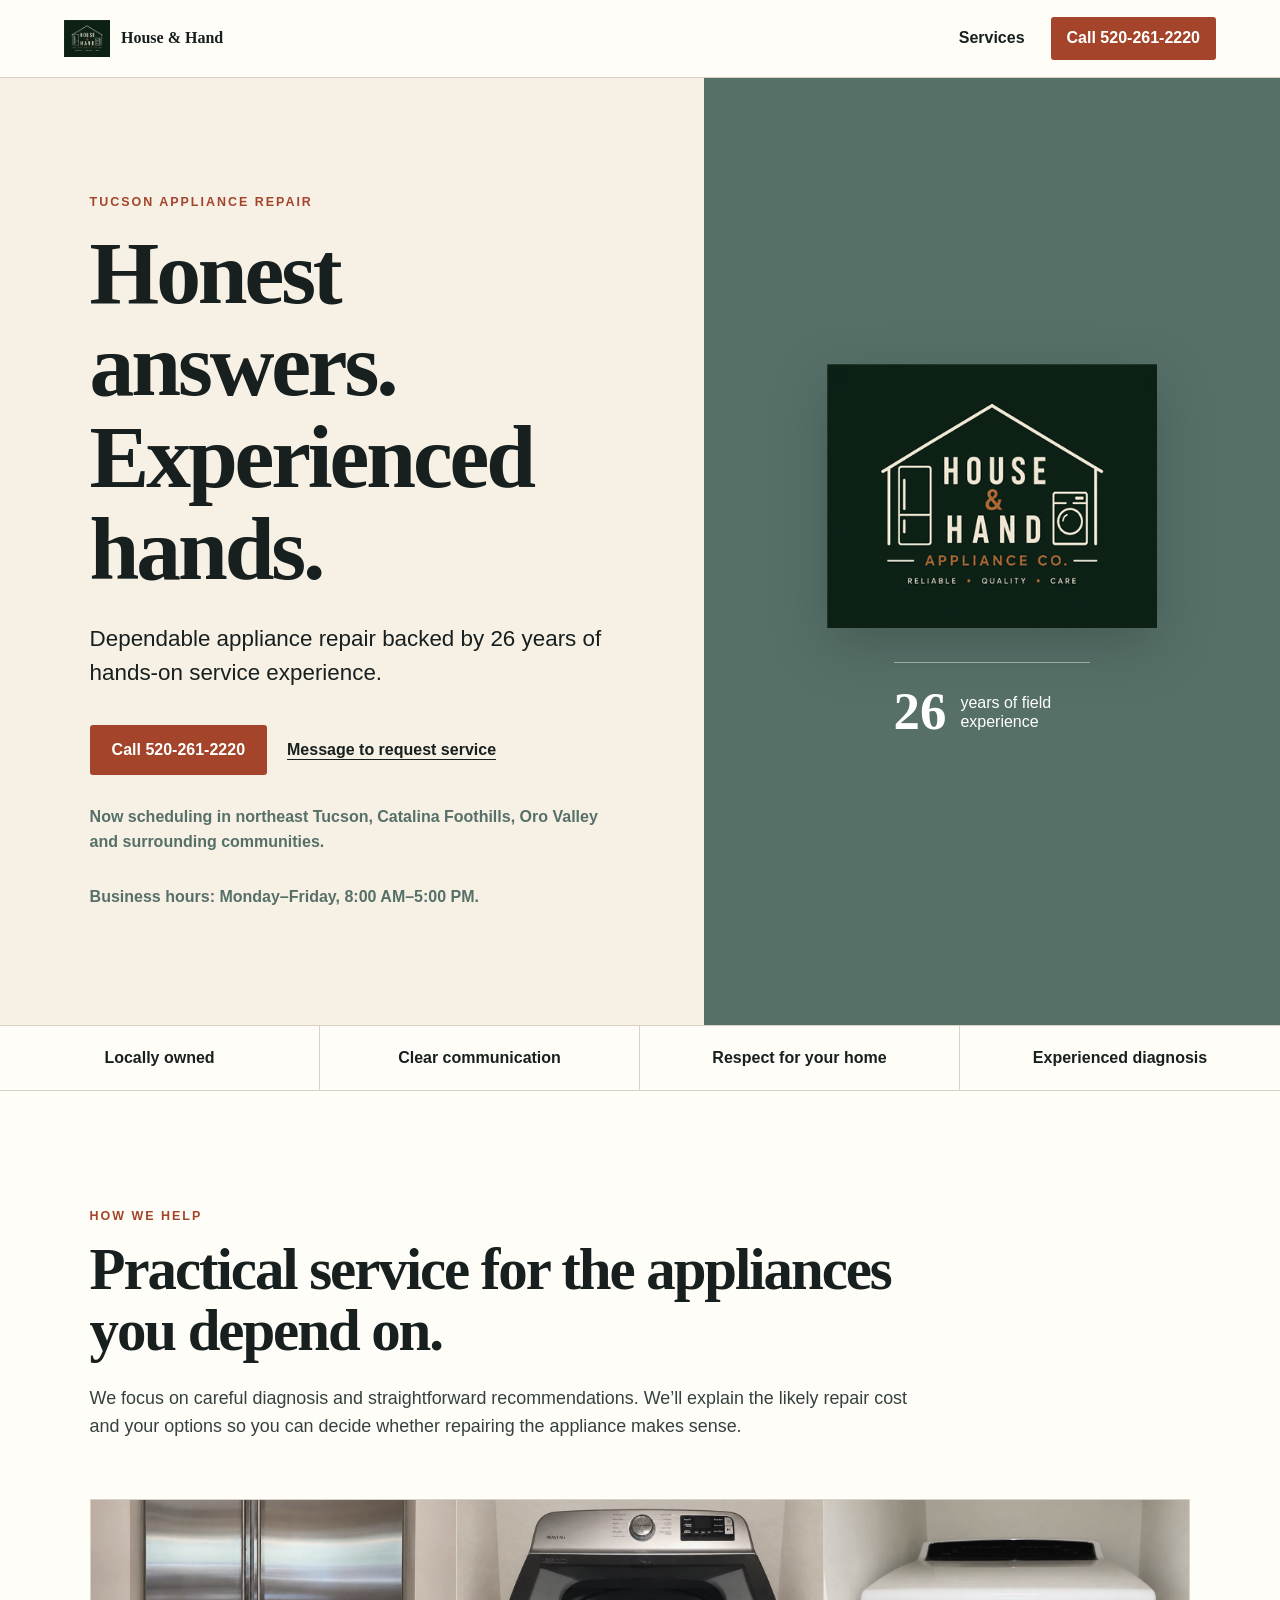
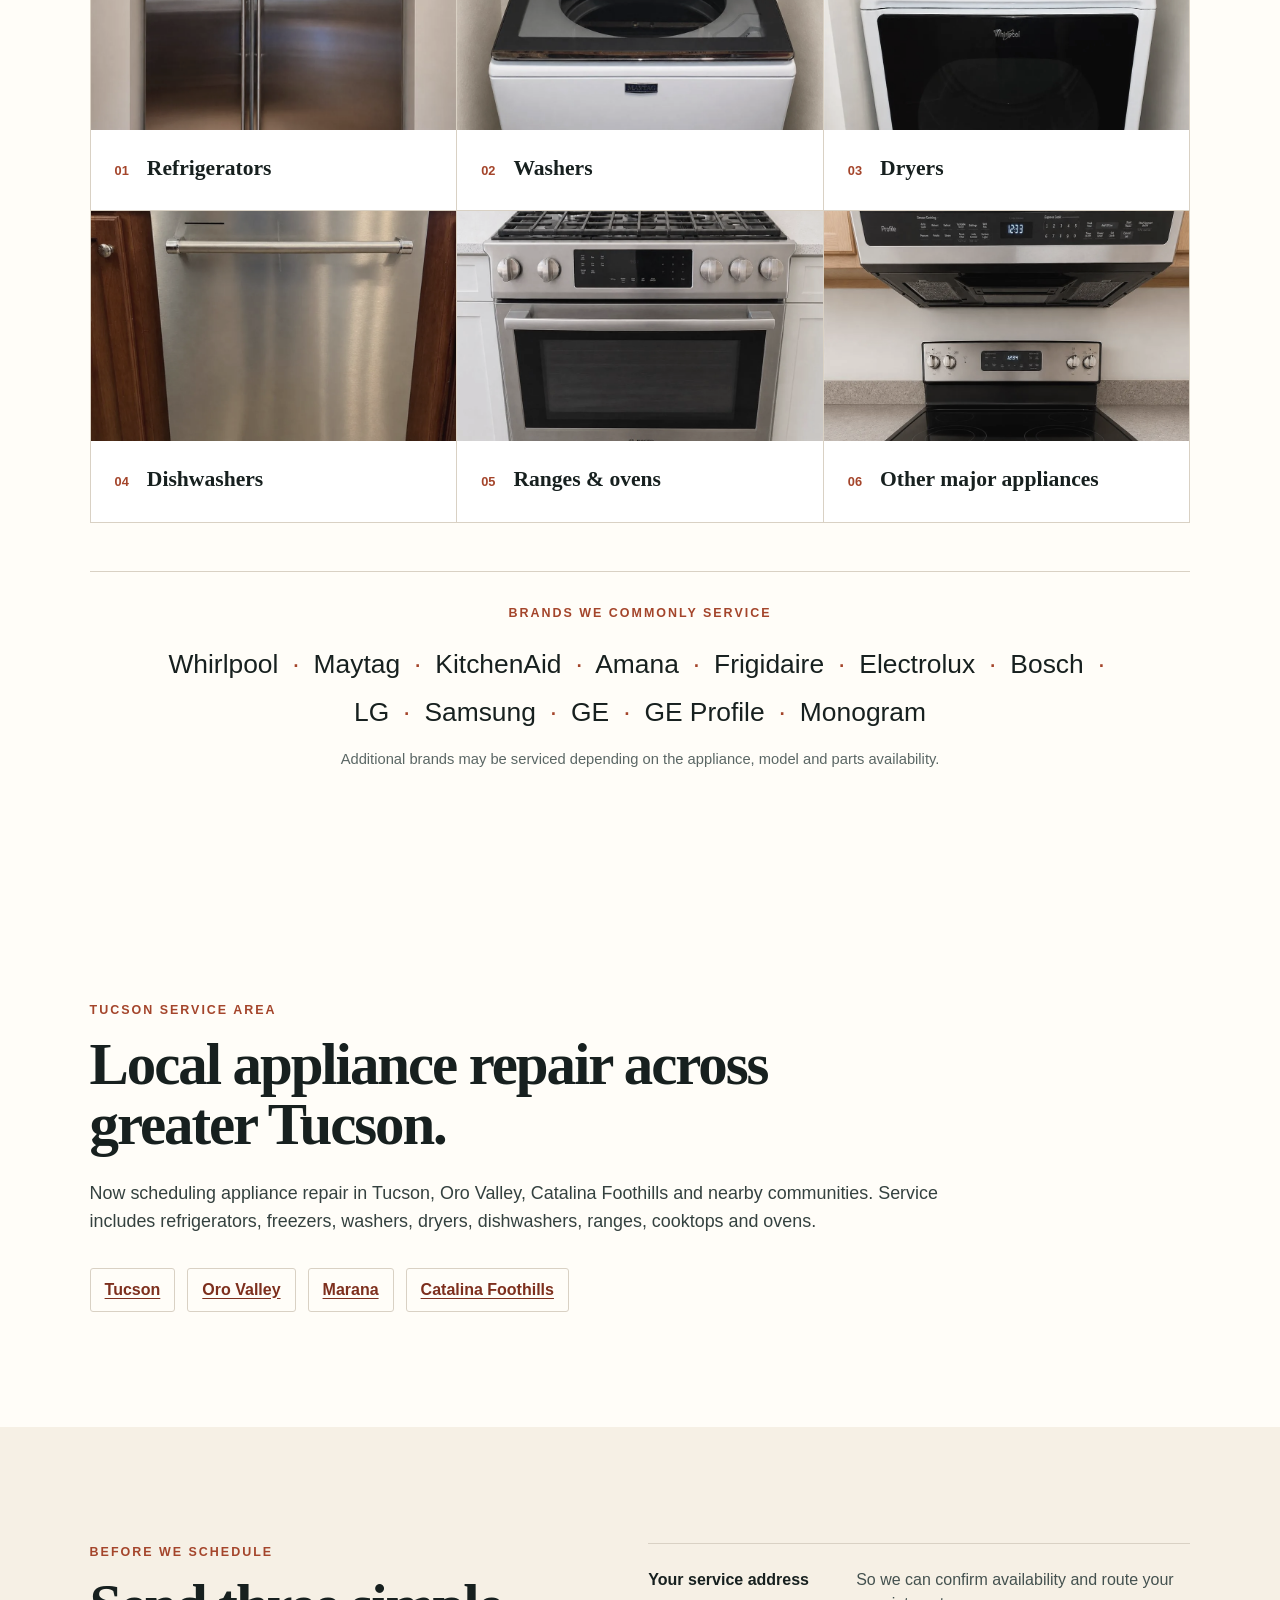
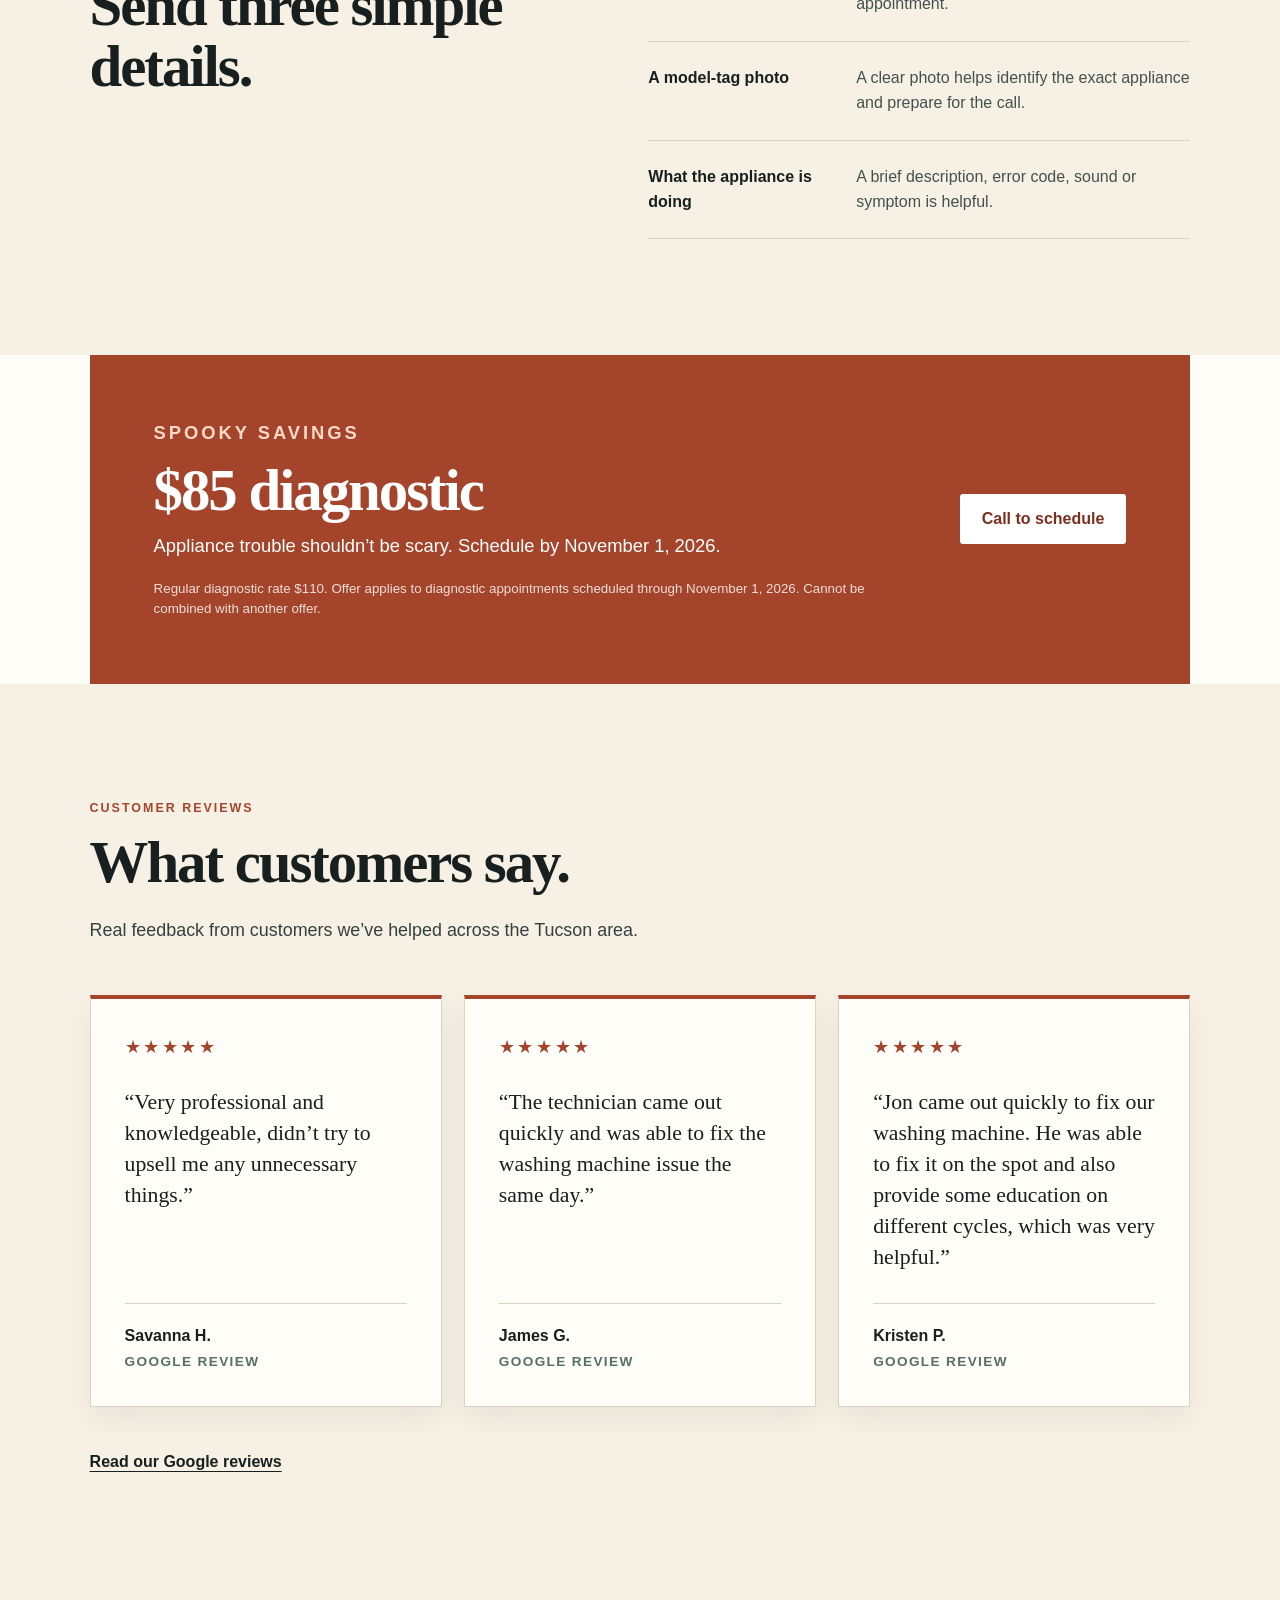
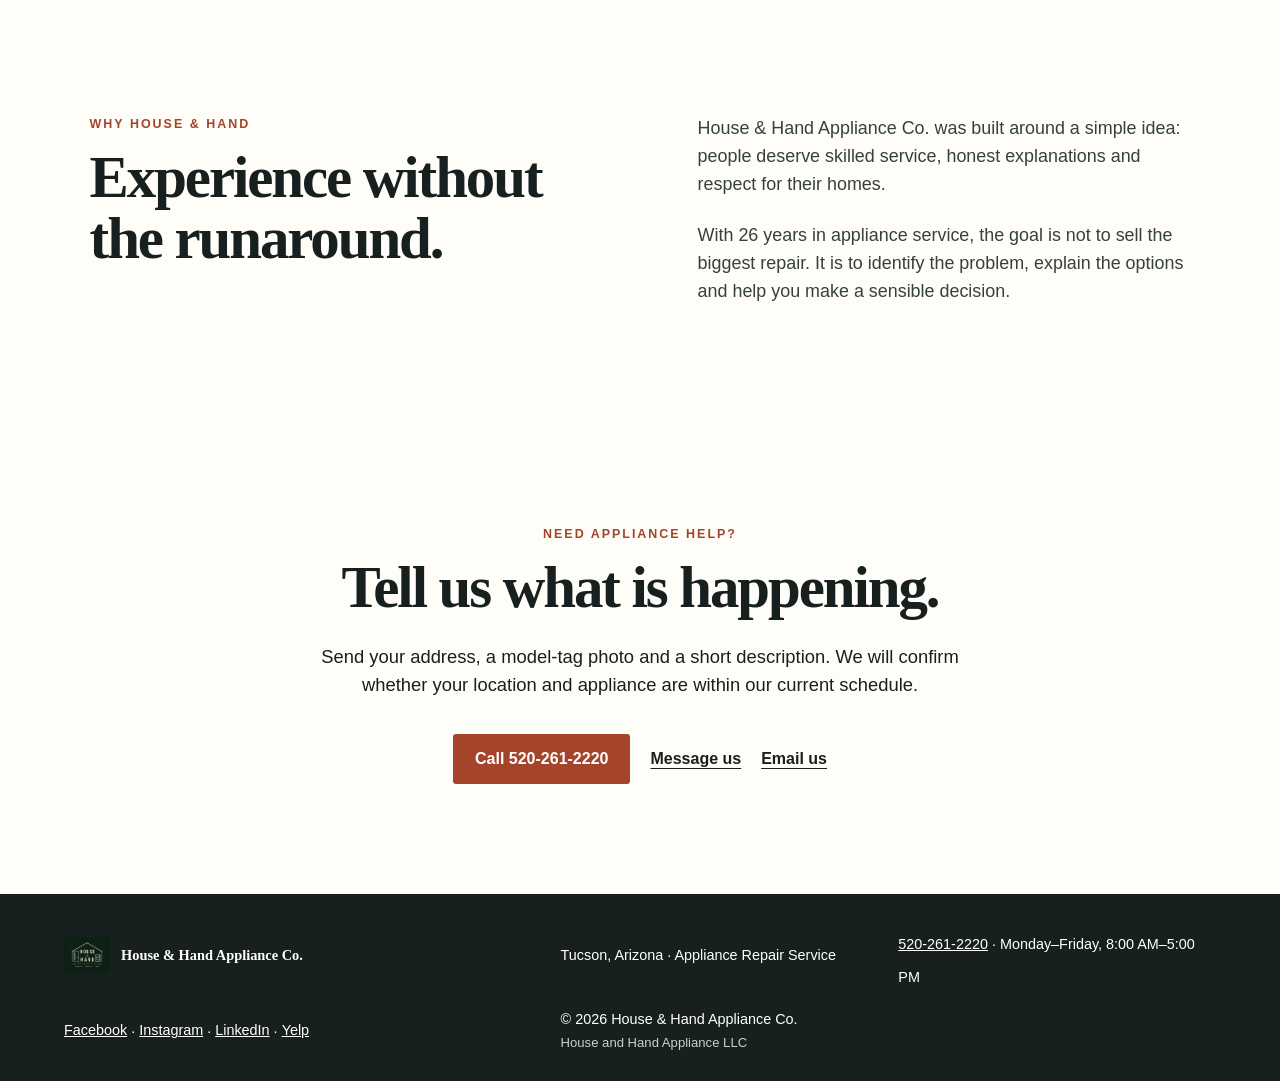
==== commit 26cb3f89: "Link homepage to local service pages Updated structured data script for LocalBusiness and added new " ====
--- a/index.html
+++ b/index.html
@@ -14,7 +14,7 @@
   <meta name="twitter:card" content="summary_large_image">
   <meta name="twitter:title" content="Appliance Repair Tucson | House &amp; Hand Appliance Co.">
   <meta name="twitter:description" content="Experienced local appliance repair serving Tucson, Oro Valley and Catalina Foothills.">
-  <script type="application/ld+json">{"@context":"https://schema.org","@type":"LocalBusiness","name":"House & Hand Appliance Co.","legalName":"House and Hand Appliance LLC","url":"https://houseandhand.github.io/house-and-hand-website/","logo":"https://houseandhand.github.io/house-and-hand-website/assets/house-hand-logo.png","image":"https://houseandhand.github.io/house-and-hand-website/assets/og.jpg","email":"houseandhand520@gmail.com","telephone":"+1-520-261-2220","openingHoursSpecification":[{"@type":"OpeningHoursSpecification","dayOfWeek":["Monday","Tuesday","Wednesday","Thursday","Friday"],"opens":"08:00","closes":"17:00"}],"description":"Tucson appliance repair backed by 26 years of hands-on service experience.","areaServed":["Tucson, Arizona","Oro Valley, Arizona","Catalina Foothills, Arizona"],"sameAs":["https://www.facebook.com/profile.php?id=61593531154541","https://www.instagram.com/houseandhand520/","https://www.linkedin.com/company/143455955","https://www.yelp.com/biz/house-and-hand-appliance-tucson"],"knowsAbout":["Refrigerator repair","Washer repair","Dryer repair","Dishwasher repair","Range repair","Oven repair"]}</script>
+  <script type="application/ld+json">{"@context":"https://schema.org","@type":"LocalBusiness","name":"House & Hand Appliance Co.","legalName":"House and Hand Appliance LLC","url":"https://houseandhand.github.io/house-and-hand-website/","logo":"https://houseandhand.github.io/house-and-hand-website/assets/house-hand-logo.png","image":"https://houseandhand.github.io/house-and-hand-website/assets/og.jpg","email":"houseandhand520@gmail.com","telephone":"+1-520-261-2220","openingHoursSpecification":[{"@type":"OpeningHoursSpecification","dayOfWeek":["Monday","Tuesday","Wednesday","Thursday","Friday"],"opens":"08:00","closes":"17:00"}],"description":"Tucson appliance repair backed by 26 years of hands-on service experience.","areaServed":["Tucson, Arizona","Oro Valley, Arizona","Rancho Vistoso, Arizona","Marana, Arizona","Dove Mountain, Arizona","Catalina Foothills, Arizona"],"sameAs":["https://www.facebook.com/profile.php?id=61593531154541","https://www.instagram.com/houseandhand520/","https://www.linkedin.com/company/143455955","https://www.yelp.com/biz/house-and-hand-appliance-tucson"],"knowsAbout":["Refrigerator repair","Washer repair","Dryer repair","Dishwasher repair","Range repair","Oven repair"]}</script>
   <meta name="google-site-verification" content="dO9veXU7jbxrPToEfWw64ej6m-_ocq0muVxLd3n9Z7E">
   <script src="analytics.js" defer></script>
 </head>
@@ -40,16 +40,16 @@
   <section class="section" id="service">
     <div class="section-intro"><p class="eyebrow">How we help</p><h2>Practical service for the appliances you depend on.</h2><p>We focus on careful diagnosis and straightforward recommendations. We’ll explain the likely repair cost and your options so you can decide whether repairing the appliance makes sense.</p></div>
     <div class="appliance-grid">
-      <div class="appliance"><img src="assets/service/refrigerator.webp" alt="" width="1000" height="1333" loading="lazy" decoding="async" style="object-position:center"><div class="appliance-label"><span>01</span><h3>Refrigerators</h3></div></div>
-      <div class="appliance"><img src="assets/service/washer.webp" alt="" width="1000" height="1333" loading="lazy" decoding="async" style="object-position:center 38%"><div class="appliance-label"><span>02</span><h3>Washers</h3></div></div>
-      <div class="appliance"><img src="assets/service/dryer.webp" alt="" width="1000" height="1333" loading="lazy" decoding="async" style="object-position:center 34%"><div class="appliance-label"><span>03</span><h3>Dryers</h3></div></div>
-      <div class="appliance"><img src="assets/service/dishwasher.webp" alt="" width="1000" height="1333" loading="lazy" decoding="async" style="object-position:center 58%"><div class="appliance-label"><span>04</span><h3>Dishwashers</h3></div></div>
-      <div class="appliance"><img src="assets/service/range.webp" alt="" width="1000" height="1333" loading="lazy" decoding="async" style="object-position:center 56%"><div class="appliance-label"><span>05</span><h3>Ranges &amp; ovens</h3></div></div>
+      <a class="appliance" href="services/refrigerator-repair/"><img src="assets/service/refrigerator.webp" alt="" width="1000" height="1333" loading="lazy" decoding="async" style="object-position:center"><div class="appliance-label"><span>01</span><h3>Refrigerators</h3></div></a>
+      <a class="appliance" href="services/washer-repair/"><img src="assets/service/washer.webp" alt="" width="1000" height="1333" loading="lazy" decoding="async" style="object-position:center 38%"><div class="appliance-label"><span>02</span><h3>Washers</h3></div></a>
+      <a class="appliance" href="services/dryer-repair/"><img src="assets/service/dryer.webp" alt="" width="1000" height="1333" loading="lazy" decoding="async" style="object-position:center 34%"><div class="appliance-label"><span>03</span><h3>Dryers</h3></div></a>
+      <a class="appliance" href="services/dishwasher-repair/"><img src="assets/service/dishwasher.webp" alt="" width="1000" height="1333" loading="lazy" decoding="async" style="object-position:center 58%"><div class="appliance-label"><span>04</span><h3>Dishwashers</h3></div></a>
+      <a class="appliance" href="services/range-oven-repair/"><img src="assets/service/range.webp" alt="" width="1000" height="1333" loading="lazy" decoding="async" style="object-position:center 56%"><div class="appliance-label"><span>05</span><h3>Ranges &amp; ovens</h3></div></a>
       <div class="appliance"><img src="assets/service/other-major.webp" alt="" width="1000" height="1333" loading="lazy" decoding="async" style="object-position:center top"><div class="appliance-label"><span>06</span><h3>Other major appliances</h3></div></div>
     </div>
     <div class="brands"><p class="eyebrow">Brands we commonly service</p><p class="brand-list">Whirlpool <i>·</i> Maytag <i>·</i> KitchenAid <i>·</i> Amana <i>·</i> Frigidaire <i>·</i> Electrolux <i>·</i> Bosch <i>·</i> LG <i>·</i> Samsung <i>·</i> GE <i>·</i> GE Profile <i>·</i> Monogram</p><p class="brand-note">Additional brands may be serviced depending on the appliance, model and parts availability.</p></div>
   </section>
-  <section class="section"><div class="section-intro"><p class="eyebrow">Tucson service area</p><h2>Local appliance repair across greater Tucson.</h2><p>Now scheduling appliance repair in Tucson, Oro Valley, Catalina Foothills and nearby communities. Service includes refrigerators, freezers, washers, dryers, dishwashers, ranges, cooktops and ovens.</p></div></section>
+  <section class="section"><div class="section-intro"><p class="eyebrow">Tucson service area</p><h2>Local appliance repair across greater Tucson.</h2><p>Now scheduling appliance repair in Tucson, Oro Valley, Catalina Foothills and nearby communities. Service includes refrigerators, freezers, washers, dryers, dishwashers, ranges, cooktops and ovens.</p></div><nav class="area-links" aria-label="Service areas"><a href="service-areas/tucson-appliance-repair/">Tucson</a><a href="service-areas/oro-valley-appliance-repair/">Oro Valley</a><a href="service-areas/marana-appliance-repair/">Marana</a><a href="service-areas/catalina-foothills-appliance-repair/">Catalina Foothills</a></nav></section>
   <section class="section split"><div><p class="eyebrow">Before we schedule</p><h2>Send three simple details.</h2></div><ol class="steps"><li><strong>Your service address</strong><span>So we can confirm availability and route your appointment.</span></li><li><strong>A model-tag photo</strong><span>A clear photo helps identify the exact appliance and prepare for the call.</span></li><li><strong>What the appliance is doing</strong><span>A brief description, error code, sound or symptom is helpful.</span></li></ol></section>
   <section class="offer"><div><p class="eyebrow">Spooky savings</p><h2>$85 diagnostic</h2><p>Appliance trouble shouldn’t be scary. Schedule by November 1, 2026.</p><small>Regular diagnostic rate $110. Offer applies to diagnostic appointments scheduled through November 1, 2026. Cannot be combined with another offer.</small></div><a class="button button-light" href="tel:+15202612220">Call to schedule</a></section>
   <section class="section testimonials" aria-labelledby="reviews-heading">
--- a/styles.css
+++ b/styles.css
@@ -20,11 +20,11 @@
 h3 { font-family:Georgia,serif; font-size:1.35rem; }
 .lead { font-size:clamp(1.15rem,2vw,1.4rem); max-width:650px; }
 .actions { display:flex; gap:20px; align-items:center; flex-wrap:wrap; margin-top:34px; }
-.text-link { font-weight:700; text-underline-offset:4px; }
-.nav-link,.text-link,footer a { display:inline-flex; align-items:center; min-height:44px; }
+.text-link { font-weight:700; text-underline-offset:4px; }
+.nav-link,.text-link,footer a { display:inline-flex; align-items:center; min-height:44px; }
 .availability { margin:30px 0 0; max-width:620px; color:var(--sage); font-weight:700; }
 .hero-mark { background:var(--sage); color:white; display:flex; flex-direction:column; align-items:center; justify-content:center; padding:48px; }
-.hero-mark>img { width:min(330px,75%); filter:drop-shadow(0 18px 28px rgba(0,0,0,.18)); }
+.hero-mark>img { width:min(330px,75%); height:auto; filter:drop-shadow(0 18px 28px rgba(0,0,0,.18)); }
 .experience { margin-top:34px; display:flex; align-items:center; gap:14px; border-top:1px solid rgba(255,255,255,.45); padding-top:22px; }
 .experience strong { font-family:Georgia,serif; font-size:3.3rem; line-height:1; }
 .experience span { max-width:130px; line-height:1.2; }
@@ -35,7 +35,7 @@
 .section-intro { max-width:850px; }
 .section-intro>p:last-child,.story-copy { font-size:1.12rem; color:#34413f; }
 .appliance-grid { display:grid; grid-template-columns:repeat(3,1fr); margin-top:58px; border-top:1px solid var(--line); border-left:1px solid var(--line); }
-.appliance { min-height:310px; position:relative; overflow:hidden; border-right:1px solid var(--line); border-bottom:1px solid var(--line); background:var(--cream); }
+.appliance { min-height:310px; position:relative; overflow:hidden; border-right:1px solid var(--line); border-bottom:1px solid var(--line); background:var(--cream); color:inherit; text-decoration:none; }
 .appliance>img { width:100%; height:230px; display:block; object-fit:cover; filter:saturate(.78) contrast(.94); transition:transform .35s ease,filter .35s ease; }
 .appliance:hover>img { transform:scale(1.025); filter:saturate(.92) contrast(.98); }
 .appliance-label { display:flex; align-items:baseline; gap:18px; padding:22px 24px 25px; background:#fff; }
@@ -45,6 +45,26 @@
 .brand-list { max-width:980px; margin:18px auto 12px; color:var(--ink); font-family:var(--font-serif); font-size:clamp(1.2rem,2.1vw,1.65rem); line-height:1.8; }
 .brand-list i { padding:0 .25em; color:var(--rust); font-style:normal; }
 .brand-note { margin:0; color:#5b6765; font-size:.92rem; }
+.area-links { display:flex; flex-wrap:wrap; gap:12px; margin-top:32px; }
+.area-links a { min-height:44px; display:inline-flex; align-items:center; padding:9px 14px; border:1px solid var(--line); border-radius:3px; color:var(--rust-dark); font-weight:700; text-underline-offset:3px; }
+.subpage-hero { min-height:460px; display:grid; grid-template-columns:minmax(0,1.25fr) minmax(280px,.75fr); background:var(--cream); }
+.subpage-hero>* { min-width:0; }
+.subpage-hero .hero-copy { padding-top:80px; padding-bottom:80px; }
+.subpage-hero h1 { font-size:clamp(3rem,6vw,5.4rem); overflow-wrap:anywhere; }
+.subpage-mark { min-height:360px; background:var(--sage); overflow:hidden; }
+.subpage-mark img { width:100%; height:100%; display:block; object-fit:cover; filter:saturate(.78) contrast(.94); }
+.content-grid { display:grid; grid-template-columns:minmax(0,1.2fr) minmax(260px,.8fr); gap:clamp(42px,8vw,100px); align-items:start; }
+.content-grid h2 { font-size:clamp(2.2rem,4vw,3.8rem); }
+.content-copy { font-size:1.08rem; color:#34413f; }
+.content-copy h3 { margin-top:34px; margin-bottom:10px; }
+.fact-panel { padding:30px; background:var(--cream); border-top:4px solid var(--rust); }
+.fact-panel h2 { font-size:1.75rem; letter-spacing:-.02em; }
+.fact-panel ul { margin:0; padding-left:20px; }
+.fact-panel li { margin:10px 0; }
+.link-grid { display:grid; grid-template-columns:repeat(3,minmax(0,1fr)); gap:14px; margin-top:30px; }
+.link-grid a { display:flex; min-height:74px; align-items:center; padding:18px; border:1px solid var(--line); color:var(--rust-dark); font-weight:700; text-underline-offset:4px; }
+.breadcrumbs { margin:0 0 24px; font-size:.88rem; color:var(--sage); }
+.breadcrumbs a { text-underline-offset:3px; }
 .split { display:grid; grid-template-columns:.9fr 1.1fr; gap:9vw; background:var(--cream); }
 .steps { list-style:none; padding:0; margin:0; }
 .steps li { display:grid; grid-template-columns:minmax(170px,.55fr) 1fr; gap:24px; padding:24px 0; border-top:1px solid var(--line); }
@@ -73,7 +93,7 @@
 .actions-center { justify-content:center; }
 footer { display:grid; grid-template-columns:1.5fr 1fr 1fr; gap:20px; align-items:center; padding:28px clamp(20px,5vw,72px); background:var(--ink); color:white; font-size:.9rem; }
 footer p { margin:0; }
-.footer-brand { margin:0; }
-.legal-name { opacity:.78; font-size:.82rem; }
-@media (max-width:800px) { .nav-link{display:none}.hero{grid-template-columns:1fr}.hero-mark{min-height:420px}.trust-strip{grid-template-columns:1fr 1fr}.trust-strip span:nth-child(2){border-right:0}.appliance-grid{grid-template-columns:1fr 1fr}.split,.story{grid-template-columns:1fr;gap:36px}.offer{align-items:flex-start;flex-direction:column}.testimonial-grid{grid-template-columns:1fr}.testimonial-card{min-height:0}footer{grid-template-columns:1fr;text-align:center}.footer-brand{justify-content:center} }
-@media (max-width:520px) { .nav{gap:10px}.brand span{display:none}.button-small{font-size:.9rem}.hero-copy{padding-top:58px;padding-bottom:64px}h1{font-size:3.25rem}.hero-mark{min-height:340px}.trust-strip,.appliance-grid{grid-template-columns:1fr}.trust-strip span{border-right:0}.appliance{min-height:0}.appliance>img{height:220px}.steps li{grid-template-columns:1fr;gap:4px}.offer{margin:0}.testimonial-card{padding:28px} }
+.footer-brand { margin:0; }
+.legal-name { opacity:.78; font-size:.82rem; }
+@media (max-width:800px) { .nav-link{display:none}.hero,.subpage-hero{grid-template-columns:1fr}.hero-mark{min-height:420px}.subpage-mark{min-height:300px}.trust-strip{grid-template-columns:1fr 1fr}.trust-strip span:nth-child(2){border-right:0}.appliance-grid{grid-template-columns:1fr 1fr}.split,.story,.content-grid{grid-template-columns:1fr;gap:36px}.link-grid{grid-template-columns:1fr 1fr}.offer{align-items:flex-start;flex-direction:column}.testimonial-grid{grid-template-columns:1fr}.testimonial-card{min-height:0}footer{grid-template-columns:1fr;text-align:center}.footer-brand{justify-content:center} }
+@media (max-width:520px) { .nav{gap:10px}.brand span{display:none}.button-small{font-size:.9rem}.hero-copy{padding-top:58px;padding-bottom:64px}h1{font-size:3.25rem}.hero-mark{min-height:340px}.subpage-mark{min-height:240px}.trust-strip,.appliance-grid,.link-grid{grid-template-columns:1fr}.trust-strip span{border-right:0}.appliance{min-height:0}.appliance>img{height:220px}.steps li{grid-template-columns:1fr;gap:4px}.offer{margin:0}.testimonial-card{padding:28px} }
